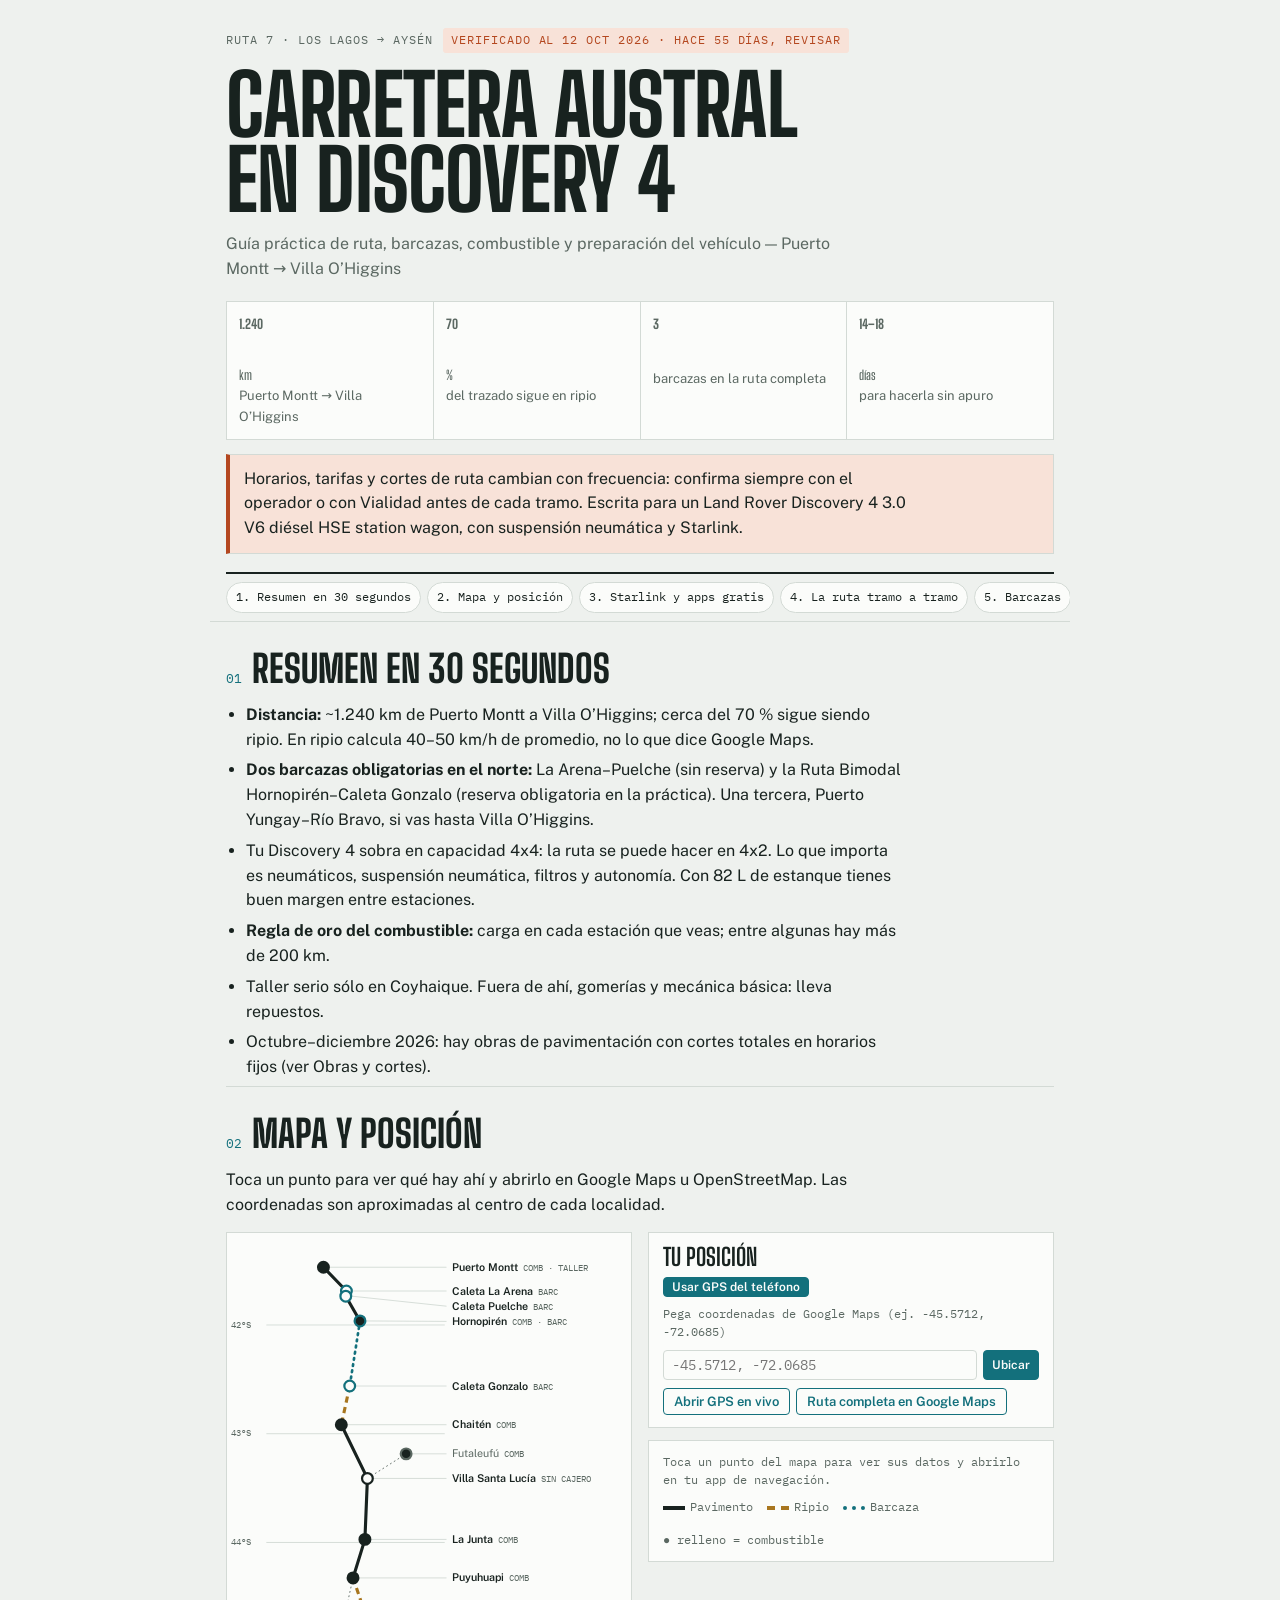
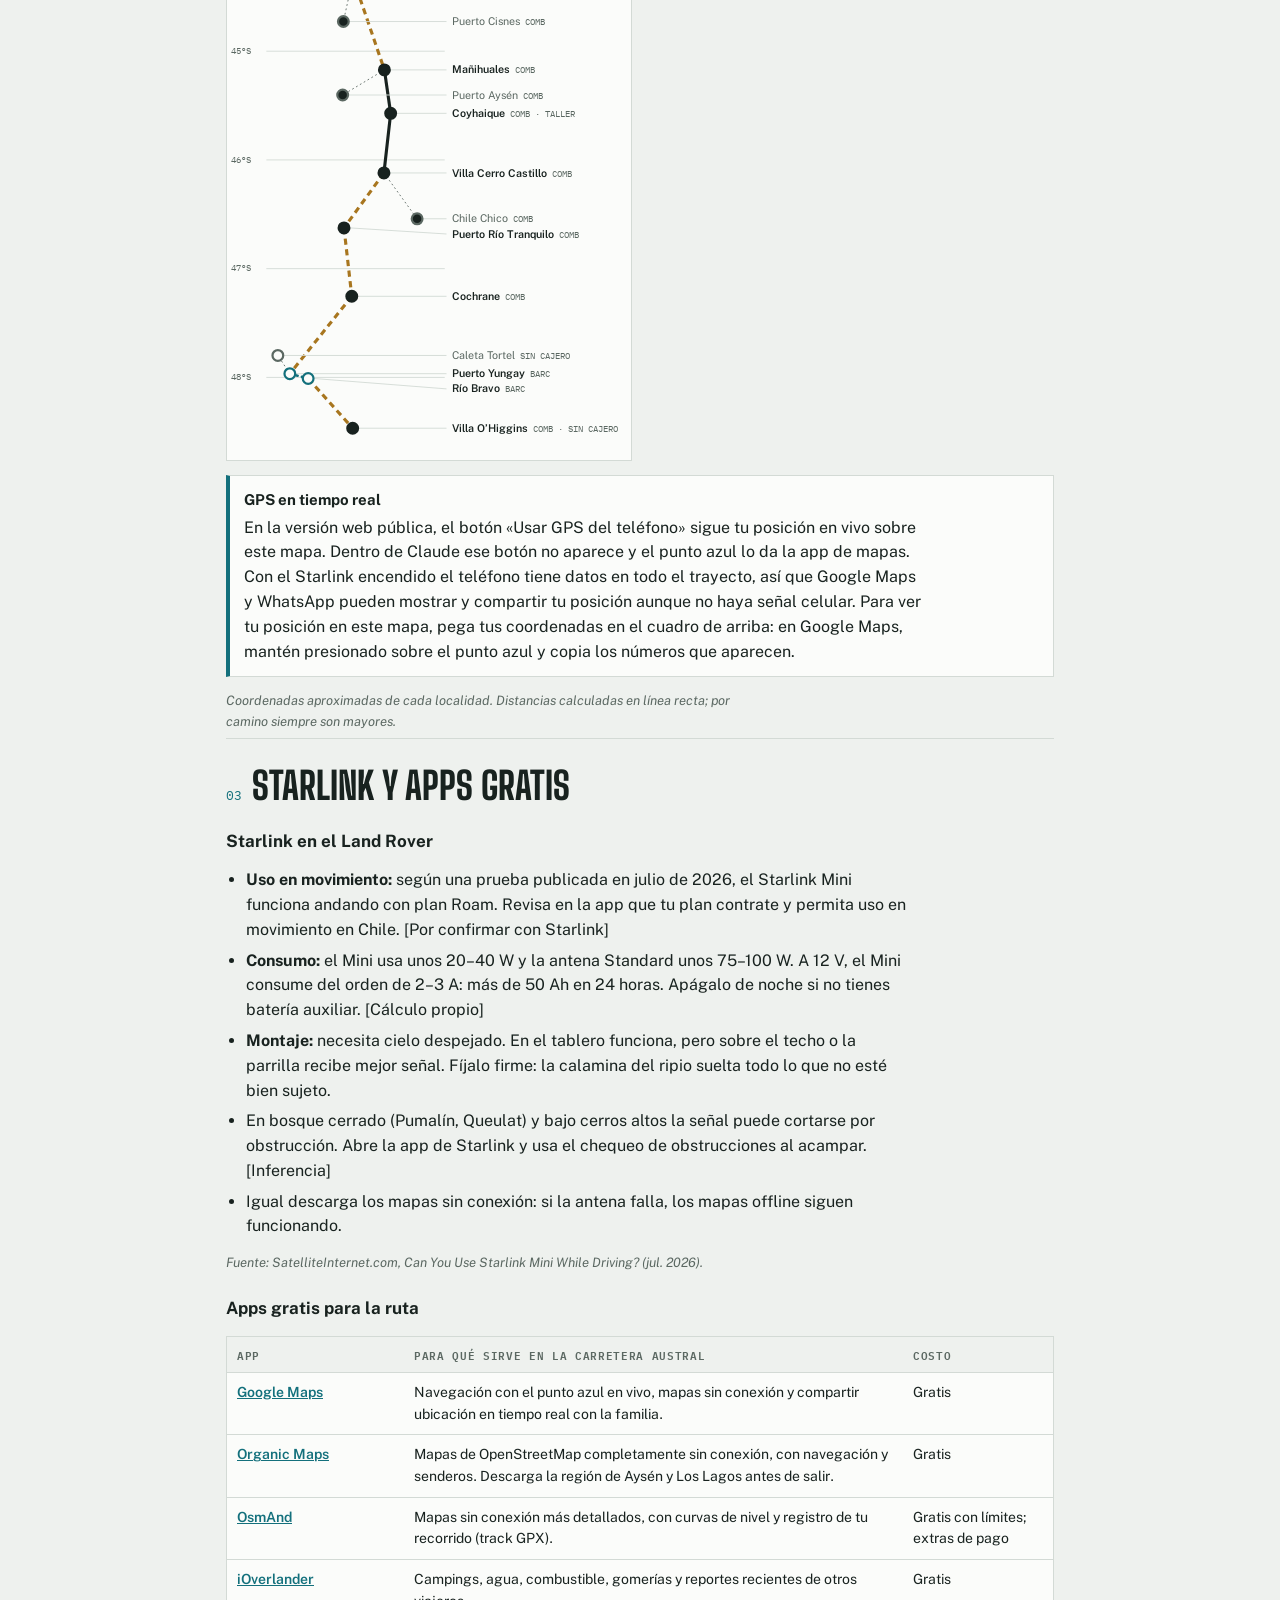
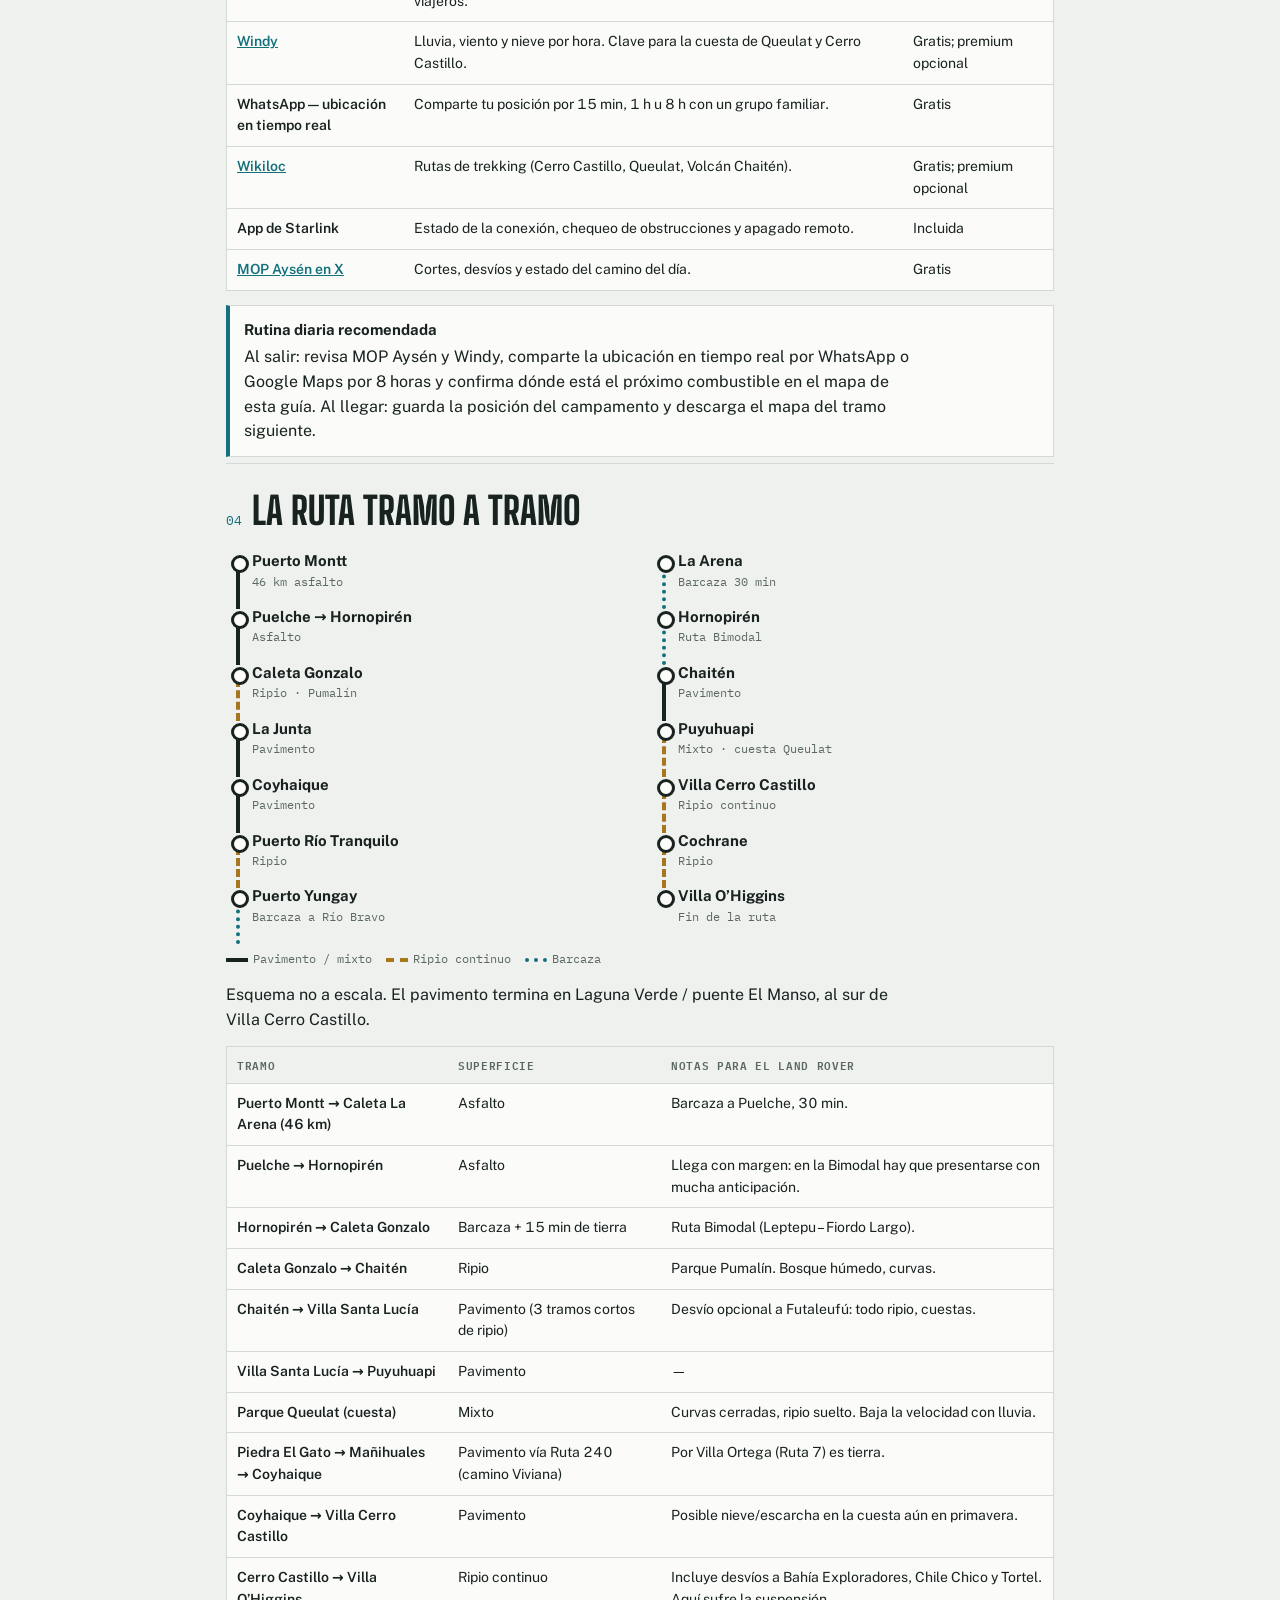
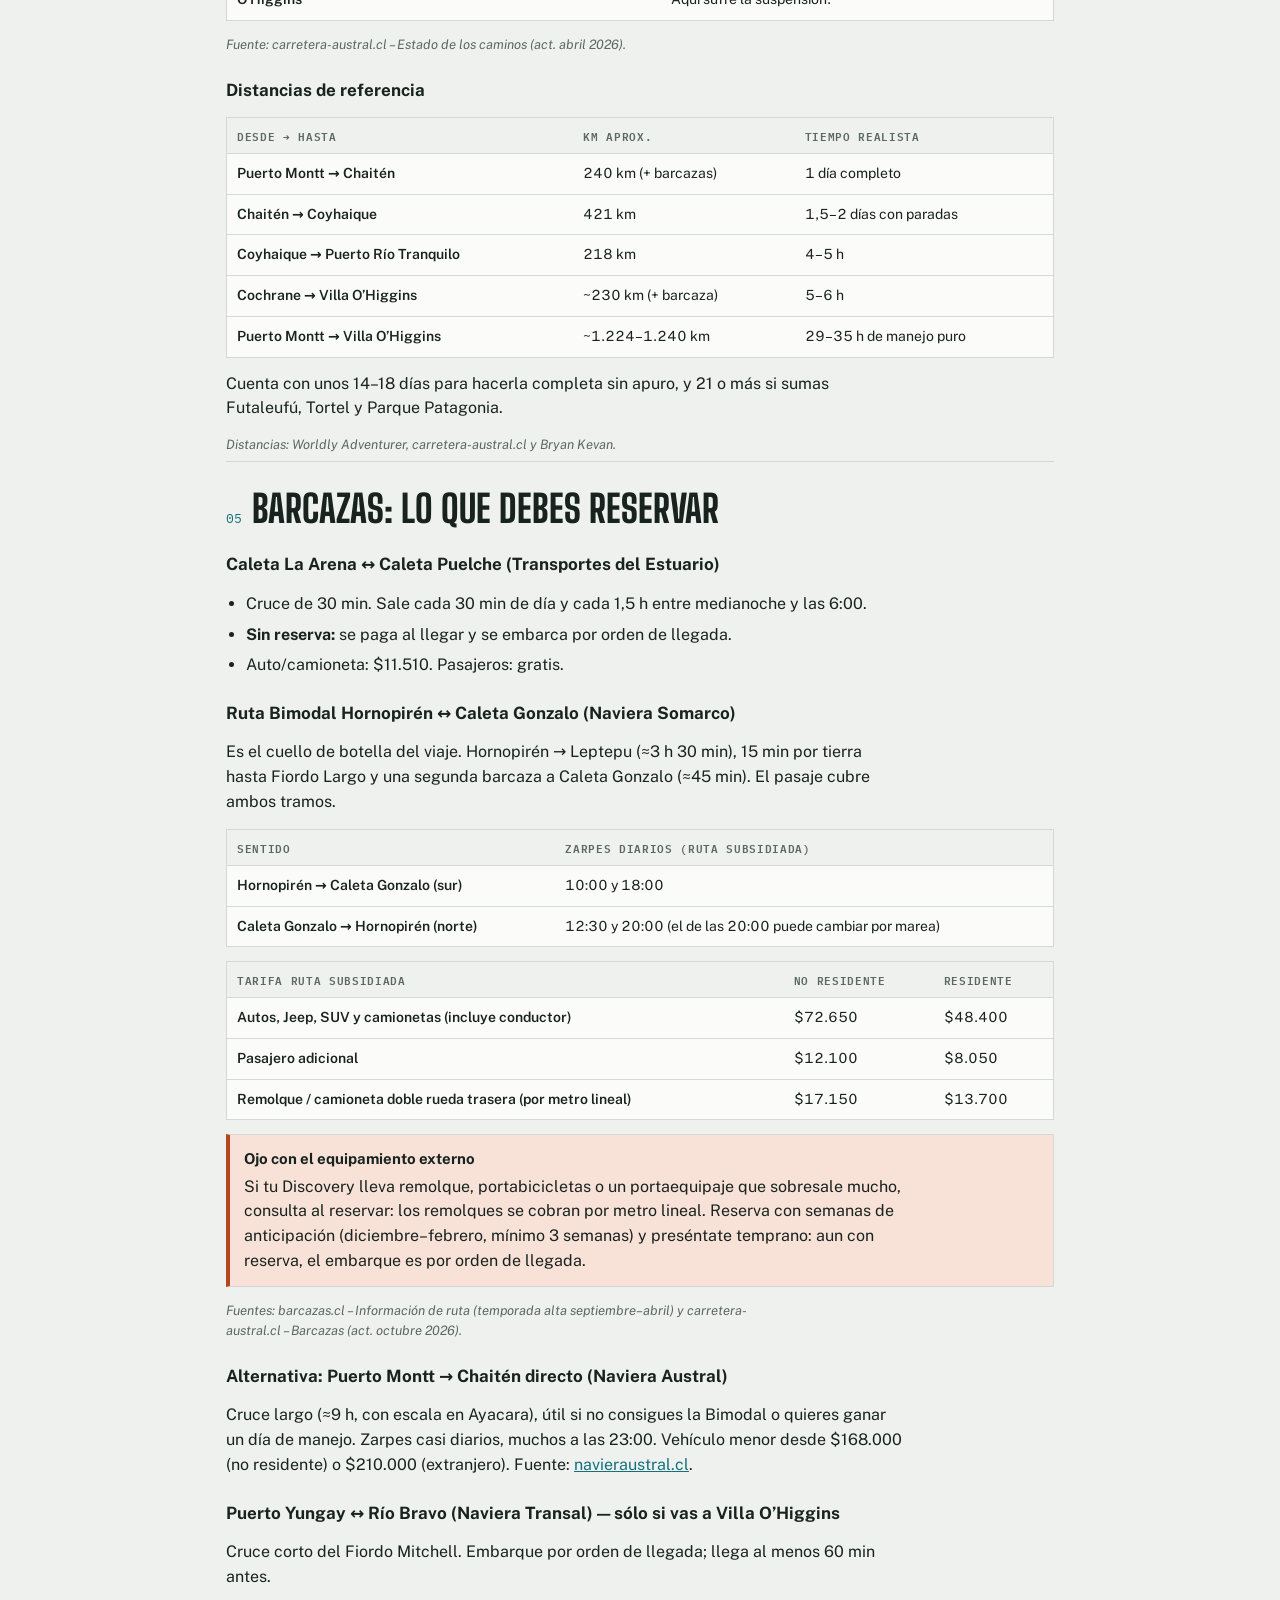
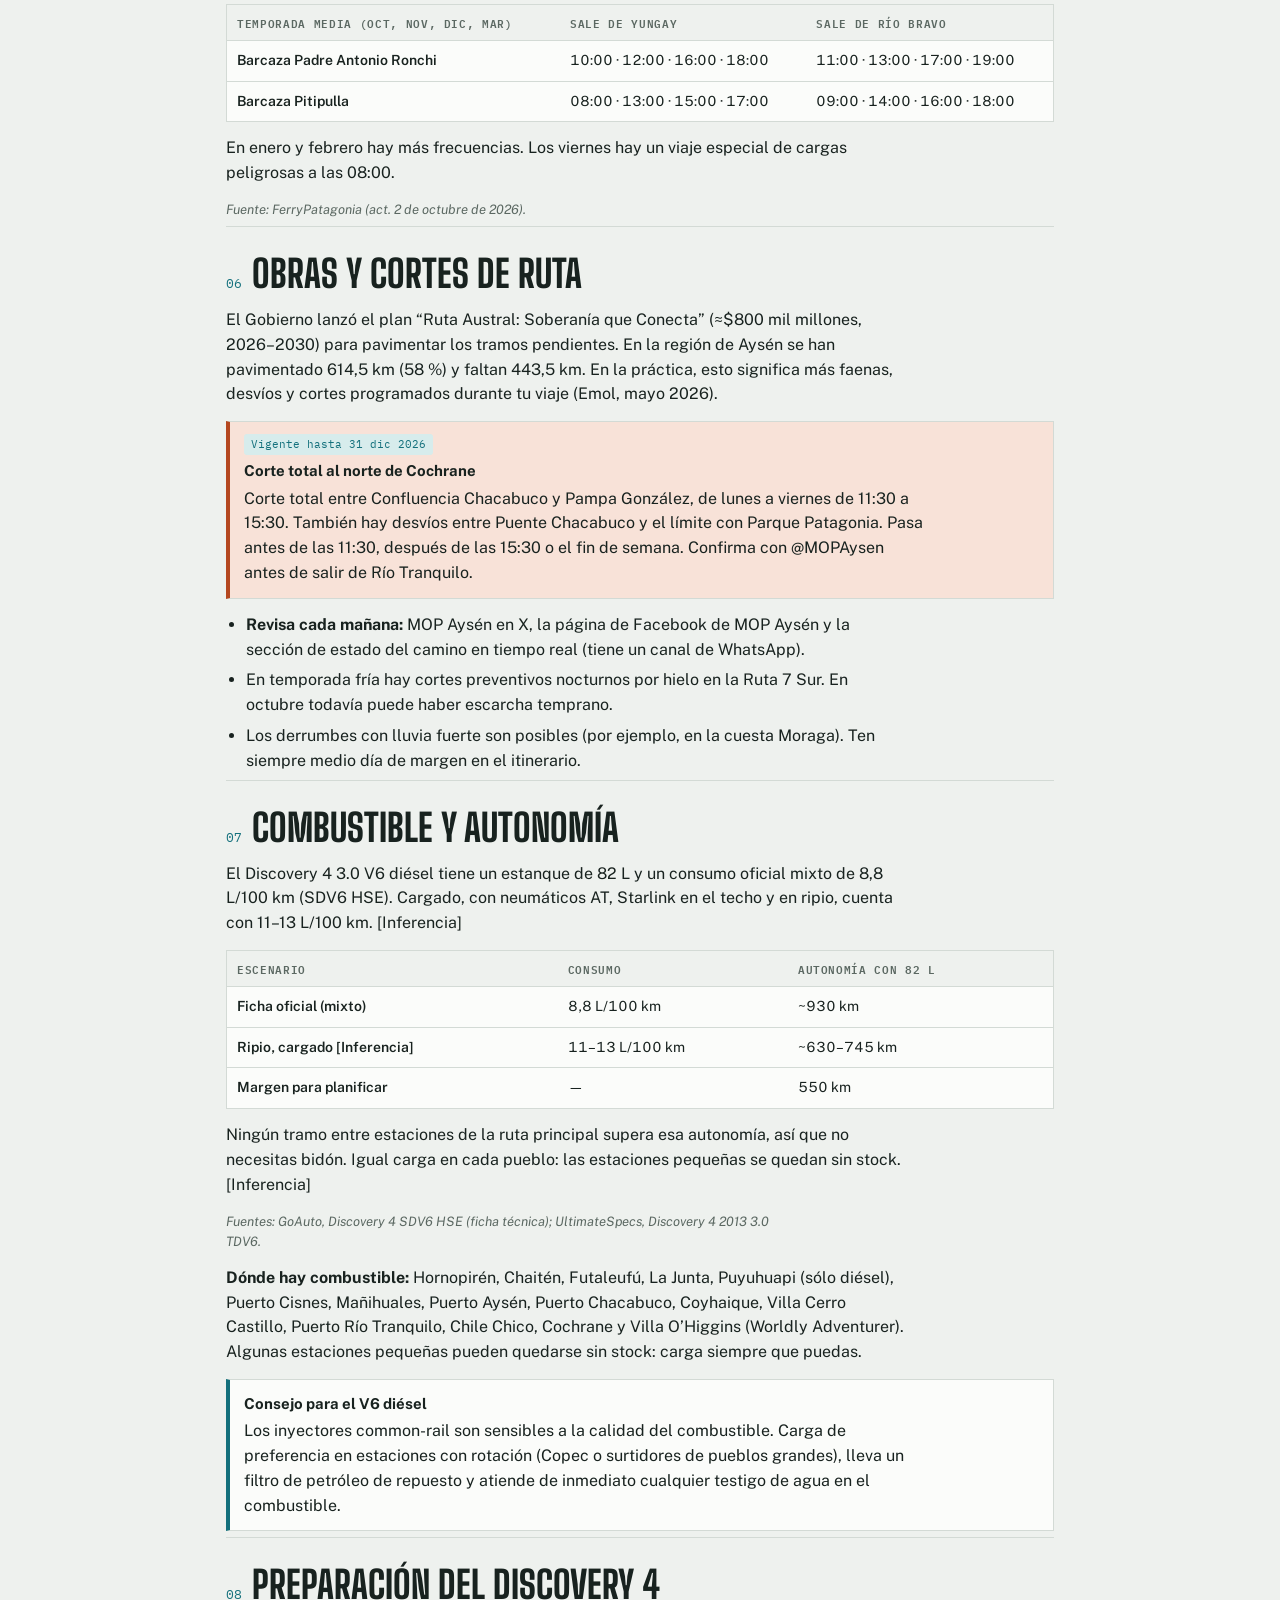
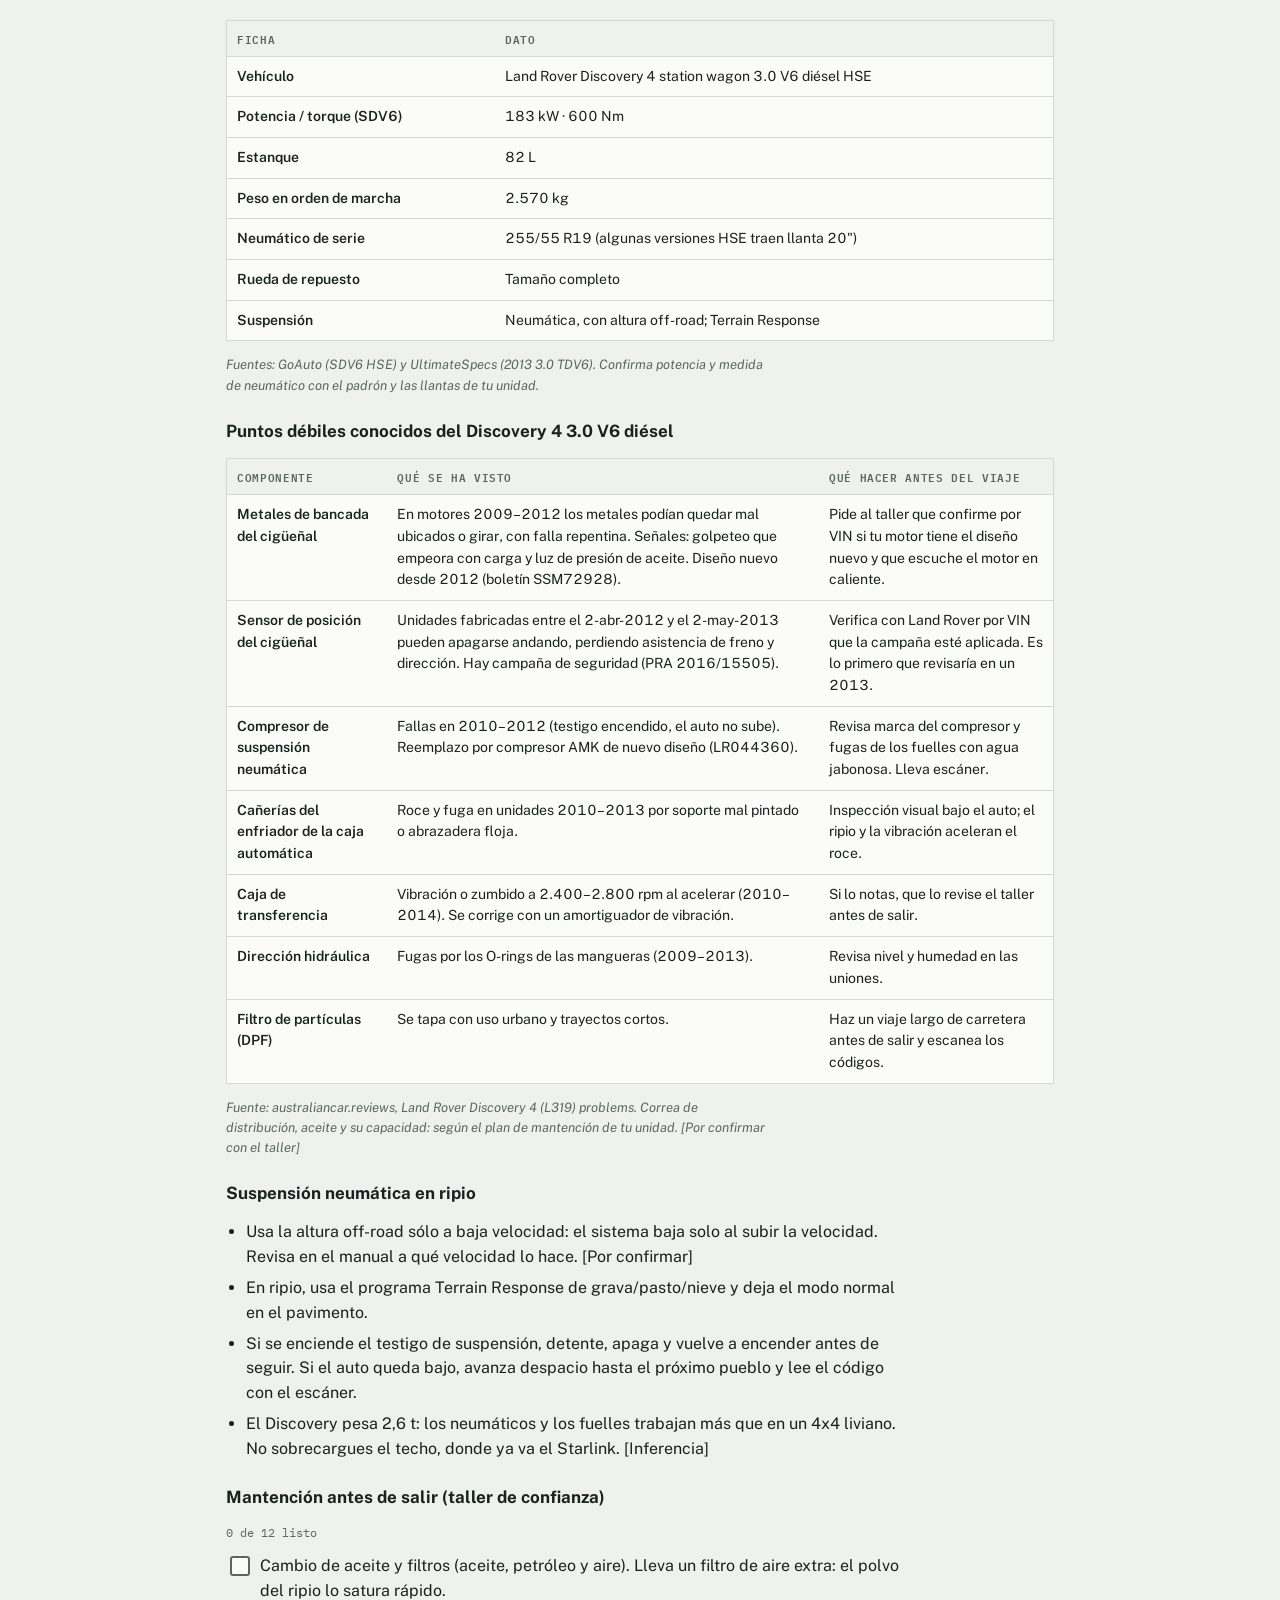
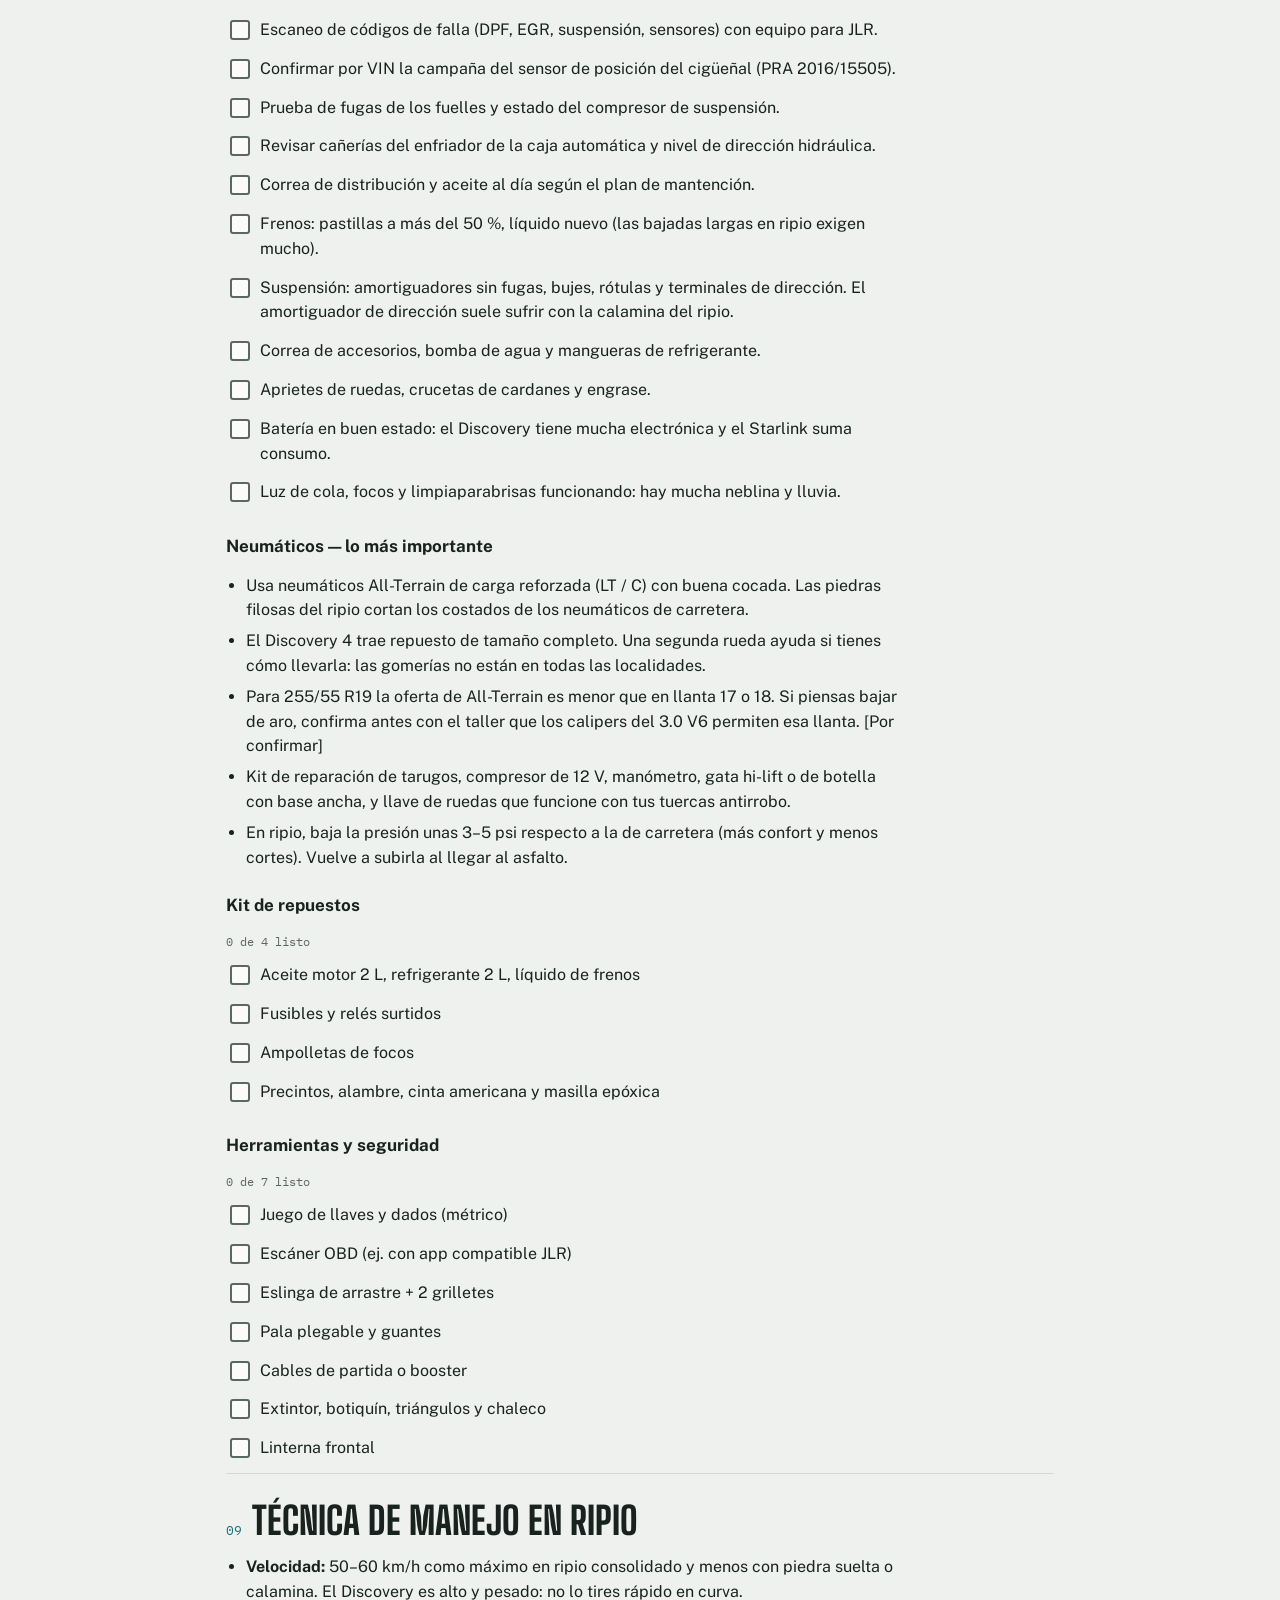
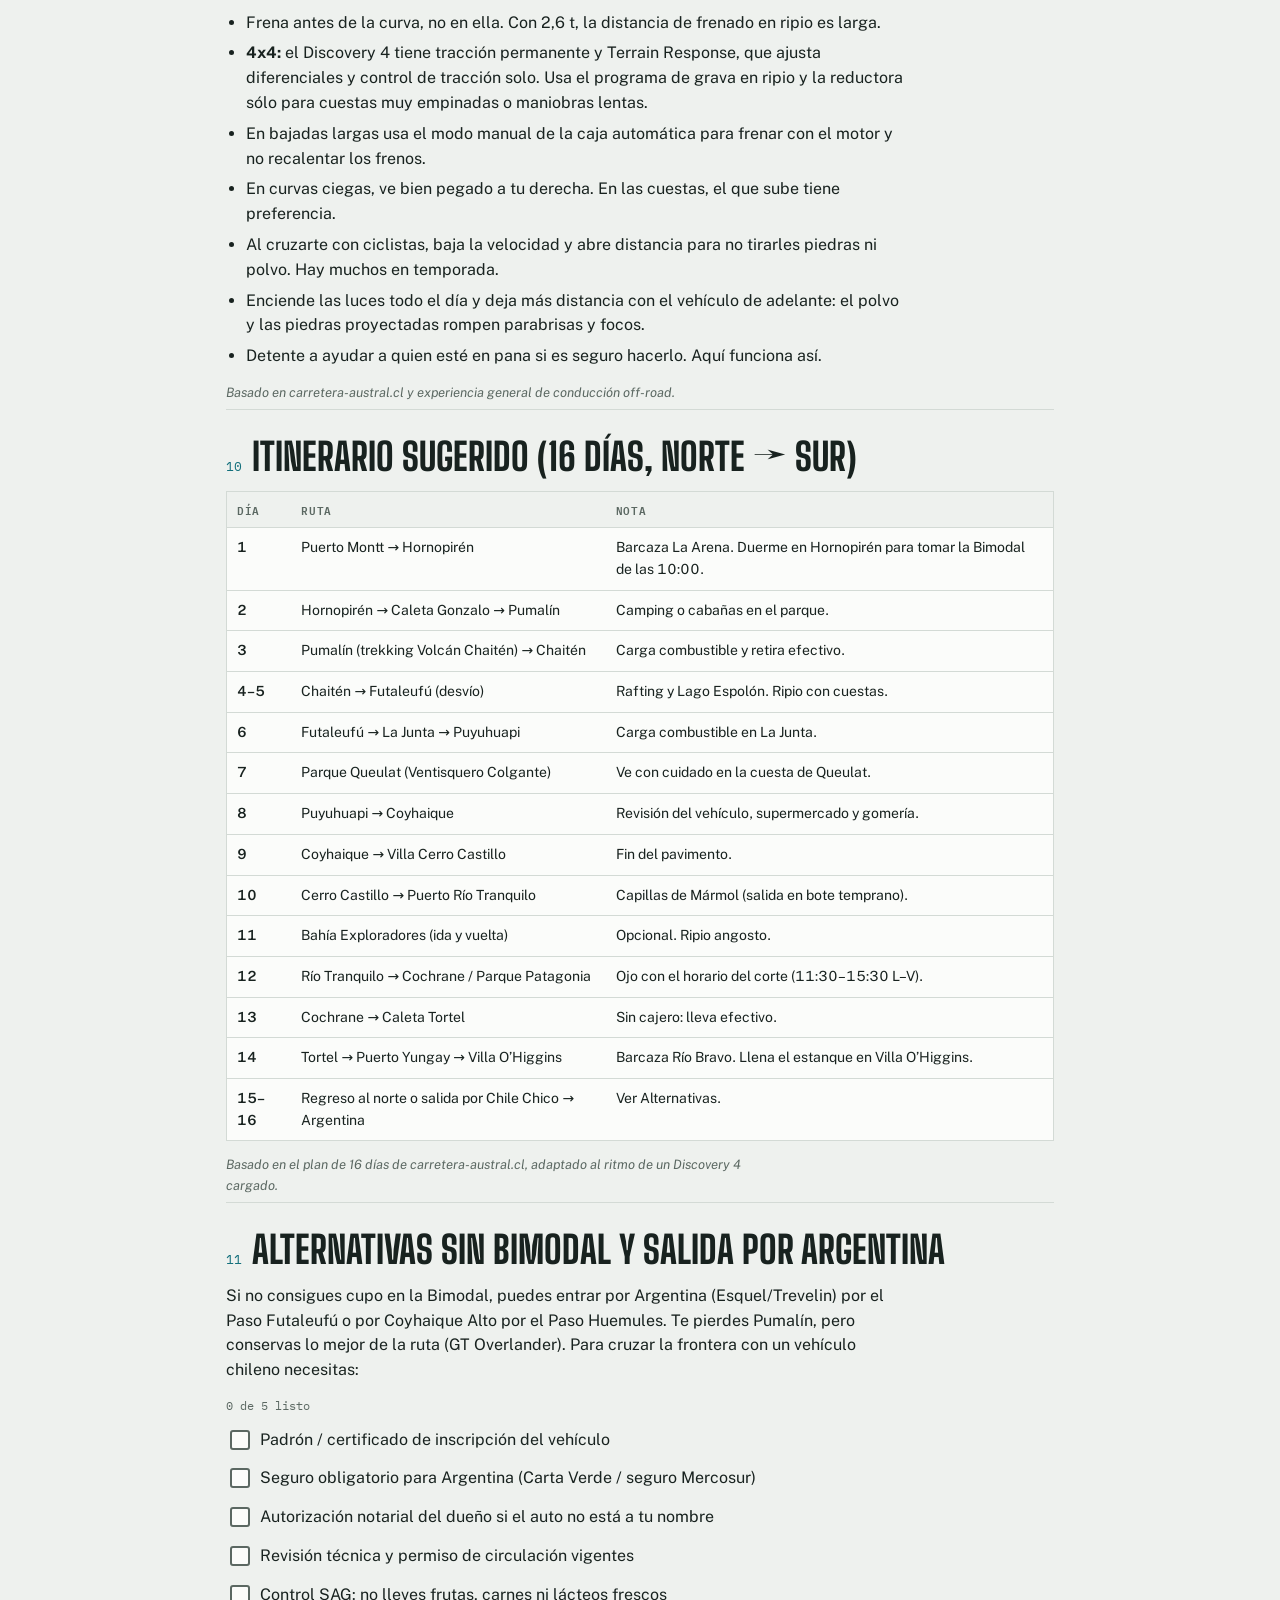
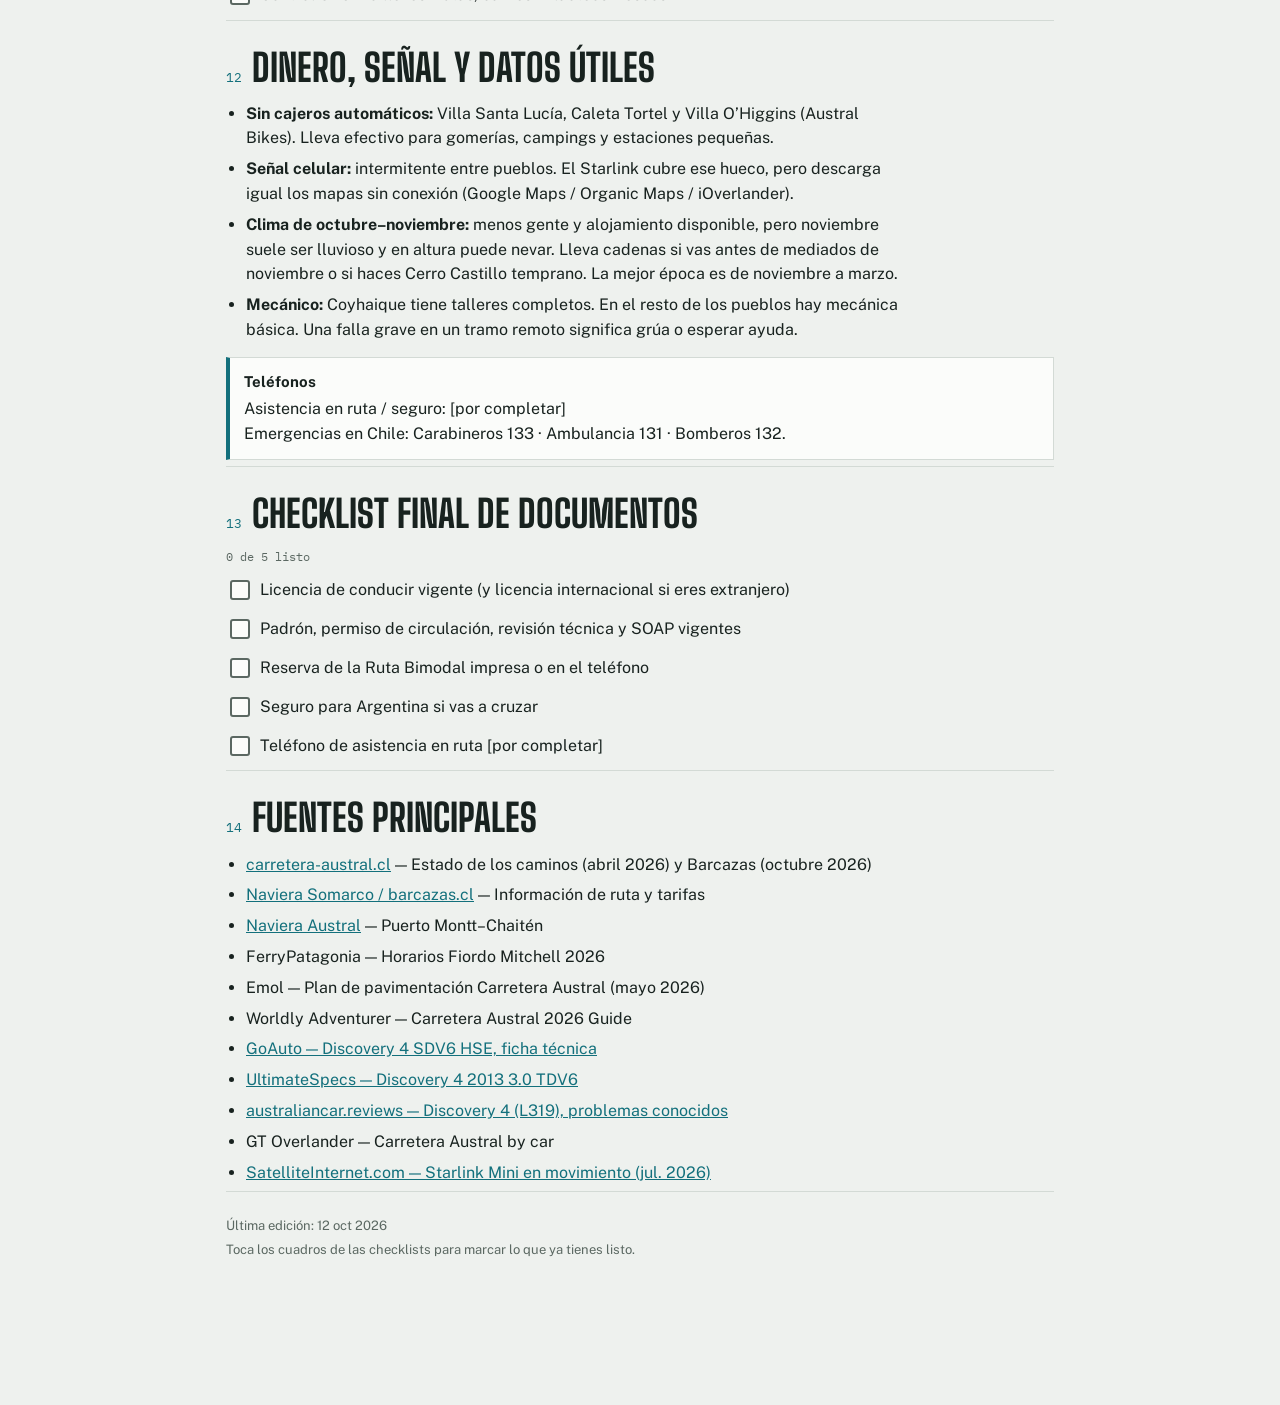
==== carretera-austral/index.html @ f5ff82d7 "Publicar guía Carretera Austral (Discovery 4) con mapa y GPS Co-Authored-By: Claude Opus 5.5 <norepl" ====
<!doctype html>
<html lang="es">
<head>
<meta charset="utf-8">
<meta name="viewport" content="width=device-width,initial-scale=1,viewport-fit=cover">
<meta name="description" content="Guía Carretera Austral en Land Rover Discovery 4: mapa con GPS, barcazas, cortes, combustible, Starlink y checklists.">
<title>Carretera Austral en Land Rover</title>
<link rel="stylesheet" href="https://fonts.googleapis.com/css2?family=Big+Shoulders+Display:wght@600;800&family=Public+Sans:ital,wght@0,400;0,600;0,700;1,400&family=IBM+Plex+Mono:wght@400;600&display=swap">
<style>:root{color-scheme:light;padding-top:env(safe-area-inset-top,0px);padding-bottom:env(safe-area-inset-bottom,0px)}body{margin:0}img{max-width:100%}[hidden]{display:none!important}</style>
</head>
<body>
<style id="app-css">
/* Layout: guía de ruta tipo "hoja de camino" — portada con cifras, índice fijo, secciones apiladas; mapa de tramos vertical */
:root{
  --bg:#eef1ee; --paper:#fbfcfa; --ink:#18221f; --muted:#5b6862; --line:#d3dad5;
  --lagoon:#13707c; --lagoon-soft:#d7ecec; --gravel:#a8761f; --gravel-soft:#f3e7cf;
  --warn:#b4471f; --warn-soft:#f8e2d8; --ok:#2f7a45; --ok-soft:#dcefe1;
  --f-display:"Big Shoulders Display","Arial Narrow",Impact,sans-serif;
  --f-body:"Public Sans",system-ui,-apple-system,"Segoe UI",sans-serif;
  --f-mono:"IBM Plex Mono",ui-monospace,Menlo,Consolas,monospace;
}
@media (prefers-color-scheme: dark){:root:not([data-theme="light"]){
  --bg:#0f1517; --paper:#162024; --ink:#e4ebe7; --muted:#97a69f; --line:#2b383b;
  --lagoon:#4cc0c9; --lagoon-soft:#16363a; --gravel:#d9a54a; --gravel-soft:#3a2f1b;
  --warn:#ef8a63; --warn-soft:#3d231a; --ok:#6cc487; --ok-soft:#1b3423; color-scheme:dark}}
:root[data-theme="dark"]{
  --bg:#0f1517; --paper:#162024; --ink:#e4ebe7; --muted:#97a69f; --line:#2b383b;
  --lagoon:#4cc0c9; --lagoon-soft:#16363a; --gravel:#d9a54a; --gravel-soft:#3a2f1b;
  --warn:#ef8a63; --warn-soft:#3d231a; --ok:#6cc487; --ok-soft:#1b3423; color-scheme:dark}
body{background:var(--bg);color:var(--ink);font-family:var(--f-body);font-size:16px;line-height:1.55}
*{box-sizing:border-box}
a{color:var(--lagoon)}
.wrap{max-width:860px;margin:0 auto;padding-inline:16px;padding-block:20px 120px}
header.hero{display:grid;gap:14px;padding-block:8px 18px;border-bottom:2px solid var(--ink)}
.eyebrow{font-family:var(--f-mono);font-size:12px;letter-spacing:.08em;text-transform:uppercase;color:var(--muted);display:flex;gap:10px;flex-wrap:wrap;align-items:center}
h1{font-family:var(--f-display);font-weight:800;font-size:clamp(44px,11vw,84px);line-height:.9;margin:0;letter-spacing:-.01em;text-transform:uppercase;text-wrap:balance}
.sub{color:var(--muted);margin:0;max-width:62ch}
.stats{display:grid;grid-template-columns:repeat(4,minmax(0,1fr));gap:1px;background:var(--line);border:1px solid var(--line);margin-top:6px}
.stat{background:var(--paper);padding:12px;min-width:0}
.stat b{font-family:var(--f-display);font-size:34px;line-height:1;font-weight:800;display:block;font-variant-numeric:tabular-nums}
.stat b small{font-size:16px;margin-left:3px;color:var(--muted);font-weight:600}
.stat span{font-size:13px;color:var(--muted);display:block;margin-top:4px}
@media (max-width:560px){.stats{grid-template-columns:repeat(2,minmax(0,1fr))}}
.verif{font-family:var(--f-mono);font-size:12px;padding:3px 8px;border-radius:3px;background:var(--ok-soft);color:var(--ok)}
.verif.old{background:var(--warn-soft);color:var(--warn)}
nav.toc{position:sticky;top:env(safe-area-inset-top,0px);z-index:5;background:var(--bg);border-bottom:1px solid var(--line);margin-inline:-16px;padding:8px 16px;display:flex;gap:6px;overflow-x:auto;scrollbar-width:none}
nav.toc a{flex:none;font-family:var(--f-mono);font-size:12px;text-decoration:none;color:var(--ink);border:1px solid var(--line);background:var(--paper);padding:5px 9px;border-radius:999px;white-space:nowrap}
nav.toc a:hover,nav.toc a:focus-visible{border-color:var(--lagoon);color:var(--lagoon);outline:none}
section.sec{padding-block:28px 6px;border-bottom:1px solid var(--line);scroll-margin-top:56px;display:grid;gap:14px}
.sec-head{display:flex;gap:10px;align-items:baseline}
.sec-num{font-family:var(--f-mono);font-size:13px;color:var(--lagoon);flex:none}
h2{font-family:var(--f-display);font-weight:800;font-size:clamp(28px,6vw,38px);line-height:1;margin:0;text-transform:uppercase;text-wrap:balance;flex:1;min-width:0}
h3{font-family:var(--f-body);font-size:17px;font-weight:700;margin:8px 0 0}
p{margin:0;max-width:68ch}
p.src{font-size:13px;color:var(--muted);font-style:italic}
ul.lst{margin:0;padding-left:20px;display:grid;gap:6px;max-width:68ch}
.tbl{overflow-x:auto;border:1px solid var(--line);background:var(--paper)}
table{border-collapse:collapse;width:100%;font-size:14px}
th{font-family:var(--f-mono);font-size:11px;letter-spacing:.06em;text-transform:uppercase;text-align:left;color:var(--muted);font-weight:600;background:var(--bg)}
th,td{padding:9px 10px;border-bottom:1px solid var(--line);vertical-align:top}
tr:last-child td{border-bottom:0}
td:first-child{font-weight:600}
.num{font-variant-numeric:tabular-nums}
.note{border:1px solid var(--line);border-left:4px solid var(--lagoon);background:var(--paper);padding:12px 14px;display:grid;gap:4px}
.note.warn{border-left-color:var(--warn);background:var(--warn-soft)}
.note strong.t{font-size:15px}
.badge{font-family:var(--f-mono);font-size:11px;padding:2px 7px;border-radius:3px;background:var(--lagoon-soft);color:var(--lagoon);justify-self:start}
.badge.exp{background:var(--warn);color:var(--paper)}
.checks{list-style:none;margin:0;padding:0;display:grid;gap:2px;max-width:68ch}
.checks li{display:flex;gap:10px;align-items:flex-start;padding:6px 4px;border-radius:4px}
.checks li:hover{background:var(--paper)}
.box{flex:none;width:20px;height:20px;margin-top:2px;border:2px solid var(--muted);border-radius:3px;background:var(--paper);cursor:pointer;display:grid;place-items:center;padding:0;color:var(--paper)}
.box[aria-checked="true"]{background:var(--ok);border-color:var(--ok)}
.box:focus-visible{outline:2px solid var(--lagoon);outline-offset:2px}
.checks li.done>.txt{color:var(--muted);text-decoration:line-through}
.prog{font-family:var(--f-mono);font-size:12px;color:var(--muted)}
/* mapa de tramos */
.route{list-style:none;margin:0;padding:4px 0;display:grid;grid-template-columns:repeat(2,minmax(0,1fr));column-gap:24px}
@media (max-width:560px){.route{grid-template-columns:1fr}}
.route li{position:relative;padding:0 0 14px 26px;min-width:0}
.route li::before{content:"";position:absolute;left:5px;top:6px;width:12px;height:12px;border-radius:50%;background:var(--paper);border:3px solid var(--ink);z-index:1}
.route li::after{content:"";position:absolute;left:10px;top:18px;bottom:-4px;border-left:4px solid var(--ink)}
.route li.k-gravel::after{border-left-style:dashed;border-left-color:var(--gravel)}
.route li.k-ferry::after{border-left:4px dotted var(--lagoon)}
.route li.k-end::after{display:none}
.route .stop{font-weight:700;font-size:15px}
.route .seg{font-size:12px;color:var(--muted);font-family:var(--f-mono)}
.legend{display:flex;flex-wrap:wrap;gap:14px;font-size:12px;color:var(--muted);font-family:var(--f-mono)}
.legend i{display:inline-block;width:22px;vertical-align:middle;margin-right:5px;border-top:4px solid var(--ink)}
.legend i.g{border-top:4px dashed var(--gravel)} .legend i.f{border-top:4px dotted var(--lagoon)}
footer.foot{padding-block:24px;font-size:13px;color:var(--muted);display:grid;gap:4px}
/* edición */
.tools{display:flex;gap:6px;flex-wrap:wrap}
button.btn{font:600 13px var(--f-body);border:1px solid var(--line);background:var(--paper);color:var(--ink);padding:6px 11px;border-radius:4px;cursor:pointer}
button.btn:hover{border-color:var(--ink)}
button.btn:focus-visible{outline:2px solid var(--lagoon);outline-offset:1px}
button.btn.pri{background:var(--lagoon);border-color:var(--lagoon);color:var(--paper)}
button.btn.danger{color:var(--warn)}
button.btn.sm{padding:2px 8px;font-size:12px}
.edit [data-k]{outline:1px dashed var(--line);outline-offset:2px;border-radius:2px;min-width:2ch;display:inline-block}
.edit [data-k]:focus{outline:2px solid var(--lagoon);background:var(--paper)}
.edit p[data-k],.edit h3[data-k],.edit .note [data-k]{display:block}
.blk{position:relative;display:grid;gap:6px}
.edit .blk{border:1px dashed var(--line);padding:8px;border-radius:4px}
.blk-tools{display:flex;gap:4px;flex-wrap:wrap;align-items:center;font-family:var(--f-mono);font-size:11px;color:var(--muted)}
.blk-tools .lbl{margin-right:auto;text-transform:uppercase;letter-spacing:.06em}
.addrow{display:flex;gap:6px;flex-wrap:wrap;align-items:center}
select.sel,input.inp{font:14px var(--f-body);padding:5px 8px;border:1px solid var(--line);border-radius:4px;background:var(--paper);color:var(--ink)}
.savebar{position:fixed;left:0;right:0;bottom:0;z-index:20;background:var(--ink);color:var(--bg);padding:10px 16px calc(10px + env(safe-area-inset-bottom,0px));display:flex;gap:10px;align-items:center;justify-content:center;flex-wrap:wrap;font-size:14px}
.savebar button.btn{background:var(--bg);color:var(--ink);border-color:var(--bg)}
.savebar button.btn.pri{background:var(--lagoon);color:var(--paper);border-color:var(--lagoon)}
.msg{font-size:13px}
.x{border:0;background:none;color:var(--muted);cursor:pointer;font-size:16px;line-height:1;padding:0 4px}
.x:hover{color:var(--warn)}
/* mapa geográfico */
.mapbox{display:grid;grid-template-columns:minmax(0,1fr) minmax(0,1fr);gap:16px;align-items:start}
@media (max-width:700px){.mapbox{grid-template-columns:1fr}}
.mapsvg{background:var(--paper);border:1px solid var(--line);min-width:0}
.mapsvg svg{display:block;width:100%;height:auto}
.mapsvg .grid{stroke:var(--line);stroke-width:1}
.mapsvg .glbl{fill:var(--muted);font:10px var(--f-mono)}
.mapsvg .seg-pave{stroke:var(--ink);stroke-width:3.5;fill:none;stroke-linecap:round}
.mapsvg .seg-gravel{stroke:var(--gravel);stroke-width:3.5;fill:none;stroke-dasharray:7 5}
.mapsvg .seg-ferry{stroke:var(--lagoon);stroke-width:3;fill:none;stroke-dasharray:2 5;stroke-linecap:round}
.mapsvg .side{stroke:var(--muted);stroke-width:1;fill:none;stroke-dasharray:2 3}
.mapsvg .lead{stroke:var(--line);stroke-width:1;fill:none}
.mapsvg .pt{cursor:pointer}
.mapsvg .pt circle{fill:var(--paper);stroke:var(--ink);stroke-width:2.5}
.mapsvg .pt.fuel circle{fill:var(--ink)}
.mapsvg .pt.ferry circle{stroke:var(--lagoon)}
.mapsvg .pt.off circle{stroke:var(--muted)}
.mapsvg .pt text{fill:var(--ink);font:600 12px var(--f-body)}
.mapsvg .pt.off text{fill:var(--muted);font-weight:400}
.mapsvg .pt text tspan.tg{fill:var(--muted);font:10px var(--f-mono)}
.mapsvg .pt.sel circle{stroke:var(--warn);stroke-width:4}
.mapsvg .pt.sel text{fill:var(--warn)}
.mapsvg .pt:focus-visible{outline:none}.mapsvg .pt:focus-visible circle{stroke:var(--lagoon);stroke-width:5}
.mapsvg .me{fill:var(--warn)} .mapsvg .me-ring{fill:none;stroke:var(--warn);stroke-width:2}
@media (prefers-reduced-motion:no-preference){.mapsvg .me-ring{animation:ping 1.8s ease-out infinite;transform-box:fill-box;transform-origin:center}}
@keyframes ping{0%{transform:scale(.6);opacity:1}100%{transform:scale(2.2);opacity:0}}
.side-panel{display:grid;gap:12px;min-width:0}
.card{background:var(--paper);border:1px solid var(--line);padding:12px 14px;display:grid;gap:8px}
.card h4{margin:0;font-family:var(--f-display);font-size:24px;text-transform:uppercase;line-height:1}
.card .coord{font:12px var(--f-mono);color:var(--muted)}
.links{display:flex;gap:6px;flex-wrap:wrap}
.links a{font:600 13px var(--f-body);text-decoration:none;border:1px solid var(--lagoon);color:var(--lagoon);padding:5px 10px;border-radius:4px}
.links a.pri{background:var(--lagoon);color:var(--paper)}
.posrow{display:flex;gap:6px;flex-wrap:wrap}
.posrow input{flex:1 1 180px;min-width:0;font-family:var(--f-mono)}
.kv{display:grid;grid-template-columns:auto minmax(0,1fr);gap:4px 12px;font-size:14px}
.kv dt{color:var(--muted)} .kv dd{margin:0;font-weight:600;font-variant-numeric:tabular-nums}
.err{color:var(--warn);font-size:13px}
@media (prefers-reduced-motion:no-preference){html{scroll-behavior:smooth}}
</style>
<div id="app"></div>
<script type="application/json" id="guide-data">
{"meta":{"titulo":"Carretera Austral en Discovery 4","subtitulo":"Guía práctica de ruta, barcazas, combustible y preparación del vehículo — Puerto Montt → Villa O’Higgins","verificado":"2026-10-12","editado":"2026-10-12","aviso":"Horarios, tarifas y cortes de ruta cambian con frecuencia: confirma siempre con el operador o con Vialidad antes de cada tramo. Escrita para un Land Rover Discovery 4 3.0 V6 diésel HSE station wagon, con suspensión neumática y Starlink.","stats":[{"v":"1.240","u":"km","l":"Puerto Montt → Villa O’Higgins"},{"v":"70","u":"%","l":"del trazado sigue en ripio"},{"v":"3","u":"","l":"barcazas en la ruta completa"},{"v":"14–18","u":"días","l":"para hacerla sin apuro"}]},
"secciones":[
{"id":"resumen","t":"Resumen en 30 segundos","b":[{"type":"list","items":["**Distancia:** ~1.240 km de Puerto Montt a Villa O’Higgins; cerca del 70 % sigue siendo ripio. En ripio calcula 40–50 km/h de promedio, no lo que dice Google Maps.","**Dos barcazas obligatorias en el norte:** La Arena–Puelche (sin reserva) y la Ruta Bimodal Hornopirén–Caleta Gonzalo (reserva obligatoria en la práctica). Una tercera, Puerto Yungay–Río Bravo, si vas hasta Villa O’Higgins.","Tu Discovery 4 sobra en capacidad 4x4: la ruta se puede hacer en 4x2. Lo que importa es neumáticos, suspensión neumática, filtros y autonomía. Con 82 L de estanque tienes buen margen entre estaciones.","**Regla de oro del combustible:** carga en cada estación que veas; entre algunas hay más de 200 km.","Taller serio sólo en Coyhaique. Fuera de ahí, gomerías y mecánica básica: lleva repuestos.","Octubre–diciembre 2026: hay obras de pavimentación con cortes totales en horarios fijos (ver Obras y cortes)."]}]},
{"id":"mapa","t":"Mapa y posición","b":[{"type":"p","text":"Toca un punto para ver qué hay ahí y abrirlo en Google Maps u OpenStreetMap. Las coordenadas son aproximadas al centro de cada localidad."},{"type":"map","pts":[{"n":"Puerto Montt","lat":"-41.469","lon":"-72.942","k":"pave","ruta":"si","tags":"combustible, taller"},{"n":"Caleta La Arena","lat":"-41.687","lon":"-72.643","k":"ferry","ruta":"si","tags":"barcaza"},{"n":"Caleta Puelche","lat":"-41.735","lon":"-72.651","k":"pave","ruta":"si","tags":"barcaza"},{"n":"Hornopirén","lat":"-41.963","lon":"-72.466","k":"ferry","ruta":"si","tags":"combustible, barcaza"},{"n":"Caleta Gonzalo","lat":"-42.561","lon":"-72.600","k":"gravel","ruta":"si","tags":"barcaza"},{"n":"Chaitén","lat":"-42.917","lon":"-72.709","k":"pave","ruta":"si","tags":"combustible"},{"n":"Villa Santa Lucía","lat":"-43.411","lon":"-72.370","k":"pave","ruta":"si","tags":"sin cajero"},{"n":"La Junta","lat":"-43.972","lon":"-72.403","k":"pave","ruta":"si","tags":"combustible"},{"n":"Puyuhuapi","lat":"-44.326","lon":"-72.557","k":"gravel","ruta":"si","tags":"combustible (sólo diésel)"},{"n":"Mañihuales","lat":"-45.172","lon":"-72.149","k":"pave","ruta":"si","tags":"combustible"},{"n":"Coyhaique","lat":"-45.571","lon":"-72.068","k":"pave","ruta":"si","tags":"combustible, taller"},{"n":"Villa Cerro Castillo","lat":"-46.120","lon":"-72.155","k":"gravel","ruta":"si","tags":"combustible"},{"n":"Puerto Río Tranquilo","lat":"-46.625","lon":"-72.674","k":"gravel","ruta":"si","tags":"combustible"},{"n":"Cochrane","lat":"-47.254","lon":"-72.573","k":"gravel","ruta":"si","tags":"combustible"},{"n":"Puerto Yungay","lat":"-47.966","lon":"-73.379","k":"ferry","ruta":"si","tags":"barcaza"},{"n":"Río Bravo","lat":"-48.010","lon":"-73.140","k":"gravel","ruta":"si","tags":"barcaza"},{"n":"Villa O’Higgins","lat":"-48.467","lon":"-72.562","k":"end","ruta":"si","tags":"combustible, sin cajero"},{"n":"Futaleufú","lat":"-43.185","lon":"-71.867","k":"end","ruta":"no","tags":"combustible"},{"n":"Puerto Cisnes","lat":"-44.727","lon":"-72.683","k":"end","ruta":"no","tags":"combustible"},{"n":"Puerto Aysén","lat":"-45.403","lon":"-72.692","k":"end","ruta":"no","tags":"combustible"},{"n":"Chile Chico","lat":"-46.541","lon":"-71.724","k":"end","ruta":"no","tags":"combustible"},{"n":"Caleta Tortel","lat":"-47.798","lon":"-73.534","k":"end","ruta":"no","tags":"sin cajero"}]},{"type":"note","tone":"info","title":"GPS en tiempo real","text":"En la versión web pública, el botón «Usar GPS del teléfono» sigue tu posición en vivo sobre este mapa. Dentro de Claude ese botón no aparece y el punto azul lo da la app de mapas. Con el Starlink encendido el teléfono tiene datos en todo el trayecto, así que Google Maps y WhatsApp pueden mostrar y compartir tu posición aunque no haya señal celular. Para ver tu posición en este mapa, pega tus coordenadas en el cuadro de arriba: en Google Maps, mantén presionado sobre el punto azul y copia los números que aparecen.","hasta":""},{"type":"src","text":"Coordenadas aproximadas de cada localidad. Distancias calculadas en línea recta; por camino siempre son mayores."}]},
{"id":"conectividad","t":"Starlink y apps gratis","b":[{"type":"h","text":"Starlink en el Land Rover"},{"type":"list","items":["**Uso en movimiento:** según una prueba publicada en julio de 2026, el Starlink Mini funciona andando con plan Roam. Revisa en la app que tu plan contrate y permita uso en movimiento en Chile. [Por confirmar con Starlink]","**Consumo:** el Mini usa unos 20–40 W y la antena Standard unos 75–100 W. A 12 V, el Mini consume del orden de 2–3 A: más de 50 Ah en 24 horas. Apágalo de noche si no tienes batería auxiliar. [Cálculo propio]","**Montaje:** necesita cielo despejado. En el tablero funciona, pero sobre el techo o la parrilla recibe mejor señal. Fíjalo firme: la calamina del ripio suelta todo lo que no esté bien sujeto.","En bosque cerrado (Pumalín, Queulat) y bajo cerros altos la señal puede cortarse por obstrucción. Abre la app de Starlink y usa el chequeo de obstrucciones al acampar. [Inferencia]","Igual descarga los mapas sin conexión: si la antena falla, los mapas offline siguen funcionando."]},{"type":"src","text":"Fuente: SatelliteInternet.com, Can You Use Starlink Mini While Driving? (jul. 2026)."},{"type":"h","text":"Apps gratis para la ruta"},{"type":"table","cols":["App","Para qué sirve en la Carretera Austral","Costo"],"rows":[["[Google Maps](https://maps.google.com)","Navegación con el punto azul en vivo, mapas sin conexión y compartir ubicación en tiempo real con la familia.","Gratis"],["[Organic Maps](https://organicmaps.app)","Mapas de OpenStreetMap completamente sin conexión, con navegación y senderos. Descarga la región de Aysén y Los Lagos antes de salir.","Gratis"],["[OsmAnd](https://osmand.net)","Mapas sin conexión más detallados, con curvas de nivel y registro de tu recorrido (track GPX).","Gratis con límites; extras de pago"],["[iOverlander](https://www.ioverlander.com)","Campings, agua, combustible, gomerías y reportes recientes de otros viajeros.","Gratis"],["[Windy](https://www.windy.com)","Lluvia, viento y nieve por hora. Clave para la cuesta de Queulat y Cerro Castillo.","Gratis; premium opcional"],["WhatsApp — ubicación en tiempo real","Comparte tu posición por 15 min, 1 h u 8 h con un grupo familiar.","Gratis"],["[Wikiloc](https://www.wikiloc.com)","Rutas de trekking (Cerro Castillo, Queulat, Volcán Chaitén).","Gratis; premium opcional"],["App de Starlink","Estado de la conexión, chequeo de obstrucciones y apagado remoto.","Incluida"],["[MOP Aysén en X](https://x.com/MOPAysen)","Cortes, desvíos y estado del camino del día.","Gratis"]]},{"type":"note","tone":"info","title":"Rutina diaria recomendada","text":"Al salir: revisa MOP Aysén y Windy, comparte la ubicación en tiempo real por WhatsApp o Google Maps por 8 horas y confirma dónde está el próximo combustible en el mapa de esta guía. Al llegar: guarda la posición del campamento y descarga el mapa del tramo siguiente.","hasta":""}]},
{"id":"ruta","t":"La ruta tramo a tramo","b":[{"type":"route","stops":[{"n":"Puerto Montt","s":"46 km asfalto","k":"pave"},{"n":"La Arena","s":"Barcaza 30 min","k":"ferry"},{"n":"Puelche → Hornopirén","s":"Asfalto","k":"pave"},{"n":"Hornopirén","s":"Ruta Bimodal","k":"ferry"},{"n":"Caleta Gonzalo","s":"Ripio · Pumalín","k":"gravel"},{"n":"Chaitén","s":"Pavimento","k":"pave"},{"n":"La Junta","s":"Pavimento","k":"pave"},{"n":"Puyuhuapi","s":"Mixto · cuesta Queulat","k":"gravel"},{"n":"Coyhaique","s":"Pavimento","k":"pave"},{"n":"Villa Cerro Castillo","s":"Ripio continuo","k":"gravel"},{"n":"Puerto Río Tranquilo","s":"Ripio","k":"gravel"},{"n":"Cochrane","s":"Ripio","k":"gravel"},{"n":"Puerto Yungay","s":"Barcaza a Río Bravo","k":"ferry"},{"n":"Villa O’Higgins","s":"Fin de la ruta","k":"end"}]},{"type":"p","text":"Esquema no a escala. El pavimento termina en Laguna Verde / puente El Manso, al sur de Villa Cerro Castillo."},{"type":"table","cols":["Tramo","Superficie","Notas para el Land Rover"],"rows":[["Puerto Montt → Caleta La Arena (46 km)","Asfalto","Barcaza a Puelche, 30 min."],["Puelche → Hornopirén","Asfalto","Llega con margen: en la Bimodal hay que presentarse con mucha anticipación."],["Hornopirén → Caleta Gonzalo","Barcaza + 15 min de tierra","Ruta Bimodal (Leptepu – Fiordo Largo)."],["Caleta Gonzalo → Chaitén","Ripio","Parque Pumalín. Bosque húmedo, curvas."],["Chaitén → Villa Santa Lucía","Pavimento (3 tramos cortos de ripio)","Desvío opcional a Futaleufú: todo ripio, cuestas."],["Villa Santa Lucía → Puyuhuapi","Pavimento","—"],["Parque Queulat (cuesta)","Mixto","Curvas cerradas, ripio suelto. Baja la velocidad con lluvia."],["Piedra El Gato → Mañihuales → Coyhaique","Pavimento vía Ruta 240 (camino Viviana)","Por Villa Ortega (Ruta 7) es tierra."],["Coyhaique → Villa Cerro Castillo","Pavimento","Posible nieve/escarcha en la cuesta aún en primavera."],["Cerro Castillo → Villa O’Higgins","Ripio continuo","Incluye desvíos a Bahía Exploradores, Chile Chico y Tortel. Aquí sufre la suspensión."]]},{"type":"src","text":"Fuente: carretera-austral.cl – Estado de los caminos (act. abril 2026)."},{"type":"h","text":"Distancias de referencia"},{"type":"table","cols":["Desde → Hasta","Km aprox.","Tiempo realista"],"rows":[["Puerto Montt → Chaitén","240 km (+ barcazas)","1 día completo"],["Chaitén → Coyhaique","421 km","1,5–2 días con paradas"],["Coyhaique → Puerto Río Tranquilo","218 km","4–5 h"],["Cochrane → Villa O’Higgins","~230 km (+ barcaza)","5–6 h"],["Puerto Montt → Villa O’Higgins","~1.224–1.240 km","29–35 h de manejo puro"]]},{"type":"p","text":"Cuenta con unos 14–18 días para hacerla completa sin apuro, y 21 o más si sumas Futaleufú, Tortel y Parque Patagonia."},{"type":"src","text":"Distancias: Worldly Adventurer, carretera-austral.cl y Bryan Kevan."}]},
{"id":"barcazas","t":"Barcazas: lo que debes reservar","b":[{"type":"h","text":"Caleta La Arena ↔ Caleta Puelche (Transportes del Estuario)"},{"type":"list","items":["Cruce de 30 min. Sale cada 30 min de día y cada 1,5 h entre medianoche y las 6:00.","**Sin reserva:** se paga al llegar y se embarca por orden de llegada.","Auto/camioneta: $11.510. Pasajeros: gratis."]},{"type":"h","text":"Ruta Bimodal Hornopirén ↔ Caleta Gonzalo (Naviera Somarco)"},{"type":"p","text":"Es el cuello de botella del viaje. Hornopirén → Leptepu (≈3 h 30 min), 15 min por tierra hasta Fiordo Largo y una segunda barcaza a Caleta Gonzalo (≈45 min). El pasaje cubre ambos tramos."},{"type":"table","cols":["Sentido","Zarpes diarios (ruta subsidiada)"],"rows":[["Hornopirén → Caleta Gonzalo (sur)","10:00 y 18:00"],["Caleta Gonzalo → Hornopirén (norte)","12:30 y 20:00 (el de las 20:00 puede cambiar por marea)"]]},{"type":"table","cols":["Tarifa ruta subsidiada","No residente","Residente"],"rows":[["Autos, Jeep, SUV y camionetas (incluye conductor)","$72.650","$48.400"],["Pasajero adicional","$12.100","$8.050"],["Remolque / camioneta doble rueda trasera (por metro lineal)","$17.150","$13.700"]]},{"type":"note","tone":"warn","title":"Ojo con el equipamiento externo","text":"Si tu Discovery lleva remolque, portabicicletas o un portaequipaje que sobresale mucho, consulta al reservar: los remolques se cobran por metro lineal. Reserva con semanas de anticipación (diciembre–febrero, mínimo 3 semanas) y preséntate temprano: aun con reserva, el embarque es por orden de llegada.","hasta":""},{"type":"src","text":"Fuentes: barcazas.cl – Información de ruta (temporada alta septiembre–abril) y carretera-austral.cl – Barcazas (act. octubre 2026)."},{"type":"h","text":"Alternativa: Puerto Montt → Chaitén directo (Naviera Austral)"},{"type":"p","text":"Cruce largo (≈9 h, con escala en Ayacara), útil si no consigues la Bimodal o quieres ganar un día de manejo. Zarpes casi diarios, muchos a las 23:00. Vehículo menor desde $168.000 (no residente) o $210.000 (extranjero). Fuente: [navieraustral.cl](https://www.navieraustral.cl)."},{"type":"h","text":"Puerto Yungay ↔ Río Bravo (Naviera Transal) — sólo si vas a Villa O’Higgins"},{"type":"p","text":"Cruce corto del Fiordo Mitchell. Embarque por orden de llegada; llega al menos 60 min antes."},{"type":"table","cols":["Temporada media (oct, nov, dic, mar)","Sale de Yungay","Sale de Río Bravo"],"rows":[["Barcaza Padre Antonio Ronchi","10:00 · 12:00 · 16:00 · 18:00","11:00 · 13:00 · 17:00 · 19:00"],["Barcaza Pitipulla","08:00 · 13:00 · 15:00 · 17:00","09:00 · 14:00 · 16:00 · 18:00"]]},{"type":"p","text":"En enero y febrero hay más frecuencias. Los viernes hay un viaje especial de cargas peligrosas a las 08:00."},{"type":"src","text":"Fuente: FerryPatagonia (act. 2 de octubre de 2026)."}]},
{"id":"cortes","t":"Obras y cortes de ruta","b":[{"type":"p","text":"El Gobierno lanzó el plan “Ruta Austral: Soberanía que Conecta” (≈$800 mil millones, 2026–2030) para pavimentar los tramos pendientes. En la región de Aysén se han pavimentado 614,5 km (58 %) y faltan 443,5 km. En la práctica, esto significa más faenas, desvíos y cortes programados durante tu viaje (Emol, mayo 2026)."},{"type":"note","tone":"warn","title":"Corte total al norte de Cochrane","text":"Corte total entre Confluencia Chacabuco y Pampa González, de lunes a viernes de 11:30 a 15:30. También hay desvíos entre Puente Chacabuco y el límite con Parque Patagonia. Pasa antes de las 11:30, después de las 15:30 o el fin de semana. Confirma con @MOPAysen antes de salir de Río Tranquilo.","hasta":"2026-12-31"},{"type":"list","items":["**Revisa cada mañana:** MOP Aysén en X, la página de Facebook de MOP Aysén y la sección de estado del camino en tiempo real (tiene un canal de WhatsApp).","En temporada fría hay cortes preventivos nocturnos por hielo en la Ruta 7 Sur. En octubre todavía puede haber escarcha temprano.","Los derrumbes con lluvia fuerte son posibles (por ejemplo, en la cuesta Moraga). Ten siempre medio día de margen en el itinerario."]}]},
{"id":"combustible","t":"Combustible y autonomía","b":[{"type":"p","text":"El Discovery 4 3.0 V6 diésel tiene un estanque de 82 L y un consumo oficial mixto de 8,8 L/100 km (SDV6 HSE). Cargado, con neumáticos AT, Starlink en el techo y en ripio, cuenta con 11–13 L/100 km. [Inferencia]"},{"type":"table","cols":["Escenario","Consumo","Autonomía con 82 L"],"rows":[["Ficha oficial (mixto)","8,8 L/100 km","~930 km"],["Ripio, cargado [Inferencia]","11–13 L/100 km","~630–745 km"],["Margen para planificar","—","550 km"]]},{"type":"p","text":"Ningún tramo entre estaciones de la ruta principal supera esa autonomía, así que no necesitas bidón. Igual carga en cada pueblo: las estaciones pequeñas se quedan sin stock. [Inferencia]"},{"type":"src","text":"Fuentes: GoAuto, Discovery 4 SDV6 HSE (ficha técnica); UltimateSpecs, Discovery 4 2013 3.0 TDV6."},{"type":"p","text":"**Dónde hay combustible:** Hornopirén, Chaitén, Futaleufú, La Junta, Puyuhuapi (sólo diésel), Puerto Cisnes, Mañihuales, Puerto Aysén, Puerto Chacabuco, Coyhaique, Villa Cerro Castillo, Puerto Río Tranquilo, Chile Chico, Cochrane y Villa O’Higgins (Worldly Adventurer). Algunas estaciones pequeñas pueden quedarse sin stock: carga siempre que puedas."},{"type":"note","tone":"info","title":"Consejo para el V6 diésel","text":"Los inyectores common-rail son sensibles a la calidad del combustible. Carga de preferencia en estaciones con rotación (Copec o surtidores de pueblos grandes), lleva un filtro de petróleo de repuesto y atiende de inmediato cualquier testigo de agua en el combustible.","hasta":""}]},
{"id":"vehiculo","t":"Preparación del Discovery 4","b":[{"type":"table","cols":["Ficha","Dato"],"rows":[["Vehículo","Land Rover Discovery 4 station wagon 3.0 V6 diésel HSE"],["Potencia / torque (SDV6)","183 kW · 600 Nm"],["Estanque","82 L"],["Peso en orden de marcha","2.570 kg"],["Neumático de serie","255/55 R19 (algunas versiones HSE traen llanta 20\")"],["Rueda de repuesto","Tamaño completo"],["Suspensión","Neumática, con altura off-road; Terrain Response"]]},{"type":"src","text":"Fuentes: GoAuto (SDV6 HSE) y UltimateSpecs (2013 3.0 TDV6). Confirma potencia y medida de neumático con el padrón y las llantas de tu unidad."},{"type":"h","text":"Puntos débiles conocidos del Discovery 4 3.0 V6 diésel"},{"type":"table","cols":["Componente","Qué se ha visto","Qué hacer antes del viaje"],"rows":[["Metales de bancada del cigüeñal","En motores 2009–2012 los metales podían quedar mal ubicados o girar, con falla repentina. Señales: golpeteo que empeora con carga y luz de presión de aceite. Diseño nuevo desde 2012 (boletín SSM72928).","Pide al taller que confirme por VIN si tu motor tiene el diseño nuevo y que escuche el motor en caliente."],["Sensor de posición del cigüeñal","Unidades fabricadas entre el 2-abr-2012 y el 2-may-2013 pueden apagarse andando, perdiendo asistencia de freno y dirección. Hay campaña de seguridad (PRA 2016/15505).","Verifica con Land Rover por VIN que la campaña esté aplicada. Es lo primero que revisaría en un 2013."],["Compresor de suspensión neumática","Fallas en 2010–2012 (testigo encendido, el auto no sube). Reemplazo por compresor AMK de nuevo diseño (LR044360).","Revisa marca del compresor y fugas de los fuelles con agua jabonosa. Lleva escáner."],["Cañerías del enfriador de la caja automática","Roce y fuga en unidades 2010–2013 por soporte mal pintado o abrazadera floja.","Inspección visual bajo el auto; el ripio y la vibración aceleran el roce."],["Caja de transferencia","Vibración o zumbido a 2.400–2.800 rpm al acelerar (2010–2014). Se corrige con un amortiguador de vibración.","Si lo notas, que lo revise el taller antes de salir."],["Dirección hidráulica","Fugas por los O-rings de las mangueras (2009–2013).","Revisa nivel y humedad en las uniones."],["Filtro de partículas (DPF)","Se tapa con uso urbano y trayectos cortos.","Haz un viaje largo de carretera antes de salir y escanea los códigos."]]},{"type":"src","text":"Fuente: australiancar.reviews, Land Rover Discovery 4 (L319) problems. Correa de distribución, aceite y su capacidad: según el plan de mantención de tu unidad. [Por confirmar con el taller]"},{"type":"h","text":"Suspensión neumática en ripio"},{"type":"list","items":["Usa la altura off-road sólo a baja velocidad: el sistema baja solo al subir la velocidad. Revisa en el manual a qué velocidad lo hace. [Por confirmar]","En ripio, usa el programa Terrain Response de grava/pasto/nieve y deja el modo normal en el pavimento.","Si se enciende el testigo de suspensión, detente, apaga y vuelve a encender antes de seguir. Si el auto queda bajo, avanza despacio hasta el próximo pueblo y lee el código con el escáner.","El Discovery pesa 2,6 t: los neumáticos y los fuelles trabajan más que en un 4x4 liviano. No sobrecargues el techo, donde ya va el Starlink. [Inferencia]"]},{"type":"h","text":"Mantención antes de salir (taller de confianza)"},{"type":"check","items":[{"t":"Cambio de aceite y filtros (aceite, petróleo y aire). Lleva un filtro de aire extra: el polvo del ripio lo satura rápido.","d":false},{"t":"Escaneo de códigos de falla (DPF, EGR, suspensión, sensores) con equipo para JLR.","d":false},{"t":"Confirmar por VIN la campaña del sensor de posición del cigüeñal (PRA 2016/15505).","d":false},{"t":"Prueba de fugas de los fuelles y estado del compresor de suspensión.","d":false},{"t":"Revisar cañerías del enfriador de la caja automática y nivel de dirección hidráulica.","d":false},{"t":"Correa de distribución y aceite al día según el plan de mantención.","d":false},{"t":"Frenos: pastillas a más del 50 %, líquido nuevo (las bajadas largas en ripio exigen mucho).","d":false},{"t":"Suspensión: amortiguadores sin fugas, bujes, rótulas y terminales de dirección. El amortiguador de dirección suele sufrir con la calamina del ripio.","d":false},{"t":"Correa de accesorios, bomba de agua y mangueras de refrigerante.","d":false},{"t":"Aprietes de ruedas, crucetas de cardanes y engrase.","d":false},{"t":"Batería en buen estado: el Discovery tiene mucha electrónica y el Starlink suma consumo.","d":false},{"t":"Luz de cola, focos y limpiaparabrisas funcionando: hay mucha neblina y lluvia.","d":false}]},{"type":"h","text":"Neumáticos — lo más importante"},{"type":"list","items":["Usa neumáticos All-Terrain de carga reforzada (LT / C) con buena cocada. Las piedras filosas del ripio cortan los costados de los neumáticos de carretera.","El Discovery 4 trae repuesto de tamaño completo. Una segunda rueda ayuda si tienes cómo llevarla: las gomerías no están en todas las localidades.","Para 255/55 R19 la oferta de All-Terrain es menor que en llanta 17 o 18. Si piensas bajar de aro, confirma antes con el taller que los calipers del 3.0 V6 permiten esa llanta. [Por confirmar]","Kit de reparación de tarugos, compresor de 12 V, manómetro, gata hi-lift o de botella con base ancha, y llave de ruedas que funcione con tus tuercas antirrobo.","En ripio, baja la presión unas 3–5 psi respecto a la de carretera (más confort y menos cortes). Vuelve a subirla al llegar al asfalto."]},{"type":"h","text":"Kit de repuestos"},{"type":"check","items":[{"t":"Aceite motor 2 L, refrigerante 2 L, líquido de frenos","d":false},{"t":"Fusibles y relés surtidos","d":false},{"t":"Ampolletas de focos","d":false},{"t":"Precintos, alambre, cinta americana y masilla epóxica","d":false}]},{"type":"h","text":"Herramientas y seguridad"},{"type":"check","items":[{"t":"Juego de llaves y dados (métrico)","d":false},{"t":"Escáner OBD (ej. con app compatible JLR)","d":false},{"t":"Eslinga de arrastre + 2 grilletes","d":false},{"t":"Pala plegable y guantes","d":false},{"t":"Cables de partida o booster","d":false},{"t":"Extintor, botiquín, triángulos y chaleco","d":false},{"t":"Linterna frontal","d":false}]}]},
{"id":"manejo","t":"Técnica de manejo en ripio","b":[{"type":"list","items":["**Velocidad:** 50–60 km/h como máximo en ripio consolidado y menos con piedra suelta o calamina. El Discovery es alto y pesado: no lo tires rápido en curva.","Frena antes de la curva, no en ella. Con 2,6 t, la distancia de frenado en ripio es larga.","**4x4:** el Discovery 4 tiene tracción permanente y Terrain Response, que ajusta diferenciales y control de tracción solo. Usa el programa de grava en ripio y la reductora sólo para cuestas muy empinadas o maniobras lentas.","En bajadas largas usa el modo manual de la caja automática para frenar con el motor y no recalentar los frenos.","En curvas ciegas, ve bien pegado a tu derecha. En las cuestas, el que sube tiene preferencia.","Al cruzarte con ciclistas, baja la velocidad y abre distancia para no tirarles piedras ni polvo. Hay muchos en temporada.","Enciende las luces todo el día y deja más distancia con el vehículo de adelante: el polvo y las piedras proyectadas rompen parabrisas y focos.","Detente a ayudar a quien esté en pana si es seguro hacerlo. Aquí funciona así."]},{"type":"src","text":"Basado en carretera-austral.cl y experiencia general de conducción off-road."}]},
{"id":"itinerario","t":"Itinerario sugerido (16 días, norte → sur)","b":[{"type":"table","cols":["Día","Ruta","Nota"],"rows":[["1","Puerto Montt → Hornopirén","Barcaza La Arena. Duerme en Hornopirén para tomar la Bimodal de las 10:00."],["2","Hornopirén → Caleta Gonzalo → Pumalín","Camping o cabañas en el parque."],["3","Pumalín (trekking Volcán Chaitén) → Chaitén","Carga combustible y retira efectivo."],["4–5","Chaitén → Futaleufú (desvío)","Rafting y Lago Espolón. Ripio con cuestas."],["6","Futaleufú → La Junta → Puyuhuapi","Carga combustible en La Junta."],["7","Parque Queulat (Ventisquero Colgante)","Ve con cuidado en la cuesta de Queulat."],["8","Puyuhuapi → Coyhaique","Revisión del vehículo, supermercado y gomería."],["9","Coyhaique → Villa Cerro Castillo","Fin del pavimento."],["10","Cerro Castillo → Puerto Río Tranquilo","Capillas de Mármol (salida en bote temprano)."],["11","Bahía Exploradores (ida y vuelta)","Opcional. Ripio angosto."],["12","Río Tranquilo → Cochrane / Parque Patagonia","Ojo con el horario del corte (11:30–15:30 L–V)."],["13","Cochrane → Caleta Tortel","Sin cajero: lleva efectivo."],["14","Tortel → Puerto Yungay → Villa O’Higgins","Barcaza Río Bravo. Llena el estanque en Villa O’Higgins."],["15–16","Regreso al norte o salida por Chile Chico → Argentina","Ver Alternativas."]]},{"type":"src","text":"Basado en el plan de 16 días de carretera-austral.cl, adaptado al ritmo de un Discovery 4 cargado."}]},
{"id":"argentina","t":"Alternativas sin Bimodal y salida por Argentina","b":[{"type":"p","text":"Si no consigues cupo en la Bimodal, puedes entrar por Argentina (Esquel/Trevelin) por el Paso Futaleufú o por Coyhaique Alto por el Paso Huemules. Te pierdes Pumalín, pero conservas lo mejor de la ruta (GT Overlander). Para cruzar la frontera con un vehículo chileno necesitas:"},{"type":"check","items":[{"t":"Padrón / certificado de inscripción del vehículo","d":false},{"t":"Seguro obligatorio para Argentina (Carta Verde / seguro Mercosur)","d":false},{"t":"Autorización notarial del dueño si el auto no está a tu nombre","d":false},{"t":"Revisión técnica y permiso de circulación vigentes","d":false},{"t":"Control SAG: no lleves frutas, carnes ni lácteos frescos","d":false}]}]},
{"id":"util","t":"Dinero, señal y datos útiles","b":[{"type":"list","items":["**Sin cajeros automáticos:** Villa Santa Lucía, Caleta Tortel y Villa O’Higgins (Austral Bikes). Lleva efectivo para gomerías, campings y estaciones pequeñas.","**Señal celular:** intermitente entre pueblos. El Starlink cubre ese hueco, pero descarga igual los mapas sin conexión (Google Maps / Organic Maps / iOverlander).","**Clima de octubre–noviembre:** menos gente y alojamiento disponible, pero noviembre suele ser lluvioso y en altura puede nevar. Lleva cadenas si vas antes de mediados de noviembre o si haces Cerro Castillo temprano. La mejor época es de noviembre a marzo.","**Mecánico:** Coyhaique tiene talleres completos. En el resto de los pueblos hay mecánica básica. Una falla grave en un tramo remoto significa grúa o esperar ayuda."]},{"type":"note","tone":"info","title":"Teléfonos","text":"Asistencia en ruta / seguro: [por completar]\nEmergencias en Chile: Carabineros 133 · Ambulancia 131 · Bomberos 132.","hasta":""}]},
{"id":"documentos","t":"Checklist final de documentos","b":[{"type":"check","items":[{"t":"Licencia de conducir vigente (y licencia internacional si eres extranjero)","d":false},{"t":"Padrón, permiso de circulación, revisión técnica y SOAP vigentes","d":false},{"t":"Reserva de la Ruta Bimodal impresa o en el teléfono","d":false},{"t":"Seguro para Argentina si vas a cruzar","d":false},{"t":"Teléfono de asistencia en ruta [por completar]","d":false}]}]},
{"id":"fuentes","t":"Fuentes principales","b":[{"type":"list","items":["[carretera-austral.cl](https://www.carretera-austral.cl) — Estado de los caminos (abril 2026) y Barcazas (octubre 2026)","[Naviera Somarco / barcazas.cl](https://www.barcazas.cl) — Información de ruta y tarifas","[Naviera Austral](https://www.navieraustral.cl) — Puerto Montt–Chaitén","FerryPatagonia — Horarios Fiordo Mitchell 2026","Emol — Plan de pavimentación Carretera Austral (mayo 2026)","Worldly Adventurer — Carretera Austral 2026 Guide","[GoAuto — Discovery 4 SDV6 HSE, ficha técnica](https://www.goauto.com.au/car-reviews/land-rover/discovery/4-sdv6-hse/2015-12-14/50359.html)","[UltimateSpecs — Discovery 4 2013 3.0 TDV6](https://www.ultimatespecs.com/car-specs/Land-Rover/66949/Land-Rover-Discovery-4-2013-30-TDV6-211HP-SE.html)","[australiancar.reviews — Discovery 4 (L319), problemas conocidos](https://www.australiancar.reviews/?p=47182)","GT Overlander — Carretera Austral by car","[SatelliteInternet.com — Starlink Mini en movimiento (jul. 2026)](https://www.satelliteinternet.com/resources/starlink-mini-while-driving/)"]}]}
]}
</script>
<script id="app-js">
(function(){
"use strict";
var app=document.getElementById("app");
var S=JSON.parse(document.getElementById("guide-data").textContent);
var ORIG=JSON.stringify(S);
var editing=false, dirty=false, canWrite=false, readOnlyNote="", artifactNs=null, pendingDel=null, busy=false;
var LKEY="ca-checks-v1", local={};
try{local=JSON.parse(localStorage.getItem(LKEY)||"{}")||{}}catch(e){local={}}
var TYPES={p:"Párrafo",h:"Subtítulo",list:"Lista",check:"Checklist",table:"Tabla",note:"Aviso",src:"Fuente",route:"Esquema de tramos",map:"Mapa con puntos"};
var PKEY="ca-pos-v1", pos=null, posErr="", sel=null;
try{pos=JSON.parse(localStorage.getItem(PKEY)||"null")}catch(e){pos=null}
function num(v){return parseFloat(String(v).replace(",","."))}
function hav(a,b,c,d){var r=Math.PI/180,dl=(c-a)*r,dn=(d-b)*r,x=Math.pow(Math.sin(dl/2),2)+Math.cos(a*r)*Math.cos(c*r)*Math.pow(Math.sin(dn/2),2);return 12742*Math.asin(Math.sqrt(x))}
function km(x){return Math.round(x).toLocaleString("es-CL")+" km"}
function gq(la,lo){return "https://www.google.com/maps/search/?api=1&query="+la+","+lo}
function gdir(la,lo){return "https://www.google.com/maps/dir/?api=1&destination="+la+","+lo+"&travelmode=driving"}
function osm(la,lo){return "https://www.openstreetmap.org/?mlat="+la+"&mlon="+lo+"#map=13/"+la+"/"+lo}
function has(p,w){return (p.tags||"").toLowerCase().indexOf(w)>=0}
function shortTags(p){var t=[];if(has(p,"combustible"))t.push("COMB");if(has(p,"barcaza"))t.push("BARC");if(has(p,"taller"))t.push("TALLER");if(has(p,"sin cajero"))t.push("SIN CAJERO");return t.join(" · ")}
function nearest(P,f){var best=null;P.forEach(function(p){if(f&&!f(p))return;var d=hav(pos.lat,pos.lon,p.lat,p.lon);if(!best||d<best.d)best={p:p,d:d}});return best}

function renderMap(b,k){
  var P=b.pts.map(function(p,i){return{i:i,n:p.n,lat:num(p.lat),lon:num(p.lon),k:p.k,on:p.ruta!=="no",tags:p.tags||""}}).filter(function(p){return isFinite(p.lat)&&isFinite(p.lon)});
  var h="";
  if(P.length){
    var la=P.map(function(p){return p.lat}),lo=P.map(function(p){return p.lon});
    var latMax=Math.max.apply(0,la)+.2,latMin=Math.min.apply(0,la)-.2,lonMin=Math.min.apply(0,lo)-.15,lonMax=Math.max.apply(0,lo)+.15;
    var cs=Math.cos((latMax+latMin)/2*Math.PI/180),S=900/(latMax-latMin),L=44,top=14;
    var X=function(v){return L+(v-lonMin)*cs*S},Y=function(v){return top+(latMax-v)*S};
    var mapW=(lonMax-lonMin)*cs*S,labX=L+mapW+26,W=labX+200;
    var on=P.filter(function(p){return p.on}),g="",segs="",side="",leads="",pts="",prev=-99;
    for(var d=Math.ceil(latMin);d<=Math.floor(latMax);d++){g+='<line class="grid" x1="'+L+'" x2="'+(labX-8)+'" y1="'+Y(d)+'" y2="'+Y(d)+'"/><text class="glbl" x="4" y="'+(Y(d)+3)+'">'+(-d)+'°S</text>'}
    for(var i=0;i<on.length-1;i++){var a=on[i],c=on[i+1],kk=["pave","gravel","ferry"].indexOf(a.k)>=0?a.k:"pave";segs+='<path class="seg-'+kk+'" d="M'+X(a.lon).toFixed(1)+" "+Y(a.lat).toFixed(1)+"L"+X(c.lon).toFixed(1)+" "+Y(c.lat).toFixed(1)+'"/>'}
    P.filter(function(p){return !p.on}).forEach(function(p){var n=null,nd=1e9;on.forEach(function(o){var dd=hav(p.lat,p.lon,o.lat,o.lon);if(dd<nd){nd=dd;n=o}});if(n)side+='<path class="side" d="M'+X(n.lon).toFixed(1)+" "+Y(n.lat).toFixed(1)+"L"+X(p.lon).toFixed(1)+" "+Y(p.lat).toFixed(1)+'"/>'});
    P.slice().sort(function(a,c){return c.lat-a.lat}).forEach(function(p){
      var x=X(p.lon),y=Y(p.lat),ly=Math.max(y,prev+17);prev=ly;
      var cls="pt"+(has(p,"combustible")?" fuel":"")+(has(p,"barcaza")?" ferry":"")+(p.on?"":" off")+(sel===p.i?" sel":"");
      leads+='<path class="lead" d="M'+(x+7).toFixed(1)+" "+y.toFixed(1)+"L"+(labX-6)+" "+ly.toFixed(1)+'"/>';
      var st=shortTags(p);
      pts+='<g class="'+cls+'" tabindex="0" role="button" aria-label="'+esc(p.n)+'" data-act="pt" data-k="'+p.i+'"><circle cx="'+x.toFixed(1)+'" cy="'+y.toFixed(1)+'" r="6"/><rect x="'+(labX-4)+'" y="'+(ly-10)+'" width="196" height="16" fill="transparent"/><text x="'+labX+'" y="'+(ly+4).toFixed(1)+'">'+esc(p.n)+(st?'<tspan class="tg" dx="6">'+st+"</tspan>":"")+"</text></g>";
    });
    var H=Math.max(prev+16,top+900+12),me="";
    if(pos&&pos.lat<=latMax+1&&pos.lat>=latMin-1&&pos.lon>=lonMin-1&&pos.lon<=lonMax+1){var px=X(pos.lon),py=Y(pos.lat);me='<circle class="me-ring" cx="'+px+'" cy="'+py+'" r="9"/><circle class="me" cx="'+px+'" cy="'+py+'" r="6"/><text class="glbl" x="'+(px-6)+'" y="'+(py-12)+'" text-anchor="end">Tú</text>'}
    h+='<div class="mapsvg"><svg viewBox="0 0 '+W.toFixed(0)+" "+H.toFixed(0)+'" role="img" aria-label="Mapa de la Carretera Austral con localidades">'+g+side+segs+leads+pts+me+"</svg></div>";
  } else h+='<div class="card">Agrega puntos con latitud y longitud para dibujar el mapa.</div>';
  // panel lateral
  var p0=on&&on[0],pN=on&&on[on.length-1];
  var sp='<div class="side-panel"><div class="card"><h4>Tu posición</h4>'+
    (gpsOK?'<div class="links">'+(gpsId!=null?btn("gps-off","","Detener GPS"):btn("gps-on","","Usar GPS del teléfono","pri"))+"</div>"+(gpsInfo?'<div class="prog">'+esc(gpsInfo)+"</div>":""):"")+
    '<label class="prog" for="pos-in">Pega coordenadas de Google Maps (ej. -45.5712, -72.0685)</label>'+
    '<div class="posrow"><input class="inp" id="pos-in" inputmode="decimal" autocomplete="off" value="'+(pos?pos.lat+", "+pos.lon:"")+'" placeholder="-45.5712, -72.0685">'+btn("pos-set","","Ubicar","pri")+(pos?btn("pos-clr","","Quitar"):"")+"</div>"+
    (posErr?'<div class="err">'+esc(posErr)+"</div>":"");
  if(pos&&P.length){
    var nn=nearest(P),nf=nearest(P,function(p){return has(p,"combustible")}),nb=nearest(P,function(p){return has(p,"barcaza")}),nt=nearest(P,function(p){return has(p,"taller")});
    sp+='<dl class="kv"><dt>Más cerca de</dt><dd>'+esc(nn.p.n)+" · "+km(nn.d)+"</dd>"+(nf?"<dt>Combustible</dt><dd>"+esc(nf.p.n)+" · "+km(nf.d)+"</dd>":"")+(nb?"<dt>Barcaza</dt><dd>"+esc(nb.p.n)+" · "+km(nb.d)+"</dd>":"")+(nt?"<dt>Taller completo</dt><dd>"+esc(nt.p.n)+" · "+km(nt.d)+"</dd>":"")+"</dl>"+
      '<p class="prog">Distancias en línea recta. Por camino son mayores.</p>'+
      '<div class="links"><a class="pri" href="'+gdir(nf?nf.p.lat:nn.p.lat,nf?nf.p.lon:nn.p.lon)+'" target="_blank" rel="noopener">Ir al combustible más cercano</a><a href="'+gq(pos.lat,pos.lon)+'" target="_blank" rel="noopener">Mi punto en Google Maps</a></div>';
  }
  sp+='<div class="links"><a href="https://www.google.com/maps/@?api=1&amp;map_action=map" target="_blank" rel="noopener">Abrir GPS en vivo</a>'+(p0&&pN?'<a href="https://www.google.com/maps/dir/?api=1&amp;origin='+p0.lat+","+p0.lon+"&amp;destination="+pN.lat+","+pN.lon+"&amp;travelmode=driving&amp;waypoints="+on.filter(function(p){return /Chaitén|Coyhaique|Cochrane/.test(p.n)}).map(function(p){return p.lat+","+p.lon}).join("%7C")+'" target="_blank" rel="noopener">Ruta completa en Google Maps</a>':"")+"</div></div>";
  var sp2=sel!=null&&b.pts[sel]?b.pts[sel]:null;
  if(sp2){var sl=num(sp2.lat),so=num(sp2.lon);
    sp+='<div class="card"><h4>'+esc(sp2.n)+'</h4><div class="coord">'+sl+", "+so+(sp2.ruta==="no"?" · desvío fuera de la ruta principal":"")+"</div>"+(sp2.tags?"<div>"+esc(sp2.tags)+"</div>":"")+(pos?'<div class="prog">A '+km(hav(pos.lat,pos.lon,sl,so))+" de ti en línea recta</div>":"")+
      '<div class="links"><a class="pri" href="'+gdir(sl,so)+'" target="_blank" rel="noopener">Cómo llegar</a><a href="'+gq(sl,so)+'" target="_blank" rel="noopener">Google Maps</a><a href="'+osm(sl,so)+'" target="_blank" rel="noopener">OpenStreetMap</a></div></div>';
  } else sp+='<div class="card"><span class="prog">Toca un punto del mapa para ver sus datos y abrirlo en tu app de navegación.</span><div class="legend"><span><i></i>Pavimento</span><span><i class="g"></i>Ripio</span><span><i class="f"></i>Barcaza</span><span>● relleno = combustible</span></div></div>';
  sp+="</div>";
  h='<div class="mapbox">'+h+sp+"</div>";
  if(editing){
    h+='<div class="tbl"><table><thead><tr><th>Nombre</th><th>Lat</th><th>Lon</th><th>Etiquetas</th><th>Tramo siguiente</th><th>En ruta</th><th></th></tr></thead><tbody>'+
      b.pts.map(function(p,i){var pk=k+".pts."+i;return "<tr><td>"+T(pk+".n",p.n)+"</td><td>"+T(pk+".lat",p.lat)+"</td><td>"+T(pk+".lon",p.lon)+"</td><td>"+T(pk+".tags",p.tags)+"</td><td>"+
        '<select class="sel" id="mk-'+pk+'" data-sel="'+pk+'.k" aria-label="Tramo siguiente">'+[["pave","Pavimento"],["gravel","Ripio"],["ferry","Barcaza"],["end","Sin tramo"]].map(function(o){return '<option value="'+o[0]+'"'+(o[0]===p.k?" selected":"")+">"+o[1]+"</option>"}).join("")+"</select></td><td>"+
        '<select class="sel" id="mr-'+pk+'" data-sel="'+pk+'.ruta" aria-label="En ruta principal"><option value="si"'+(p.ruta!=="no"?" selected":"")+'>Sí</option><option value="no"'+(p.ruta==="no"?" selected":"")+">Desvío</option></select></td>"+
        '<td><button type="button" class="x" data-act="item-del" data-k="'+pk+'" aria-label="Quitar punto">×</button></td></tr>'}).join("")+"</tbody></table></div>"+
      '<div class="addrow">'+btn("pt-add",k+".pts","+ Punto")+'<span class="prog">Etiquetas reconocidas: combustible, barcaza, taller, sin cajero. El orden de la tabla es el orden de la ruta.</span></div>';
  }
  return h;
}

function esc(s){return String(s==null?"":s).replace(/[&<>"]/g,function(c){return{"&":"&amp;","<":"&lt;",">":"&gt;",'"':"&quot;"}[c]})}
function fmt(s){ // **negrita** y [texto](url)
  var h=esc(s);
  h=h.replace(/\*\*(.+?)\*\*/g,"<strong>$1</strong>");
  h=h.replace(/\[([^\]]+)\]\((https?:\/\/[^\s)]+)\)/g,'<a href="$2" target="_blank" rel="noopener">$1</a>');
  return h.replace(/\n/g,"<br>");
}
function T(k,text,tag,cls){tag=tag||"span";
  if(editing) return "<"+tag+(cls?' class="'+cls+'"':"")+' data-k="'+k+'" contenteditable="plaintext-only" spellcheck="true">'+esc(text)+"</"+tag+">";
  return "<"+tag+(cls?' class="'+cls+'"':"")+">"+fmt(text)+"</"+tag+">";}
function getP(path){var o=S;path.split(".").forEach(function(p){o=o[p]});return o}
function setP(path,v){var a=path.split("."),last=a.pop(),o=S;a.forEach(function(p){o=o[p]});o[last]=v}
function fecha(iso){if(!iso)return"";var m=["ene","feb","mar","abr","may","jun","jul","ago","sep","oct","nov","dic"],d=new Date(iso+"T12:00:00");return isNaN(d)?iso:d.getDate()+" "+m[d.getMonth()]+" "+d.getFullYear()}
function hoyISO(){var d=new Date();return d.getFullYear()+"-"+String(d.getMonth()+1).padStart(2,"0")+"-"+String(d.getDate()).padStart(2,"0")}
function diasDesde(iso){return Math.floor((new Date(hoyISO()+"T12:00:00")-new Date(iso+"T12:00:00"))/864e5)}
function btn(act,k,label,cls,title){return '<button type="button" class="btn sm'+(cls?" "+cls:"")+'" data-act="'+act+'" data-k="'+k+'"'+(title?' aria-label="'+esc(title)+'"':"")+">"+label+"</button>"}
function delBtn(act,k,label){var p=pendingDel===act+"|"+k;return btn(act,k,p?"¿Borrar? Sí":(label||"Borrar"),"danger")}
function isDone(k,item){return canWrite?!!item.d:(k in local?!!local[k]:!!item.d)}

function renderBlock(b,k){
  var h="";
  switch(b.type){
  case "p": h=T(k+".text",b.text,"p");break;
  case "src": h=T(k+".text",b.text,"p","src");break;
  case "h": h=T(k+".text",b.text,"h3");break;
  case "list":
    h='<ul class="lst">'+b.items.map(function(it,i){return "<li>"+T(k+".items."+i,it)+(editing?' <button type="button" class="x" data-act="item-del" data-k="'+k+".items."+i+'" aria-label="Quitar ítem">×</button>':"")+"</li>"}).join("")+"</ul>";
    if(editing)h+='<div class="addrow">'+btn("item-add",k+".items","+ Ítem")+"</div>";
    break;
  case "check":
    var n=0;b.items.forEach(function(it,i){if(isDone(k+".items."+i,it))n++});
    h='<div class="prog">'+n+" de "+b.items.length+" listo"+(b.items.length?"":"")+"</div>";
    h+='<ul class="checks">'+b.items.map(function(it,i){var ik=k+".items."+i,d=isDone(ik,it);
      return '<li class="'+(d?"done":"")+'"><button type="button" class="box" role="checkbox" aria-checked="'+d+'" data-act="tick" data-k="'+ik+'" aria-label="Marcar">'+(d?'<svg width="12" height="12" viewBox="0 0 12 12" aria-hidden="true"><path d="M2 6.5l2.5 2.5L10 3.5" fill="none" stroke="currentColor" stroke-width="2.2"/></svg>':"")+"</button>"+T(ik+".t",it.t,"span","txt")+(editing?'<button type="button" class="x" data-act="item-del" data-k="'+ik+'" aria-label="Quitar ítem">×</button>':"")+"</li>"}).join("")+"</ul>";
    if(editing)h+='<div class="addrow">'+btn("check-add",k+".items","+ Ítem")+(n?btn("check-reset",k+".items","Desmarcar todo"):"")+"</div>";
    break;
  case "table":
    h='<div class="tbl"><table><thead><tr>'+b.cols.map(function(c,i){return "<th>"+T(k+".cols."+i,c)+"</th>"}).join("")+(editing?"<th></th>":"")+"</tr></thead><tbody>"+
      b.rows.map(function(r,ri){return "<tr>"+r.map(function(c,ci){return '<td class="num">'+T(k+".rows."+ri+"."+ci,c)+"</td>"}).join("")+(editing?'<td><button type="button" class="x" data-act="row-del" data-k="'+k+".rows."+ri+'" aria-label="Quitar fila">×</button></td>':"")+"</tr>"}).join("")+"</tbody></table></div>";
    if(editing)h+='<div class="addrow">'+btn("row-add",k,"+ Fila")+btn("col-add",k,"+ Columna")+(b.cols.length>1?btn("col-del",k,"− Última columna","danger"):"")+"</div>";
    break;
  case "note":
    var exp=b.hasta&&diasDesde(b.hasta)>0;
    h='<div class="note'+(b.tone==="warn"?" warn":"")+'">';
    if(b.hasta||editing)h+=editing?'<label class="prog">Vigente hasta <input class="inp" type="date" id="d-'+k+'" data-date="'+k+'.hasta" value="'+esc(b.hasta)+'"></label>':'<span class="badge'+(exp?" exp":"")+'">'+(exp?"Vencido el ":"Vigente hasta ")+fecha(b.hasta)+(exp?" · revisar":"")+"</span>";
    h+=T(k+".title",b.title,"strong","t")+T(k+".text",b.text,"p")+"</div>";
    if(editing)h+='<div class="addrow">'+btn("tone",k,b.tone==="warn"?"Cambiar a informativo":"Cambiar a advertencia")+"</div>";
    break;
  case "map": h=renderMap(b,k);break;
  case "route":
    h='<ol class="route">'+b.stops.map(function(s,i){return '<li class="k-'+esc(s.k)+'">'+T(k+".stops."+i+".n",s.n,"div","stop")+T(k+".stops."+i+".s",s.s,"div","seg")+
      (editing?'<div class="addrow"><select class="sel" id="sel-'+k+"-"+i+'" data-sel="'+k+".stops."+i+'.k" aria-label="Tipo de tramo">'+[["pave","Pavimento"],["gravel","Ripio"],["ferry","Barcaza"],["end","Final"]].map(function(o){return '<option value="'+o[0]+'"'+(o[0]===s.k?" selected":"")+">"+o[1]+"</option>"}).join("")+"</select>"+btn("stop-add",k+".stops."+i,"+ Parada abajo")+'<button type="button" class="x" data-act="item-del" data-k="'+k+".stops."+i+'" aria-label="Quitar parada">×</button></div>':"")+"</li>"}).join("")+"</ol>"+
      '<div class="legend"><span><i></i>Pavimento / mixto</span><span><i class="g"></i>Ripio continuo</span><span><i class="f"></i>Barcaza</span></div>';
    break;
  }
  if(!editing)return '<div class="blk">'+h+"</div>";
  return '<div class="blk"><div class="blk-tools"><span class="lbl">'+(TYPES[b.type]||b.type)+"</span>"+btn("blk-up",k,"↑",null,"Subir bloque")+btn("blk-down",k,"↓",null,"Bajar bloque")+delBtn("blk-del",k,"Borrar bloque")+"</div>"+h+"</div>";
}

function render(){
  var m=S.meta,dd=diasDesde(m.verificado),old=dd>30;
  var h='<div class="wrap'+(editing?" edit":"")+'">';
  h+='<header class="hero"><div class="eyebrow"><span>Ruta 7 · Los Lagos → Aysén</span>'+
    (editing?'<label>Verificado al <input class="inp" type="date" id="verif" data-date="meta.verificado" value="'+esc(m.verificado)+'"></label>':'<span class="verif'+(old?" old":"")+'">Verificado al '+fecha(m.verificado)+(old?" · hace "+dd+" días, revisar":"")+"</span>")+"</div>"+
    T("meta.titulo",m.titulo,"h1")+T("meta.subtitulo",m.subtitulo,"p","sub")+
    '<div class="stats">'+m.stats.map(function(s,i){return '<div class="stat"><b>'+T("meta.stats."+i+".v",s.v)+"<small>"+T("meta.stats."+i+".u",s.u)+"</small></b>"+T("meta.stats."+i+".l",s.l)+"</div>"}).join("")+"</div>"+
    '<div class="note warn">'+T("meta.aviso",m.aviso,"p")+"</div>";
  if(canWrite)h+='<div class="tools">'+(editing?btn("edit-off","","Terminar edición","pri"):btn("edit-on","","Editar guía","pri"))+"</div>";
  else if(readOnlyNote)h+='<p class="prog">'+esc(readOnlyNote)+"</p>";
  h+="</header>";
  h+='<nav class="toc" aria-label="Secciones">'+S.secciones.map(function(s,i){return '<a href="#'+esc(s.id)+'">'+(i+1)+". "+esc(s.t.split(/[:(]/)[0].trim())+"</a>"}).join("")+"</nav>";
  S.secciones.forEach(function(s,i){var k="secciones."+i;
    h+='<section class="sec" id="'+esc(s.id)+'"><div class="sec-head"><span class="sec-num">'+String(i+1).padStart(2,"0")+"</span>"+T(k+".t",s.t,"h2")+"</div>";
    if(editing)h+='<div class="blk-tools"><span class="lbl">Sección</span>'+btn("sec-up",k,"↑",null,"Subir sección")+btn("sec-down",k,"↓",null,"Bajar sección")+delBtn("sec-del",k,"Borrar sección")+"</div>";
    s.b.forEach(function(b,j){h+=renderBlock(b,k+".b."+j)});
    if(editing)h+='<div class="addrow"><select class="sel" id="add-'+i+'" aria-label="Tipo de bloque">'+Object.keys(TYPES).map(function(t){return '<option value="'+t+'">'+TYPES[t]+"</option>"}).join("")+"</select>"+btn("blk-add",k,"+ Agregar bloque")+"</div>";
    h+="</section>";});
  if(editing)h+='<div class="addrow" style="padding-block:20px">'+btn("sec-add","","+ Nueva sección","pri")+"</div>";
  h+='<footer class="foot"><span>Última edición: '+fecha(m.editado)+"</span><span>Toca los cuadros de las checklists para marcar lo que ya tienes listo.</span></footer></div>";
  if(dirty)h+='<div class="savebar" role="region" aria-label="Cambios sin guardar"><span>Cambios sin guardar</span><button type="button" class="btn" data-act="discard" data-k="">Descartar</button><button type="button" class="btn pri" data-act="save" data-k=""'+(busy?" disabled":"")+">"+(busy?"Guardando…":"Guardar y publicar")+'</button><span class="msg" id="msg"></span></div>';
  app.innerHTML=h;
}
function markDirty(){if(!dirty){dirty=true;render()}}
function arrMove(path,dir){var a=path.split("."),i=+a.pop(),arr=getP(a.join(".")),j=i+dir;if(j<0||j>=arr.length)return;var t=arr[i];arr[i]=arr[j];arr[j]=t}
function arrDel(path){var a=path.split("."),i=+a.pop();getP(a.join(".")).splice(i,1)}
function newBlock(t){return{p:{type:"p",text:"Texto nuevo"},src:{type:"src",text:"Fuente: "},h:{type:"h",text:"Subtítulo"},list:{type:"list",items:["Ítem nuevo"]},check:{type:"check",items:[{t:"Ítem nuevo",d:false}]},table:{type:"table",cols:["Columna 1","Columna 2"],rows:[["",""]]},note:{type:"note",tone:"info",title:"Aviso",text:"Detalle",hasta:""},route:{type:"route",stops:[{n:"Inicio",s:"",k:"pave"},{n:"Fin",s:"",k:"end"}]},map:{type:"map",pts:[{n:"Coyhaique",lat:"-45.571",lon:"-72.068",k:"end",ruta:"si",tags:"combustible, taller"}]}}[t]}
function setPos(){
  var v=(document.getElementById("pos-in")||{}).value||"",m=v.match(/-?\d+(?:[.,]\d+)?/g);
  posErr="";
  if(!m||m.length<2){posErr="Escribe latitud y longitud, por ejemplo: -45.5712, -72.0685";render();return}
  var la=-Math.abs(num(m[0])),lo=-Math.abs(num(m[1]));
  if(la<-56||la>-17||lo<-76||lo>-66){posErr="Esas coordenadas no caen en Chile. Revisa que la latitud vaya primero.";render();return}
  pos={lat:+la.toFixed(5),lon:+lo.toFixed(5)};try{localStorage.setItem(PKEY,JSON.stringify(pos))}catch(e){}
  render();
}
var gpsId=null, gpsInfo="", gpsLast=0;
var gpsOK=!window.claude&&!!navigator.geolocation;
function gpsStart(){
  if(!gpsOK)return;gpsInfo="Buscando señal GPS…";render();
  gpsId=navigator.geolocation.watchPosition(function(p){
    var now=Date.now();
    pos={lat:+p.coords.latitude.toFixed(5),lon:+p.coords.longitude.toFixed(5)};
    gpsInfo="GPS activo · precisión ± "+Math.round(p.coords.accuracy)+" m";
    try{localStorage.setItem(PKEY,JSON.stringify(pos))}catch(e){}
    if(now-gpsLast>8000||!gpsLast){gpsLast=now;posErr="";render()}
  },function(err){
    gpsStop();posErr=err.code===1?"Permiso de ubicación denegado. Actívalo para este sitio en los ajustes del navegador.":"No se pudo obtener la ubicación. Intenta al aire libre o pega las coordenadas.";render();
  },{enableHighAccuracy:true,maximumAge:15000,timeout:30000});
}
function gpsStop(){if(gpsId!=null)navigator.geolocation.clearWatch(gpsId);gpsId=null;gpsInfo="";gpsLast=0}
app.addEventListener("keydown",function(e){
  if(e.target.id==="pos-in"&&e.key==="Enter"){e.preventDefault();setPos();return}
  var t=e.target;if((e.key==="Enter"||e.key===" ")&&t.getAttribute&&t.getAttribute("role")==="button"&&t.tagName!=="BUTTON"){e.preventDefault();t.dispatchEvent(new MouseEvent("click",{bubbles:true}))}
});

app.addEventListener("input",function(e){var t=e.target;
  if(t.dataset&&t.dataset.k&&t.isContentEditable){setP(t.dataset.k,t.innerText.replace(/\n$/,""));markDirtyQuiet()}});
function markDirtyQuiet(){if(!dirty){dirty=true;var bar=document.createElement("div");app.insertAdjacentHTML("beforeend",'<div class="savebar" role="region" aria-label="Cambios sin guardar"><span>Cambios sin guardar</span><button type="button" class="btn" data-act="discard" data-k="">Descartar</button><button type="button" class="btn pri" data-act="save" data-k="">Guardar y publicar</button><span class="msg" id="msg"></span></div>')}}
app.addEventListener("change",function(e){var t=e.target;
  if(t.dataset.date){setP(t.dataset.date,t.value);dirty=true;render()}
  else if(t.dataset.sel){setP(t.dataset.sel,t.value);dirty=true;render()}});
app.addEventListener("click",function(e){
  var b=e.target.closest("[data-act]");if(!b)return;
  var a=b.dataset.act,k=b.dataset.k;
  if(a==="tick"){var it=getP(k);
    if(canWrite){it.d=!it.d;dirty=true}else{local[k]=!isDone(k,it);try{localStorage.setItem(LKEY,JSON.stringify(local))}catch(x){}}
    render();var nb=app.querySelector('[data-act="tick"][data-k="'+k+'"]');if(nb)nb.focus();return}
  if(a==="pt"){sel=sel===+k?null:+k;render();var g=app.querySelector('g[data-act="pt"][data-k="'+k+'"]');if(g&&g.focus)g.focus({preventScroll:true});return}
  if(a==="pos-set"){setPos();return}
  if(a==="gps-on"){gpsStart();return}
  if(a==="gps-off"){gpsStop();render();return}
  if(a==="pos-clr"){pos=null;posErr="";try{localStorage.removeItem(PKEY)}catch(x){}render();return}
  if(a==="save"){save();return}
  if(a==="discard"){S=JSON.parse(ORIG);dirty=false;pendingDel=null;render();return}
  if(a==="edit-on"){editing=true;render();return}
  if(a==="edit-off"){editing=false;pendingDel=null;render();return}
  if(a==="sec-del"||a==="blk-del"){var key=a+"|"+k;if(pendingDel!==key){pendingDel=key;render();return}pendingDel=null;arrDel(k)}
  else if(a==="sec-up")arrMove(k,-1);else if(a==="sec-down")arrMove(k,1);
  else if(a==="blk-up")arrMove(k,-1);else if(a==="blk-down")arrMove(k,1);
  else if(a==="item-del")arrDel(k);
  else if(a==="item-add")getP(k).push("Ítem nuevo");
  else if(a==="pt-add")getP(k).push({n:"Nuevo punto",lat:"",lon:"",k:"end",ruta:"no",tags:""});
  else if(a==="check-add")getP(k).push({t:"Ítem nuevo",d:false});
  else if(a==="check-reset")getP(k).forEach(function(i){i.d=false});
  else if(a==="row-add"){var tb=getP(k);tb.rows.push(tb.cols.map(function(){return""}))}
  else if(a==="col-add"){var tc=getP(k);tc.cols.push("Nueva");tc.rows.forEach(function(r){r.push("")})}
  else if(a==="col-del"){var td=getP(k);td.cols.pop();td.rows.forEach(function(r){r.pop()})}
  else if(a==="tone"){var nt=getP(k);nt.tone=nt.tone==="warn"?"info":"warn"}
  else if(a==="stop-add"){var p=k.split("."),i=+p.pop();getP(p.join(".")).splice(i+1,0,{n:"Nueva parada",s:"",k:"gravel"})}
  else if(a==="blk-add"){var si=k.split(".")[1],sel=document.getElementById("add-"+si);getP(k).b.push(newBlock(sel.value))}
  else if(a==="sec-add"){S.secciones.push({id:"s"+Date.now().toString(36),t:"Nueva sección",b:[newBlock("p")]})}
  else return;
  if(a.indexOf("del")<0)pendingDel=null;
  dirty=true;render();
});

function buildDoc(){
  var reset=(document.head.querySelector("style")||{}).textContent||"";
  var link=document.querySelector('link[href*="fonts.googleapis.com"]');
  var json=JSON.stringify(S).replace(/</g,"\\u003c");
  return '<!doctype html><html><head><meta charset=utf8><meta name=viewport content="width=device-width,initial-scale=1,viewport-fit=cover"><style>'+reset+"</style></head><body>"+
    "<title>"+esc(document.title||"Carretera Austral en Land Rover")+"</title>\n"+(link?link.outerHTML+"\n":"")+
    document.getElementById("app-css").outerHTML+'\n<div id="app"></div>\n<script type="application/json" id="guide-data">'+json+"<\/script>\n"+
    document.getElementById("app-js").outerHTML+"</body></html>";
}
function save(){
  if(busy||!artifactNs)return;busy=true;var prevEd=S.meta.editado;S.meta.editado=hoyISO();render();
  artifactNs.publish(buildDoc()).then(function(){ /* la vista se recarga a la nueva versión */ },function(err){
    busy=false;S.meta.editado=prevEd;var c=err&&err.code;render();var m=document.getElementById("msg");
    if(c==="conflict"){if(m)m.textContent="Otra persona guardó antes; la página se recargará con su versión."}
    else if(c==="not_writer"||c==="not_granted"){canWrite=false;editing=false;dirty=false;readOnlyNote="Vista de solo lectura: tus marcas en las checklists quedan guardadas sólo en este navegador.";render()}
    else if(c==="rate_limited"){if(m)m.textContent="Demasiados guardados seguidos. Espera un minuto y vuelve a intentar."}
    else if(m)m.textContent="No se pudo guardar ("+(c||"error")+"). Intenta de nuevo.";
  });
}
window.addEventListener("beforeunload",function(e){if(dirty&&!busy){e.preventDefault();e.returnValue=""}});

render();
if(window.claude&&window.claude.use){
  Promise.all([window.claude.use("artifact"),window.claude.use("user")]).then(function(r){
    artifactNs=r[0];var u=r[1];
    if(!artifactNs)return;
    return (u?u.canEdit():Promise.resolve(true)).then(function(ok){canWrite=!!ok;render()});
  }).catch(function(){});
}
})();
</script>

</body>
</html>
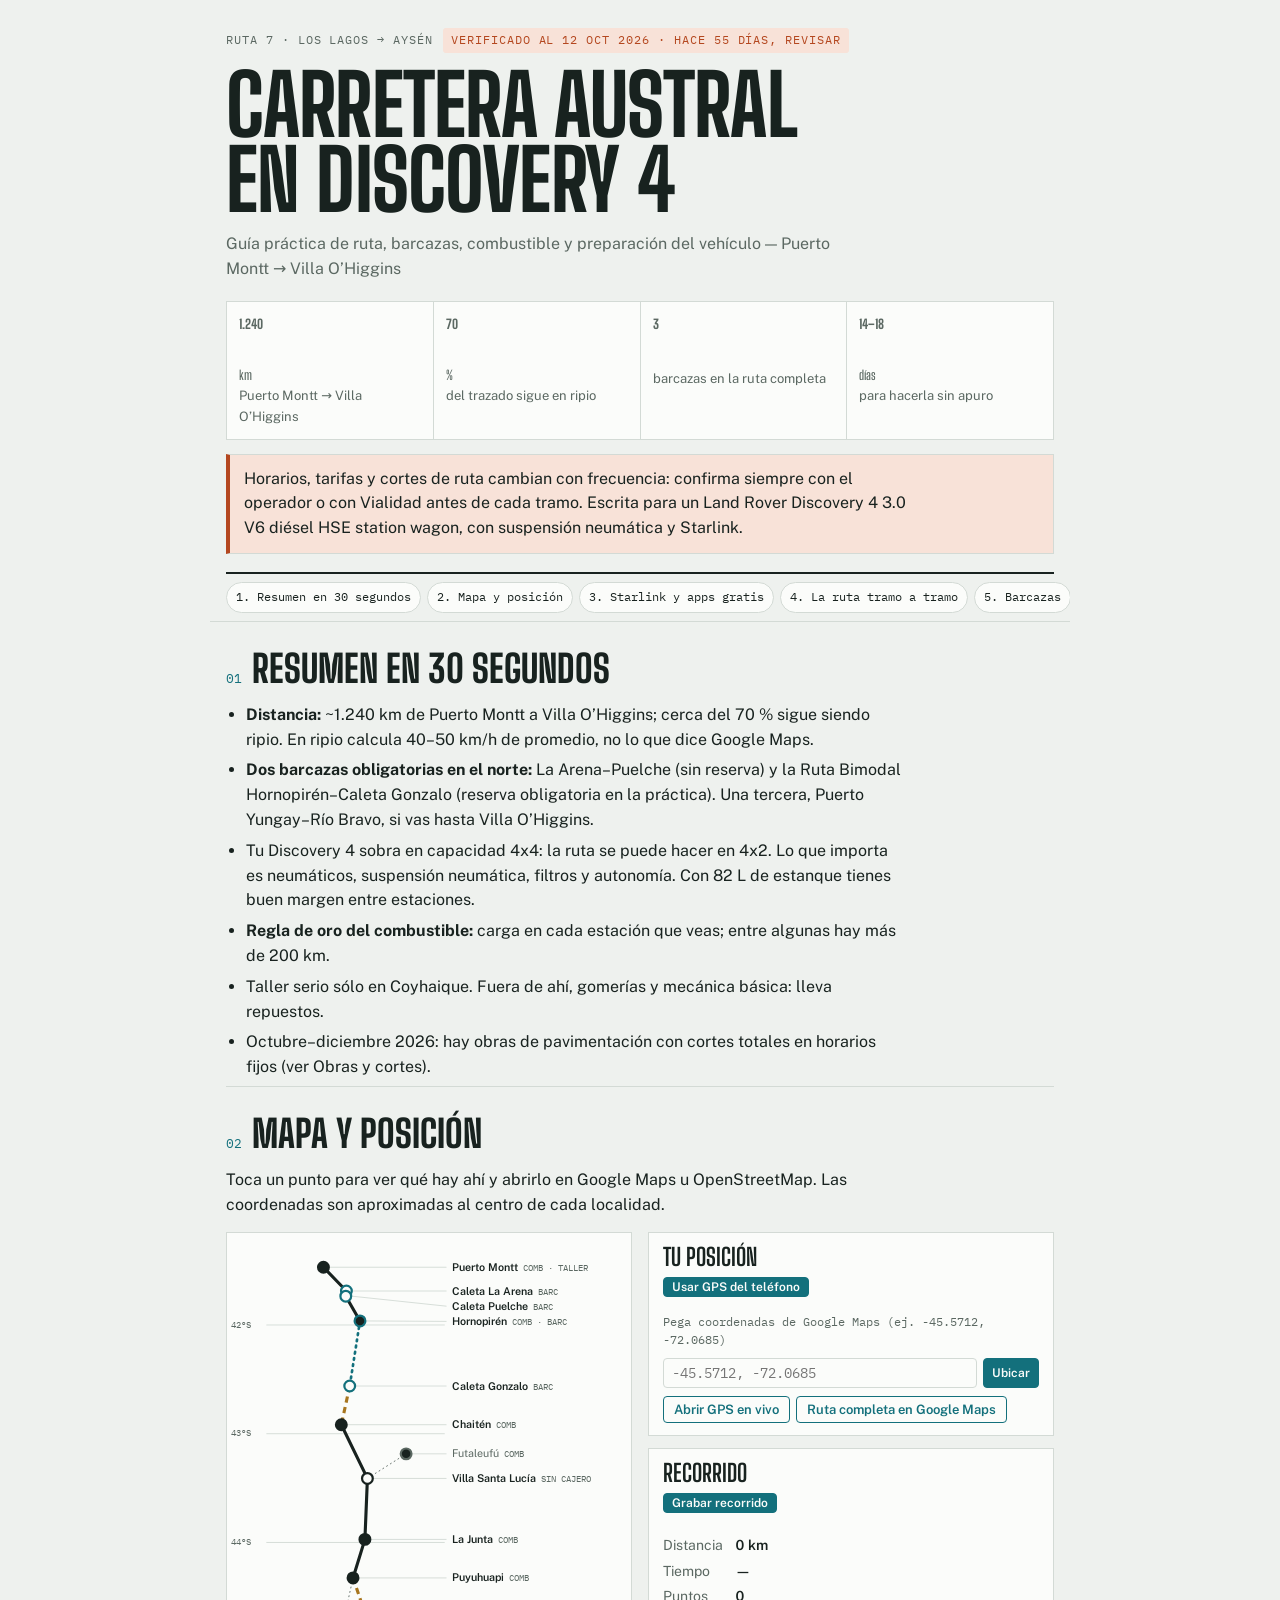
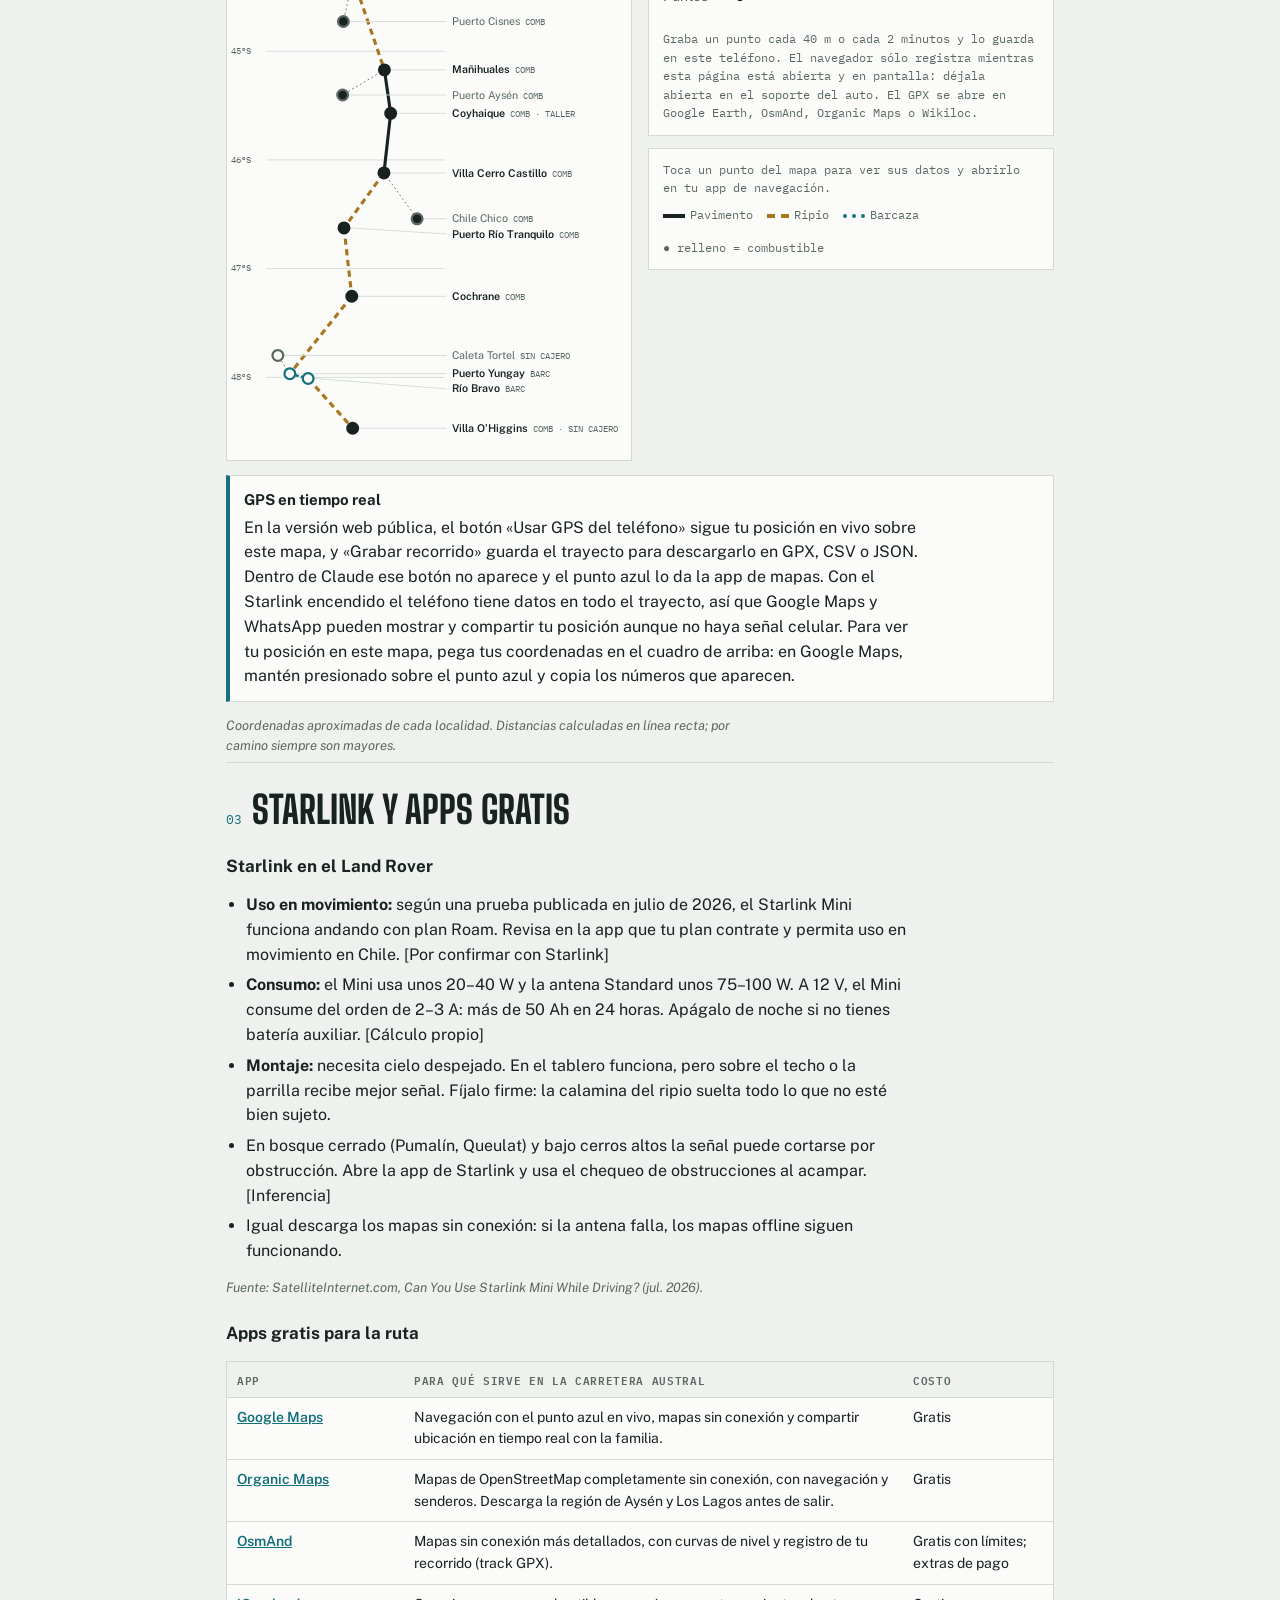
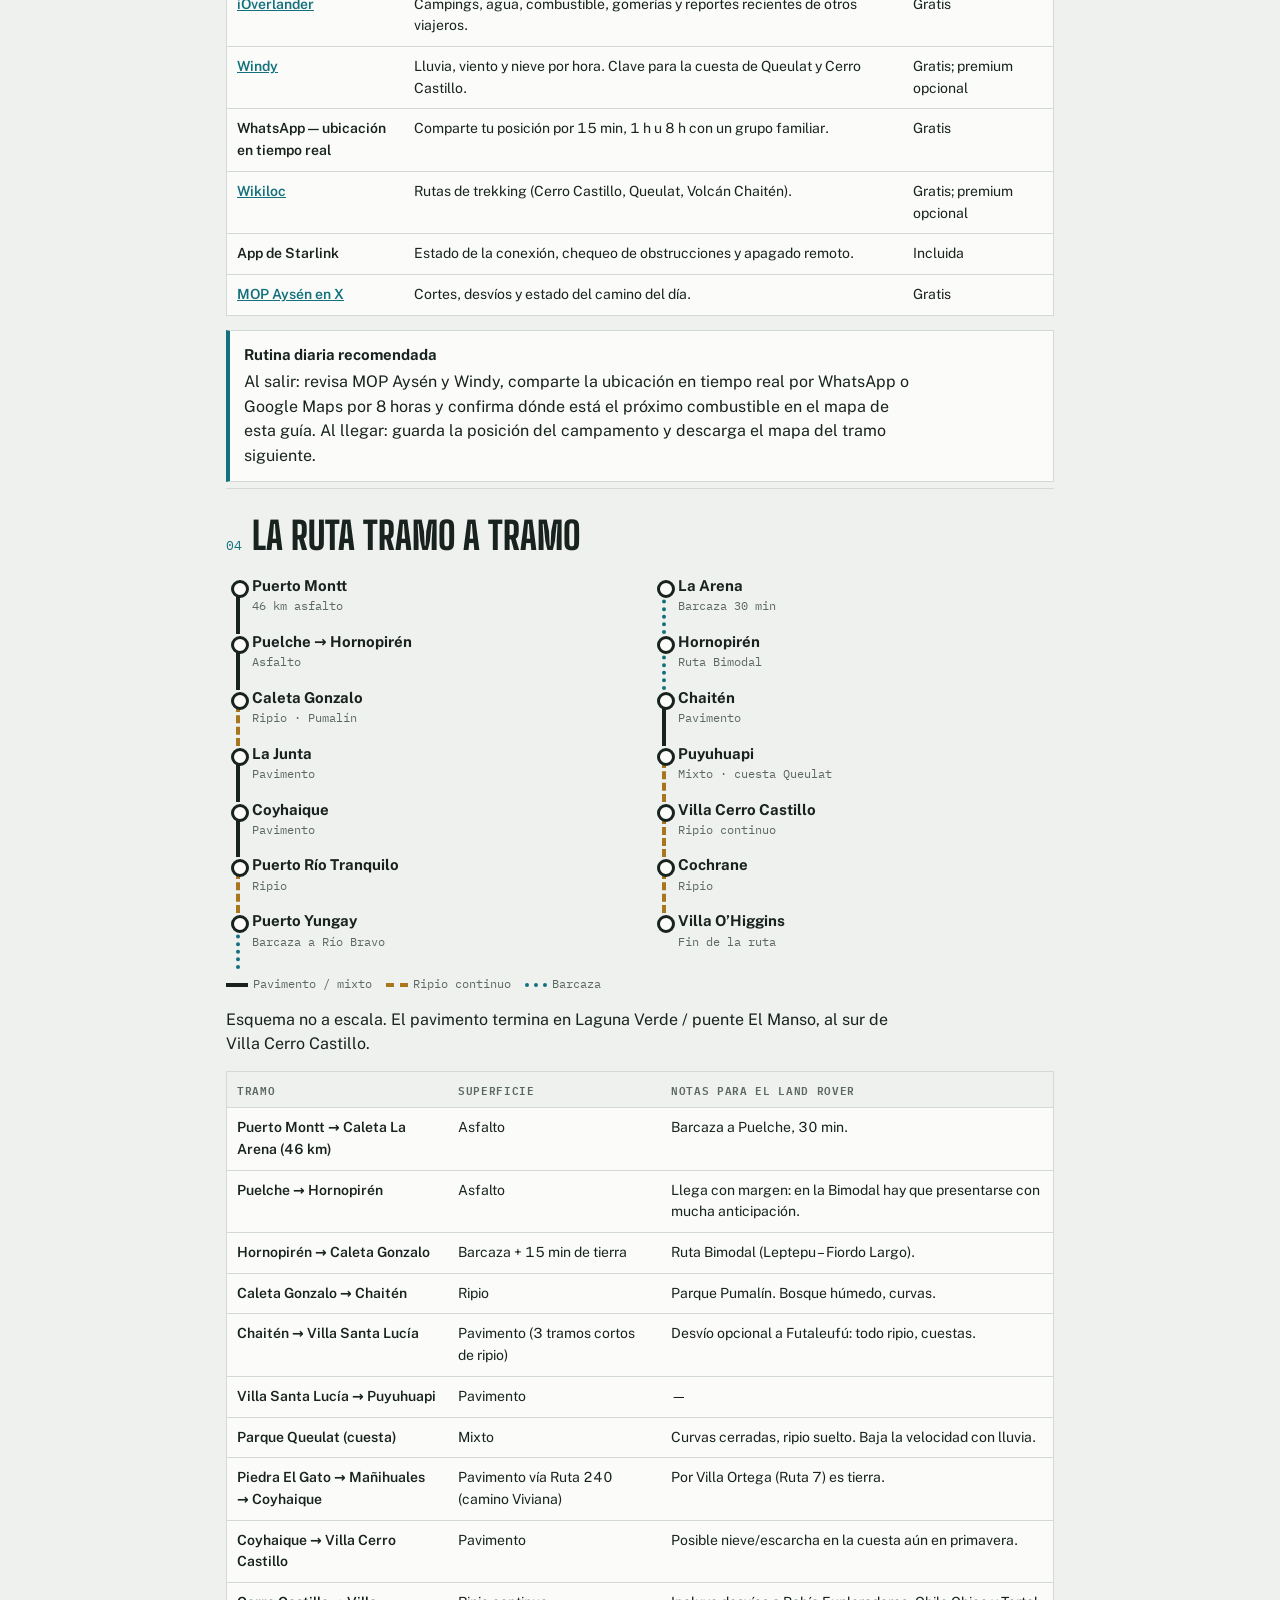
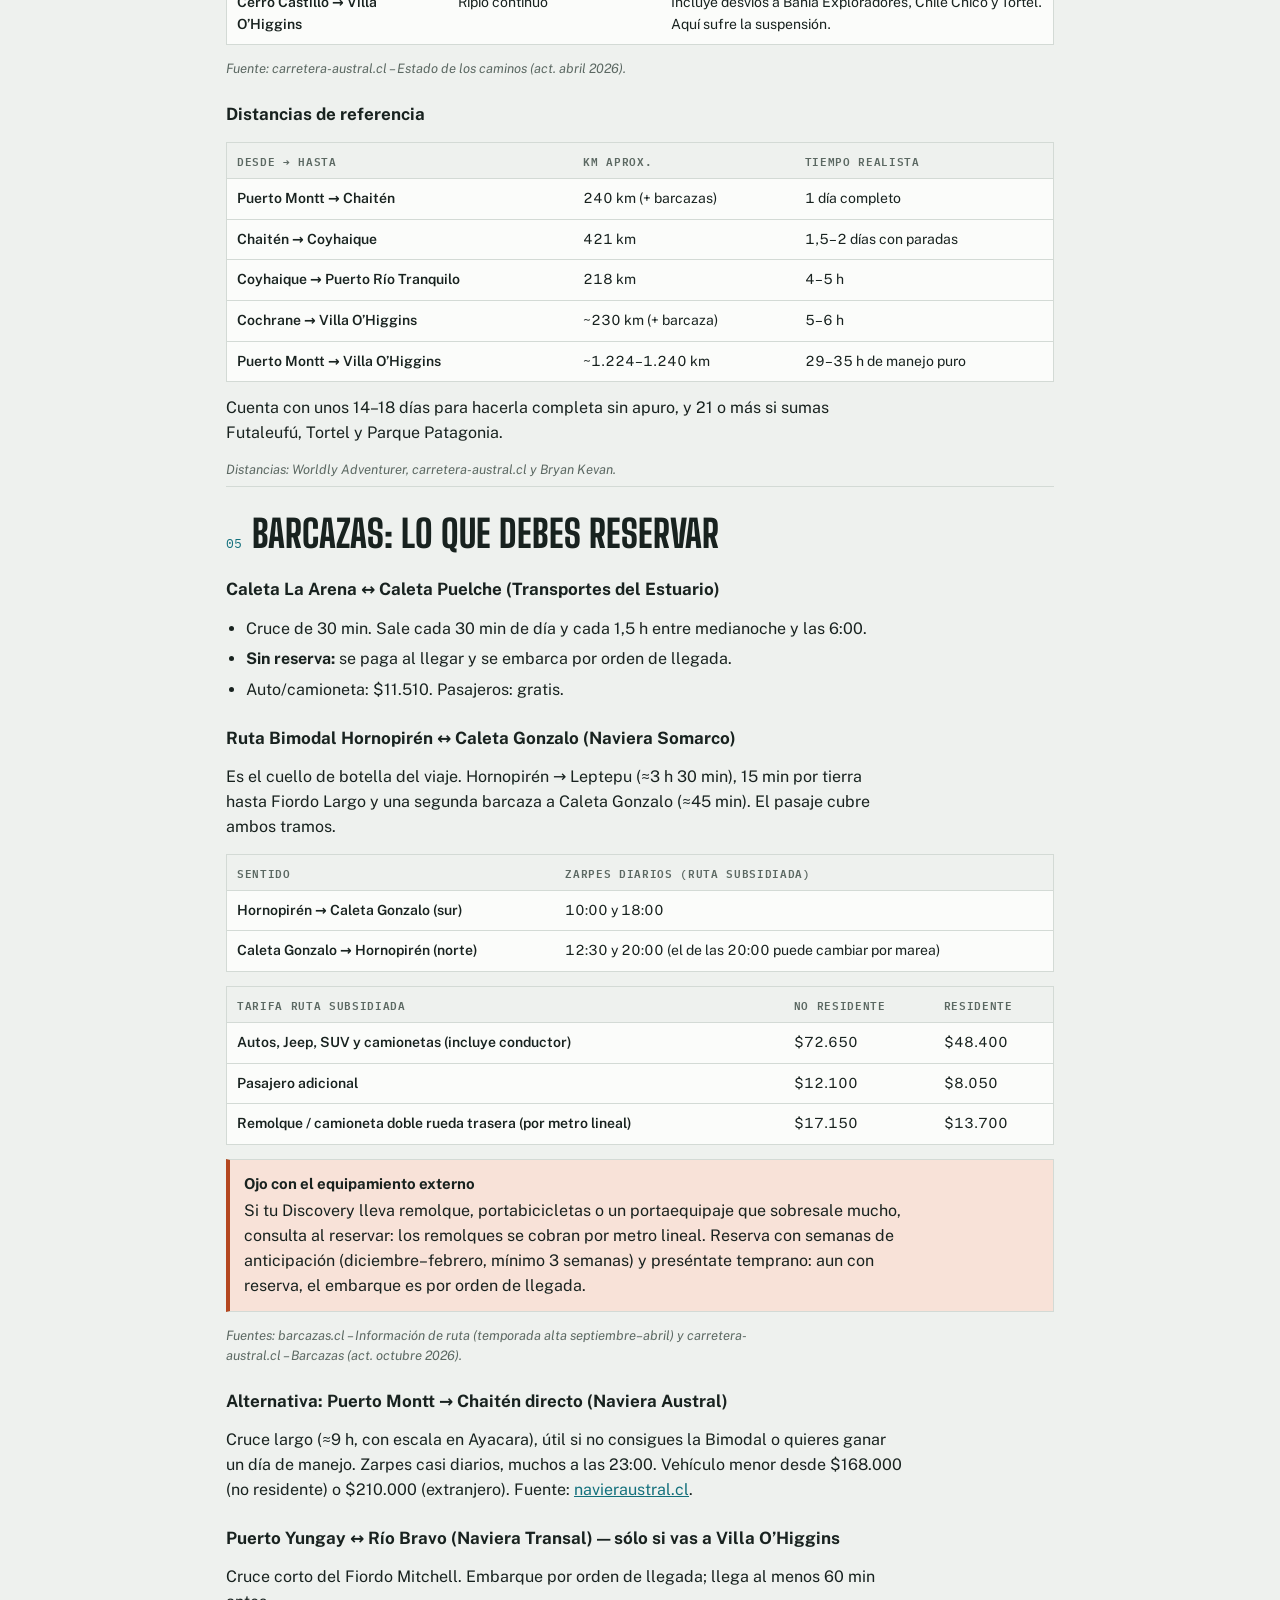
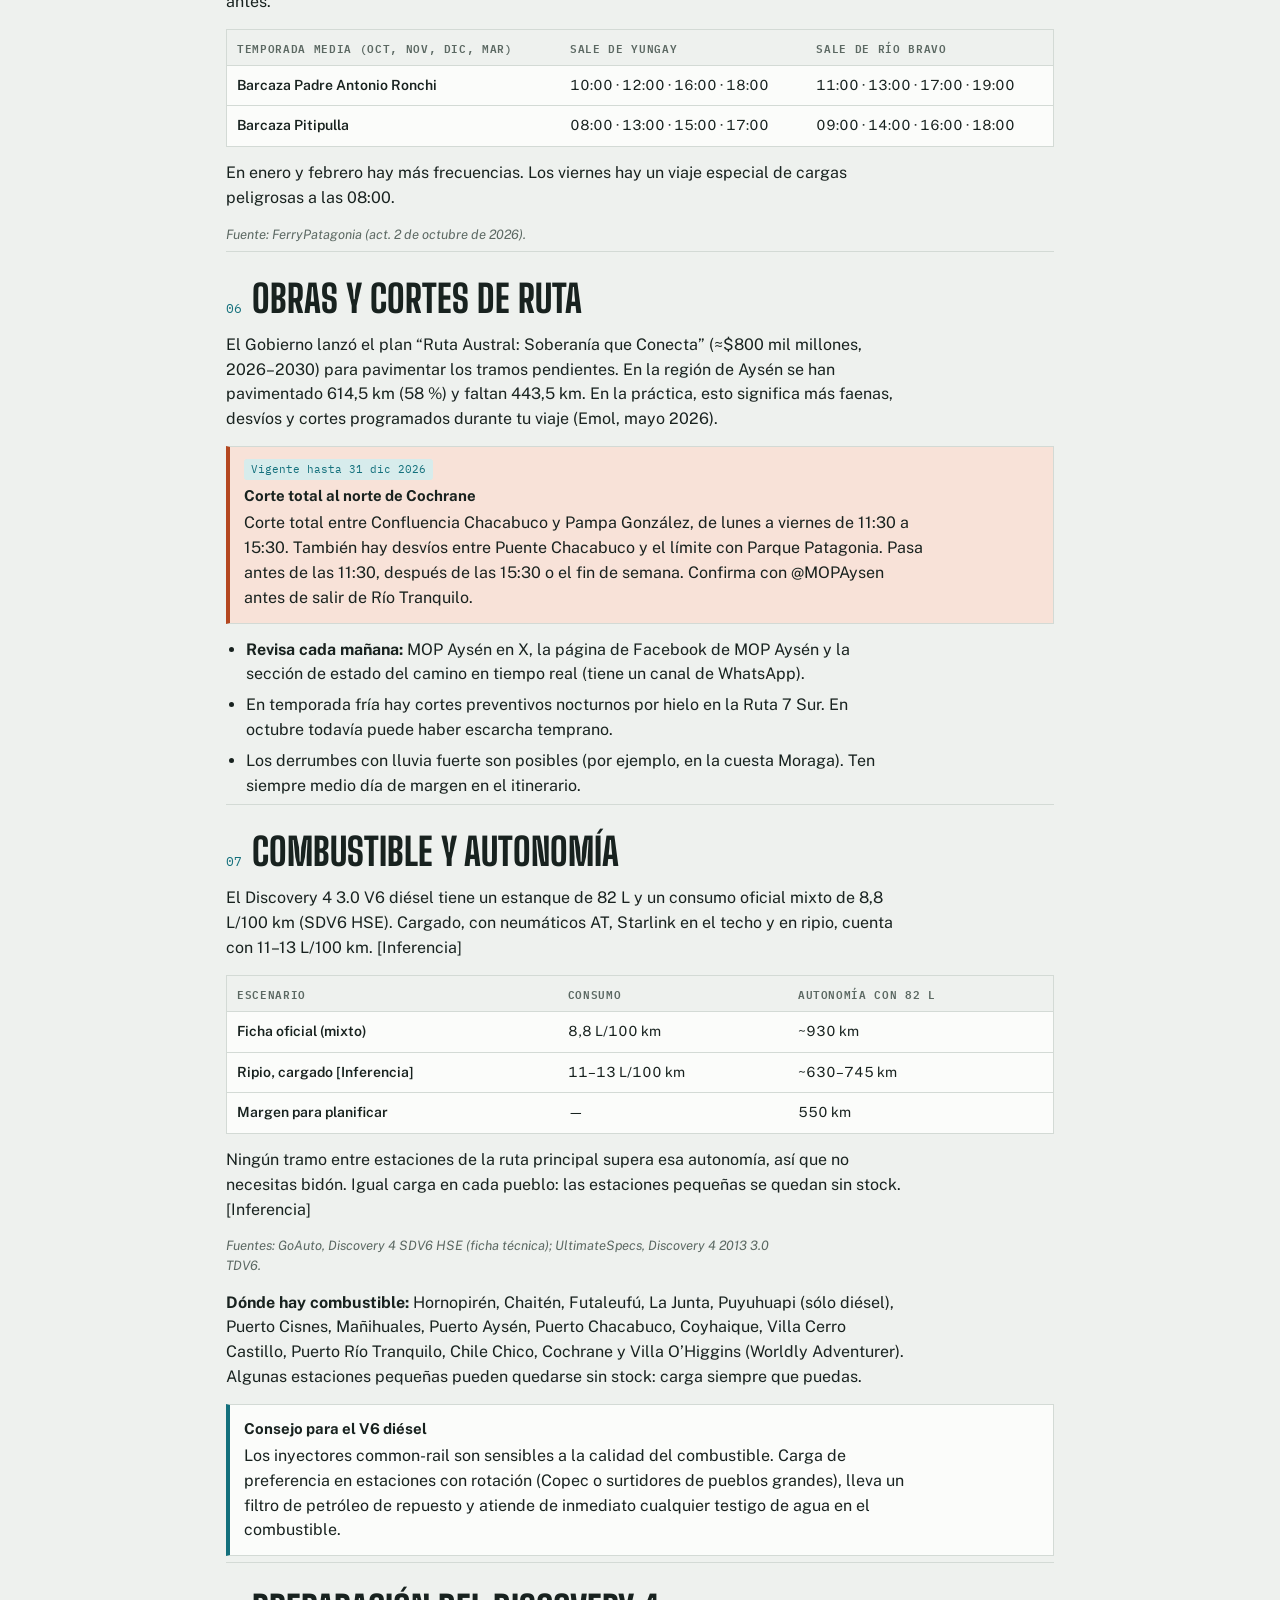
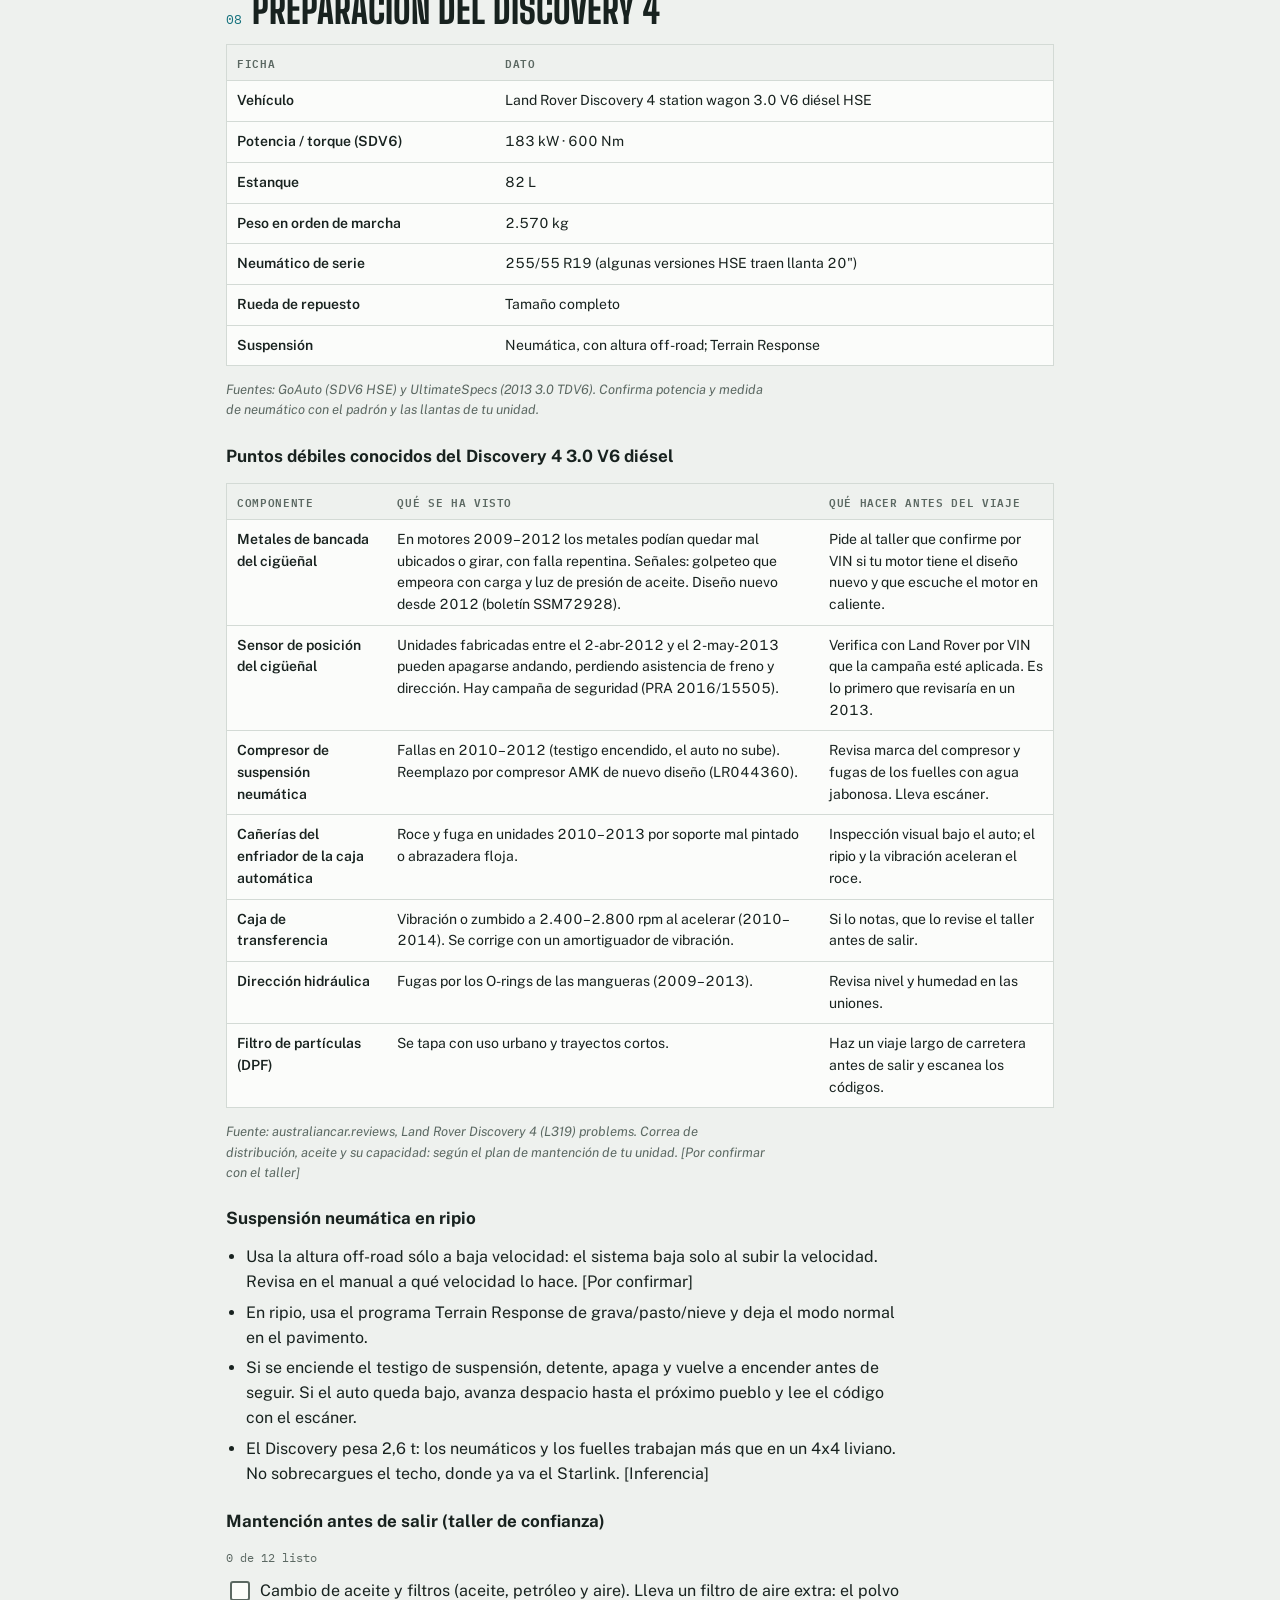
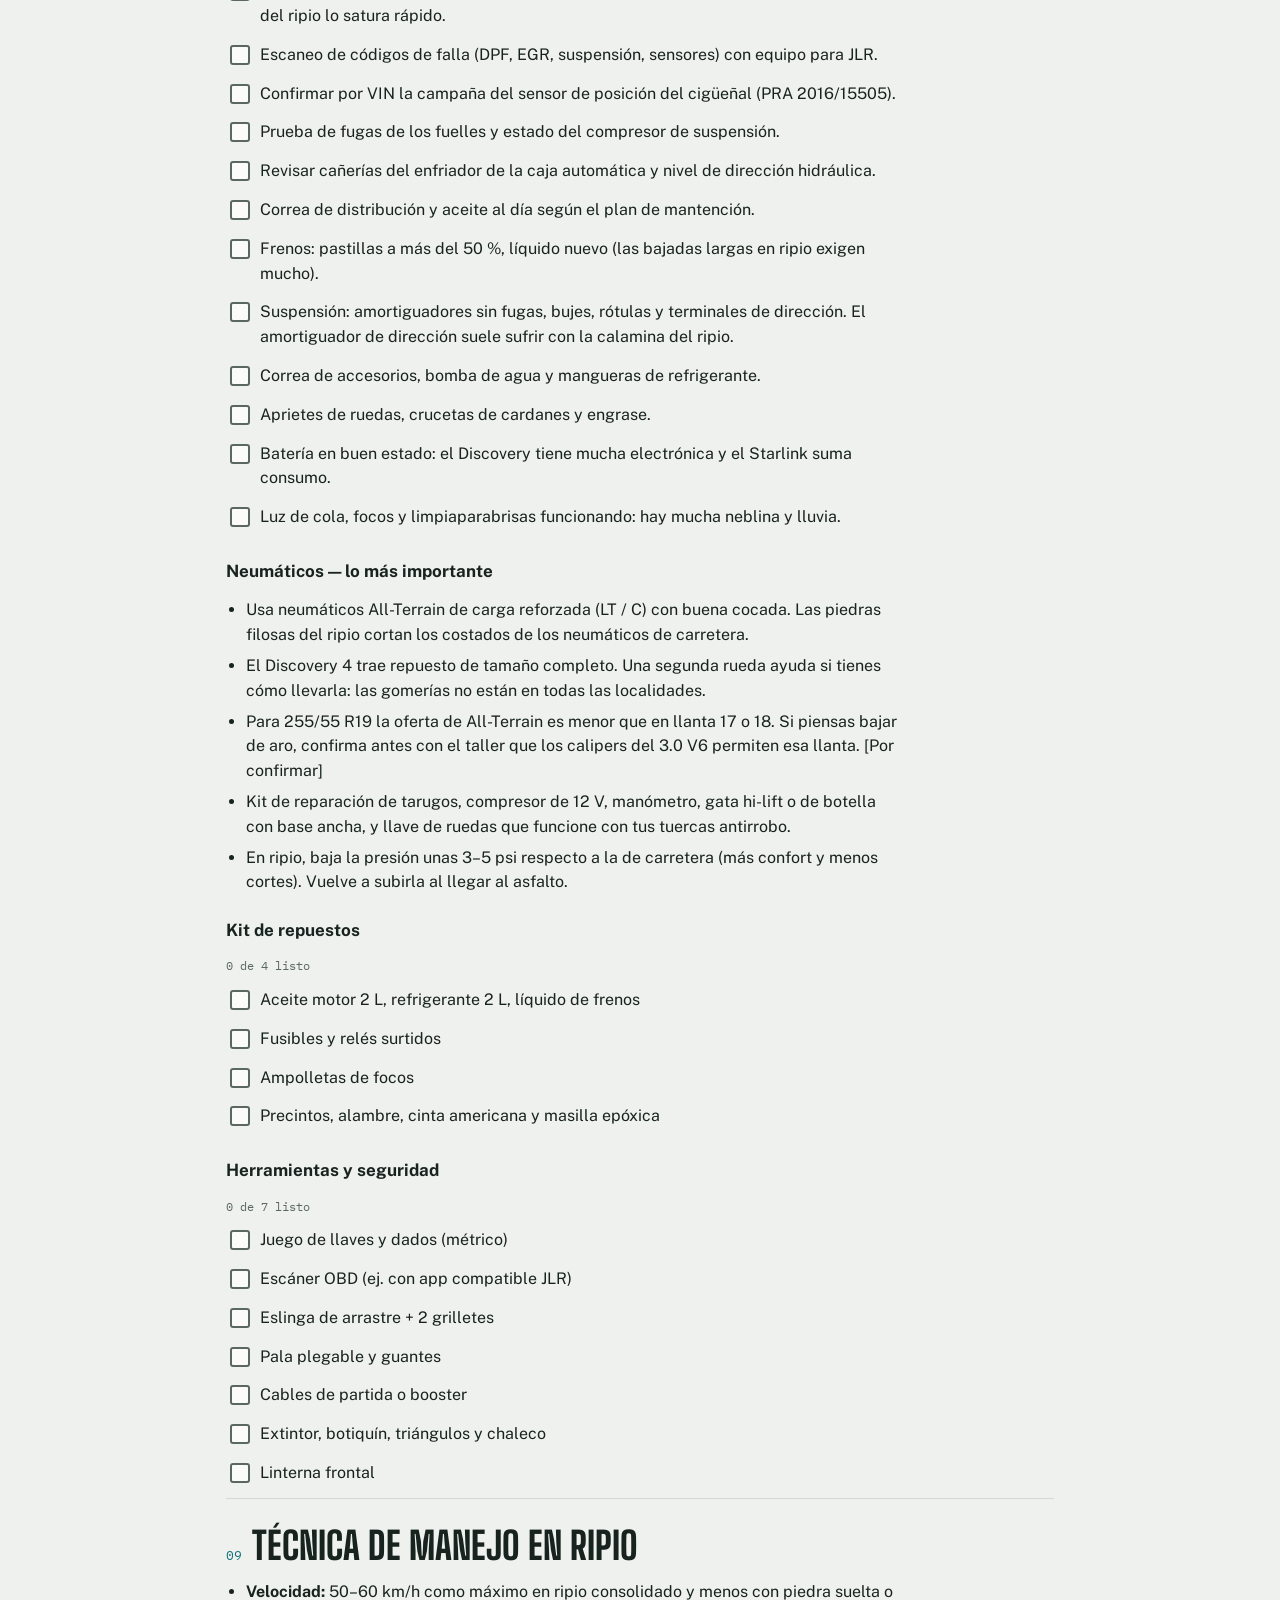
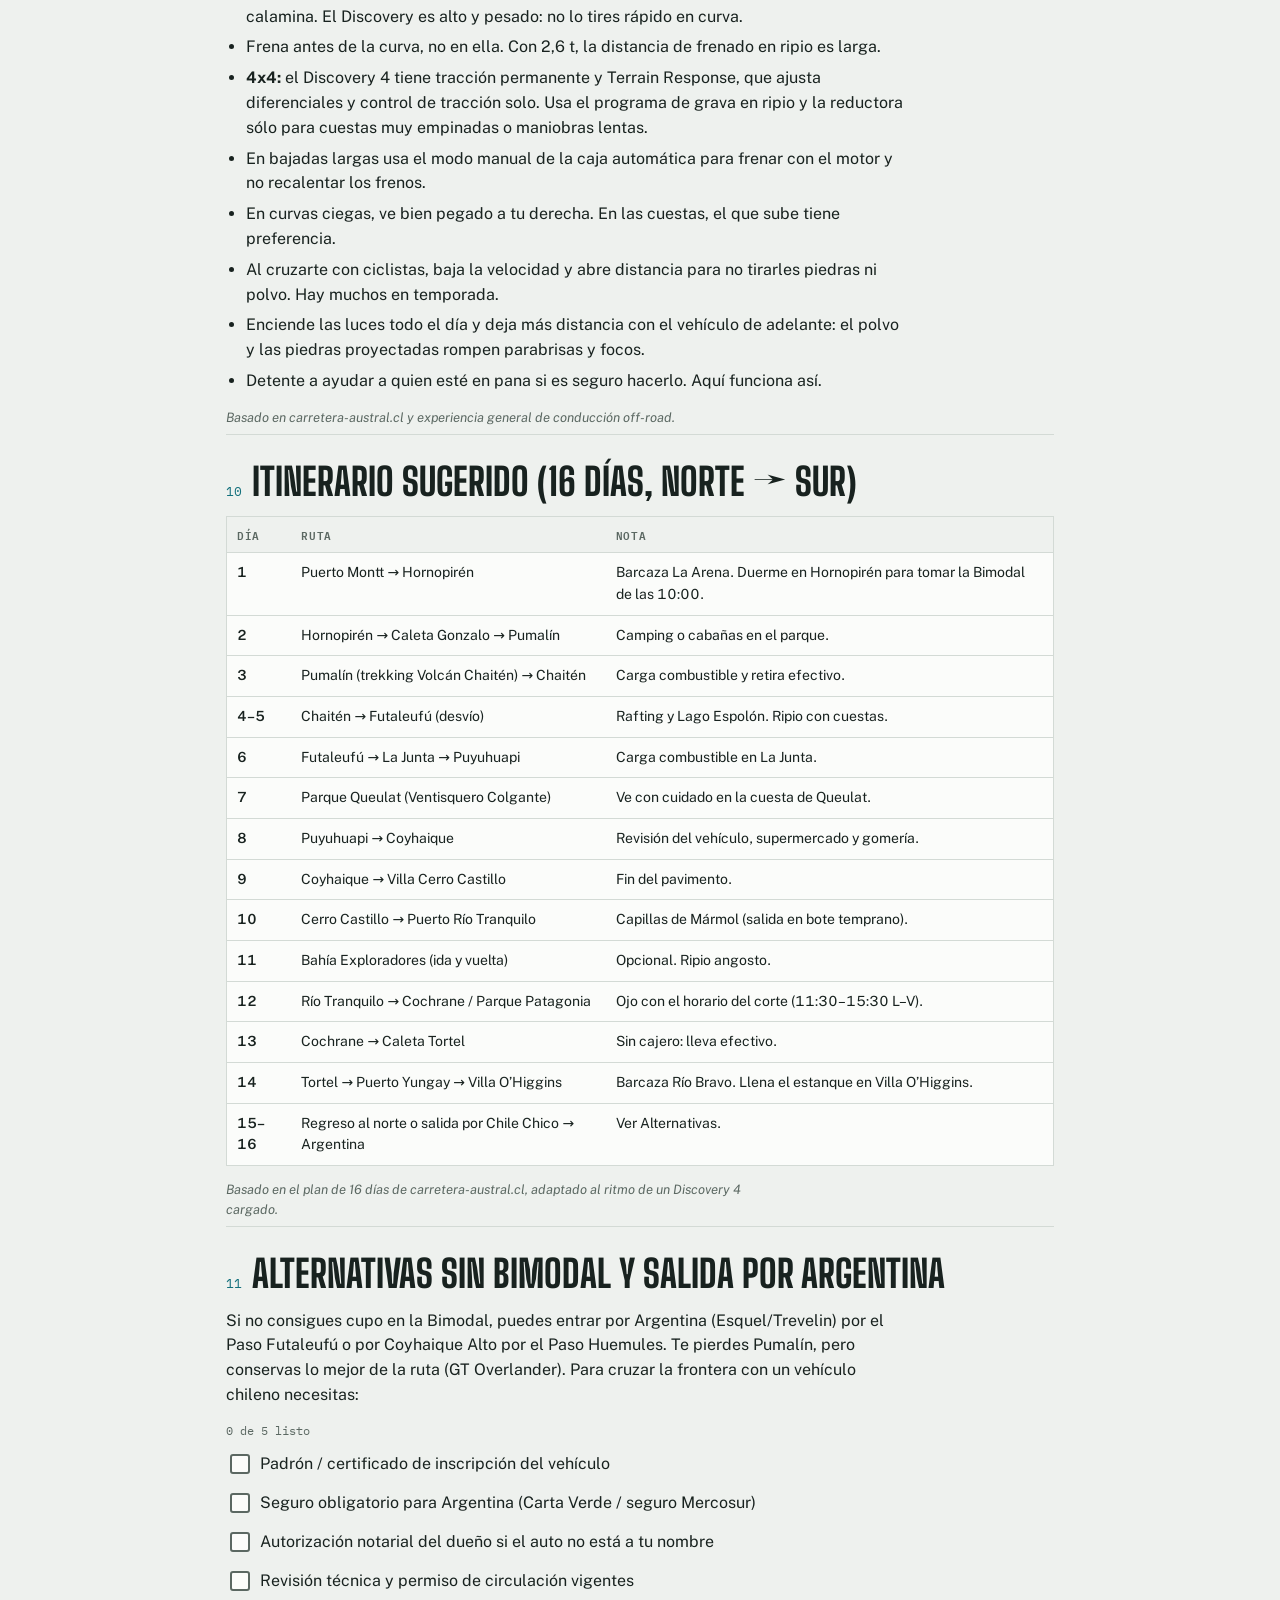
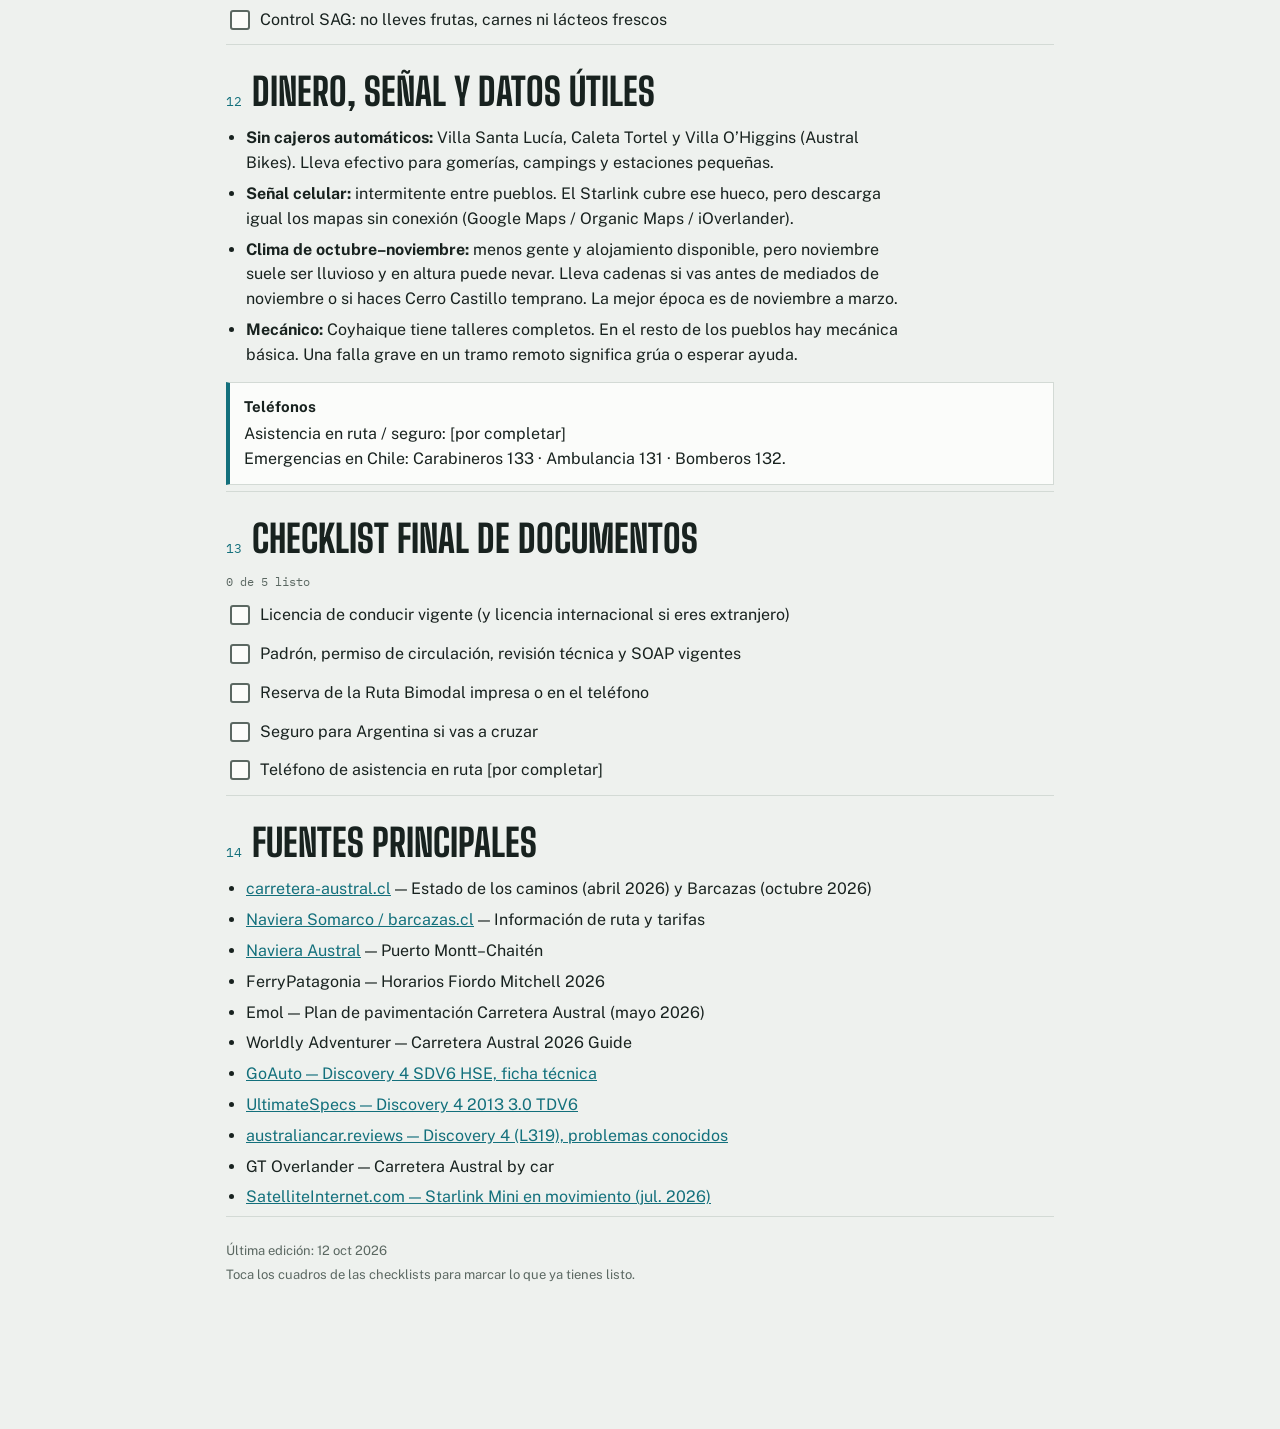
==== commit 85e29655: "Guía Carretera Austral: grabación de recorrido GPS y exportación GPX/CSV/JSON Integra la grabación d" ====
--- a/carretera-austral/index.html
+++ b/carretera-austral/index.html
@@ -3,7 +3,7 @@
 <head>
 <meta charset="utf-8">
 <meta name="viewport" content="width=device-width,initial-scale=1,viewport-fit=cover">
-<meta name="description" content="Guía Carretera Austral en Land Rover Discovery 4: mapa con GPS, barcazas, cortes, combustible, Starlink y checklists.">
+<meta name="description" content="Guía Carretera Austral en Land Rover Discovery 4: mapa con GPS, grabación de recorrido, barcazas, cortes, combustible, Starlink y checklists.">
 <title>Carretera Austral en Land Rover</title>
 <link rel="stylesheet" href="https://fonts.googleapis.com/css2?family=Big+Shoulders+Display:wght@600;800&family=Public+Sans:ital,wght@0,400;0,600;0,700;1,400&family=IBM+Plex+Mono:wght@400;600&display=swap">
 <style>:root{color-scheme:light;padding-top:env(safe-area-inset-top,0px);padding-bottom:env(safe-area-inset-bottom,0px)}body{margin:0}img{max-width:100%}[hidden]{display:none!important}</style>
@@ -135,6 +135,7 @@
 .mapsvg .pt.sel circle{stroke:var(--warn);stroke-width:4}
 .mapsvg .pt.sel text{fill:var(--warn)}
 .mapsvg .pt:focus-visible{outline:none}.mapsvg .pt:focus-visible circle{stroke:var(--lagoon);stroke-width:5}
+.mapsvg .trk{stroke:var(--warn);stroke-width:2.5;fill:none;stroke-linejoin:round;stroke-linecap:round;opacity:.85}
 .mapsvg .me{fill:var(--warn)} .mapsvg .me-ring{fill:none;stroke:var(--warn);stroke-width:2}
 @media (prefers-reduced-motion:no-preference){.mapsvg .me-ring{animation:ping 1.8s ease-out infinite;transform-box:fill-box;transform-origin:center}}
 @keyframes ping{0%{transform:scale(.6);opacity:1}100%{transform:scale(2.2);opacity:0}}
@@ -157,7 +158,7 @@
 {"meta":{"titulo":"Carretera Austral en Discovery 4","subtitulo":"Guía práctica de ruta, barcazas, combustible y preparación del vehículo — Puerto Montt → Villa O’Higgins","verificado":"2026-10-12","editado":"2026-10-12","aviso":"Horarios, tarifas y cortes de ruta cambian con frecuencia: confirma siempre con el operador o con Vialidad antes de cada tramo. Escrita para un Land Rover Discovery 4 3.0 V6 diésel HSE station wagon, con suspensión neumática y Starlink.","stats":[{"v":"1.240","u":"km","l":"Puerto Montt → Villa O’Higgins"},{"v":"70","u":"%","l":"del trazado sigue en ripio"},{"v":"3","u":"","l":"barcazas en la ruta completa"},{"v":"14–18","u":"días","l":"para hacerla sin apuro"}]},
 "secciones":[
 {"id":"resumen","t":"Resumen en 30 segundos","b":[{"type":"list","items":["**Distancia:** ~1.240 km de Puerto Montt a Villa O’Higgins; cerca del 70 % sigue siendo ripio. En ripio calcula 40–50 km/h de promedio, no lo que dice Google Maps.","**Dos barcazas obligatorias en el norte:** La Arena–Puelche (sin reserva) y la Ruta Bimodal Hornopirén–Caleta Gonzalo (reserva obligatoria en la práctica). Una tercera, Puerto Yungay–Río Bravo, si vas hasta Villa O’Higgins.","Tu Discovery 4 sobra en capacidad 4x4: la ruta se puede hacer en 4x2. Lo que importa es neumáticos, suspensión neumática, filtros y autonomía. Con 82 L de estanque tienes buen margen entre estaciones.","**Regla de oro del combustible:** carga en cada estación que veas; entre algunas hay más de 200 km.","Taller serio sólo en Coyhaique. Fuera de ahí, gomerías y mecánica básica: lleva repuestos.","Octubre–diciembre 2026: hay obras de pavimentación con cortes totales en horarios fijos (ver Obras y cortes)."]}]},
-{"id":"mapa","t":"Mapa y posición","b":[{"type":"p","text":"Toca un punto para ver qué hay ahí y abrirlo en Google Maps u OpenStreetMap. Las coordenadas son aproximadas al centro de cada localidad."},{"type":"map","pts":[{"n":"Puerto Montt","lat":"-41.469","lon":"-72.942","k":"pave","ruta":"si","tags":"combustible, taller"},{"n":"Caleta La Arena","lat":"-41.687","lon":"-72.643","k":"ferry","ruta":"si","tags":"barcaza"},{"n":"Caleta Puelche","lat":"-41.735","lon":"-72.651","k":"pave","ruta":"si","tags":"barcaza"},{"n":"Hornopirén","lat":"-41.963","lon":"-72.466","k":"ferry","ruta":"si","tags":"combustible, barcaza"},{"n":"Caleta Gonzalo","lat":"-42.561","lon":"-72.600","k":"gravel","ruta":"si","tags":"barcaza"},{"n":"Chaitén","lat":"-42.917","lon":"-72.709","k":"pave","ruta":"si","tags":"combustible"},{"n":"Villa Santa Lucía","lat":"-43.411","lon":"-72.370","k":"pave","ruta":"si","tags":"sin cajero"},{"n":"La Junta","lat":"-43.972","lon":"-72.403","k":"pave","ruta":"si","tags":"combustible"},{"n":"Puyuhuapi","lat":"-44.326","lon":"-72.557","k":"gravel","ruta":"si","tags":"combustible (sólo diésel)"},{"n":"Mañihuales","lat":"-45.172","lon":"-72.149","k":"pave","ruta":"si","tags":"combustible"},{"n":"Coyhaique","lat":"-45.571","lon":"-72.068","k":"pave","ruta":"si","tags":"combustible, taller"},{"n":"Villa Cerro Castillo","lat":"-46.120","lon":"-72.155","k":"gravel","ruta":"si","tags":"combustible"},{"n":"Puerto Río Tranquilo","lat":"-46.625","lon":"-72.674","k":"gravel","ruta":"si","tags":"combustible"},{"n":"Cochrane","lat":"-47.254","lon":"-72.573","k":"gravel","ruta":"si","tags":"combustible"},{"n":"Puerto Yungay","lat":"-47.966","lon":"-73.379","k":"ferry","ruta":"si","tags":"barcaza"},{"n":"Río Bravo","lat":"-48.010","lon":"-73.140","k":"gravel","ruta":"si","tags":"barcaza"},{"n":"Villa O’Higgins","lat":"-48.467","lon":"-72.562","k":"end","ruta":"si","tags":"combustible, sin cajero"},{"n":"Futaleufú","lat":"-43.185","lon":"-71.867","k":"end","ruta":"no","tags":"combustible"},{"n":"Puerto Cisnes","lat":"-44.727","lon":"-72.683","k":"end","ruta":"no","tags":"combustible"},{"n":"Puerto Aysén","lat":"-45.403","lon":"-72.692","k":"end","ruta":"no","tags":"combustible"},{"n":"Chile Chico","lat":"-46.541","lon":"-71.724","k":"end","ruta":"no","tags":"combustible"},{"n":"Caleta Tortel","lat":"-47.798","lon":"-73.534","k":"end","ruta":"no","tags":"sin cajero"}]},{"type":"note","tone":"info","title":"GPS en tiempo real","text":"En la versión web pública, el botón «Usar GPS del teléfono» sigue tu posición en vivo sobre este mapa. Dentro de Claude ese botón no aparece y el punto azul lo da la app de mapas. Con el Starlink encendido el teléfono tiene datos en todo el trayecto, así que Google Maps y WhatsApp pueden mostrar y compartir tu posición aunque no haya señal celular. Para ver tu posición en este mapa, pega tus coordenadas en el cuadro de arriba: en Google Maps, mantén presionado sobre el punto azul y copia los números que aparecen.","hasta":""},{"type":"src","text":"Coordenadas aproximadas de cada localidad. Distancias calculadas en línea recta; por camino siempre son mayores."}]},
+{"id":"mapa","t":"Mapa y posición","b":[{"type":"p","text":"Toca un punto para ver qué hay ahí y abrirlo en Google Maps u OpenStreetMap. Las coordenadas son aproximadas al centro de cada localidad."},{"type":"map","pts":[{"n":"Puerto Montt","lat":"-41.469","lon":"-72.942","k":"pave","ruta":"si","tags":"combustible, taller"},{"n":"Caleta La Arena","lat":"-41.687","lon":"-72.643","k":"ferry","ruta":"si","tags":"barcaza"},{"n":"Caleta Puelche","lat":"-41.735","lon":"-72.651","k":"pave","ruta":"si","tags":"barcaza"},{"n":"Hornopirén","lat":"-41.963","lon":"-72.466","k":"ferry","ruta":"si","tags":"combustible, barcaza"},{"n":"Caleta Gonzalo","lat":"-42.561","lon":"-72.600","k":"gravel","ruta":"si","tags":"barcaza"},{"n":"Chaitén","lat":"-42.917","lon":"-72.709","k":"pave","ruta":"si","tags":"combustible"},{"n":"Villa Santa Lucía","lat":"-43.411","lon":"-72.370","k":"pave","ruta":"si","tags":"sin cajero"},{"n":"La Junta","lat":"-43.972","lon":"-72.403","k":"pave","ruta":"si","tags":"combustible"},{"n":"Puyuhuapi","lat":"-44.326","lon":"-72.557","k":"gravel","ruta":"si","tags":"combustible (sólo diésel)"},{"n":"Mañihuales","lat":"-45.172","lon":"-72.149","k":"pave","ruta":"si","tags":"combustible"},{"n":"Coyhaique","lat":"-45.571","lon":"-72.068","k":"pave","ruta":"si","tags":"combustible, taller"},{"n":"Villa Cerro Castillo","lat":"-46.120","lon":"-72.155","k":"gravel","ruta":"si","tags":"combustible"},{"n":"Puerto Río Tranquilo","lat":"-46.625","lon":"-72.674","k":"gravel","ruta":"si","tags":"combustible"},{"n":"Cochrane","lat":"-47.254","lon":"-72.573","k":"gravel","ruta":"si","tags":"combustible"},{"n":"Puerto Yungay","lat":"-47.966","lon":"-73.379","k":"ferry","ruta":"si","tags":"barcaza"},{"n":"Río Bravo","lat":"-48.010","lon":"-73.140","k":"gravel","ruta":"si","tags":"barcaza"},{"n":"Villa O’Higgins","lat":"-48.467","lon":"-72.562","k":"end","ruta":"si","tags":"combustible, sin cajero"},{"n":"Futaleufú","lat":"-43.185","lon":"-71.867","k":"end","ruta":"no","tags":"combustible"},{"n":"Puerto Cisnes","lat":"-44.727","lon":"-72.683","k":"end","ruta":"no","tags":"combustible"},{"n":"Puerto Aysén","lat":"-45.403","lon":"-72.692","k":"end","ruta":"no","tags":"combustible"},{"n":"Chile Chico","lat":"-46.541","lon":"-71.724","k":"end","ruta":"no","tags":"combustible"},{"n":"Caleta Tortel","lat":"-47.798","lon":"-73.534","k":"end","ruta":"no","tags":"sin cajero"}]},{"type":"note","tone":"info","title":"GPS en tiempo real","text":"En la versión web pública, el botón «Usar GPS del teléfono» sigue tu posición en vivo sobre este mapa, y «Grabar recorrido» guarda el trayecto para descargarlo en GPX, CSV o JSON. Dentro de Claude ese botón no aparece y el punto azul lo da la app de mapas. Con el Starlink encendido el teléfono tiene datos en todo el trayecto, así que Google Maps y WhatsApp pueden mostrar y compartir tu posición aunque no haya señal celular. Para ver tu posición en este mapa, pega tus coordenadas en el cuadro de arriba: en Google Maps, mantén presionado sobre el punto azul y copia los números que aparecen.","hasta":""},{"type":"src","text":"Coordenadas aproximadas de cada localidad. Distancias calculadas en línea recta; por camino siempre son mayores."}]},
 {"id":"conectividad","t":"Starlink y apps gratis","b":[{"type":"h","text":"Starlink en el Land Rover"},{"type":"list","items":["**Uso en movimiento:** según una prueba publicada en julio de 2026, el Starlink Mini funciona andando con plan Roam. Revisa en la app que tu plan contrate y permita uso en movimiento en Chile. [Por confirmar con Starlink]","**Consumo:** el Mini usa unos 20–40 W y la antena Standard unos 75–100 W. A 12 V, el Mini consume del orden de 2–3 A: más de 50 Ah en 24 horas. Apágalo de noche si no tienes batería auxiliar. [Cálculo propio]","**Montaje:** necesita cielo despejado. En el tablero funciona, pero sobre el techo o la parrilla recibe mejor señal. Fíjalo firme: la calamina del ripio suelta todo lo que no esté bien sujeto.","En bosque cerrado (Pumalín, Queulat) y bajo cerros altos la señal puede cortarse por obstrucción. Abre la app de Starlink y usa el chequeo de obstrucciones al acampar. [Inferencia]","Igual descarga los mapas sin conexión: si la antena falla, los mapas offline siguen funcionando."]},{"type":"src","text":"Fuente: SatelliteInternet.com, Can You Use Starlink Mini While Driving? (jul. 2026)."},{"type":"h","text":"Apps gratis para la ruta"},{"type":"table","cols":["App","Para qué sirve en la Carretera Austral","Costo"],"rows":[["[Google Maps](https://maps.google.com)","Navegación con el punto azul en vivo, mapas sin conexión y compartir ubicación en tiempo real con la familia.","Gratis"],["[Organic Maps](https://organicmaps.app)","Mapas de OpenStreetMap completamente sin conexión, con navegación y senderos. Descarga la región de Aysén y Los Lagos antes de salir.","Gratis"],["[OsmAnd](https://osmand.net)","Mapas sin conexión más detallados, con curvas de nivel y registro de tu recorrido (track GPX).","Gratis con límites; extras de pago"],["[iOverlander](https://www.ioverlander.com)","Campings, agua, combustible, gomerías y reportes recientes de otros viajeros.","Gratis"],["[Windy](https://www.windy.com)","Lluvia, viento y nieve por hora. Clave para la cuesta de Queulat y Cerro Castillo.","Gratis; premium opcional"],["WhatsApp — ubicación en tiempo real","Comparte tu posición por 15 min, 1 h u 8 h con un grupo familiar.","Gratis"],["[Wikiloc](https://www.wikiloc.com)","Rutas de trekking (Cerro Castillo, Queulat, Volcán Chaitén).","Gratis; premium opcional"],["App de Starlink","Estado de la conexión, chequeo de obstrucciones y apagado remoto.","Incluida"],["[MOP Aysén en X](https://x.com/MOPAysen)","Cortes, desvíos y estado del camino del día.","Gratis"]]},{"type":"note","tone":"info","title":"Rutina diaria recomendada","text":"Al salir: revisa MOP Aysén y Windy, comparte la ubicación en tiempo real por WhatsApp o Google Maps por 8 horas y confirma dónde está el próximo combustible en el mapa de esta guía. Al llegar: guarda la posición del campamento y descarga el mapa del tramo siguiente.","hasta":""}]},
 {"id":"ruta","t":"La ruta tramo a tramo","b":[{"type":"route","stops":[{"n":"Puerto Montt","s":"46 km asfalto","k":"pave"},{"n":"La Arena","s":"Barcaza 30 min","k":"ferry"},{"n":"Puelche → Hornopirén","s":"Asfalto","k":"pave"},{"n":"Hornopirén","s":"Ruta Bimodal","k":"ferry"},{"n":"Caleta Gonzalo","s":"Ripio · Pumalín","k":"gravel"},{"n":"Chaitén","s":"Pavimento","k":"pave"},{"n":"La Junta","s":"Pavimento","k":"pave"},{"n":"Puyuhuapi","s":"Mixto · cuesta Queulat","k":"gravel"},{"n":"Coyhaique","s":"Pavimento","k":"pave"},{"n":"Villa Cerro Castillo","s":"Ripio continuo","k":"gravel"},{"n":"Puerto Río Tranquilo","s":"Ripio","k":"gravel"},{"n":"Cochrane","s":"Ripio","k":"gravel"},{"n":"Puerto Yungay","s":"Barcaza a Río Bravo","k":"ferry"},{"n":"Villa O’Higgins","s":"Fin de la ruta","k":"end"}]},{"type":"p","text":"Esquema no a escala. El pavimento termina en Laguna Verde / puente El Manso, al sur de Villa Cerro Castillo."},{"type":"table","cols":["Tramo","Superficie","Notas para el Land Rover"],"rows":[["Puerto Montt → Caleta La Arena (46 km)","Asfalto","Barcaza a Puelche, 30 min."],["Puelche → Hornopirén","Asfalto","Llega con margen: en la Bimodal hay que presentarse con mucha anticipación."],["Hornopirén → Caleta Gonzalo","Barcaza + 15 min de tierra","Ruta Bimodal (Leptepu – Fiordo Largo)."],["Caleta Gonzalo → Chaitén","Ripio","Parque Pumalín. Bosque húmedo, curvas."],["Chaitén → Villa Santa Lucía","Pavimento (3 tramos cortos de ripio)","Desvío opcional a Futaleufú: todo ripio, cuestas."],["Villa Santa Lucía → Puyuhuapi","Pavimento","—"],["Parque Queulat (cuesta)","Mixto","Curvas cerradas, ripio suelto. Baja la velocidad con lluvia."],["Piedra El Gato → Mañihuales → Coyhaique","Pavimento vía Ruta 240 (camino Viviana)","Por Villa Ortega (Ruta 7) es tierra."],["Coyhaique → Villa Cerro Castillo","Pavimento","Posible nieve/escarcha en la cuesta aún en primavera."],["Cerro Castillo → Villa O’Higgins","Ripio continuo","Incluye desvíos a Bahía Exploradores, Chile Chico y Tortel. Aquí sufre la suspensión."]]},{"type":"src","text":"Fuente: carretera-austral.cl – Estado de los caminos (act. abril 2026)."},{"type":"h","text":"Distancias de referencia"},{"type":"table","cols":["Desde → Hasta","Km aprox.","Tiempo realista"],"rows":[["Puerto Montt → Chaitén","240 km (+ barcazas)","1 día completo"],["Chaitén → Coyhaique","421 km","1,5–2 días con paradas"],["Coyhaique → Puerto Río Tranquilo","218 km","4–5 h"],["Cochrane → Villa O’Higgins","~230 km (+ barcaza)","5–6 h"],["Puerto Montt → Villa O’Higgins","~1.224–1.240 km","29–35 h de manejo puro"]]},{"type":"p","text":"Cuenta con unos 14–18 días para hacerla completa sin apuro, y 21 o más si sumas Futaleufú, Tortel y Parque Patagonia."},{"type":"src","text":"Distancias: Worldly Adventurer, carretera-austral.cl y Bryan Kevan."}]},
 {"id":"barcazas","t":"Barcazas: lo que debes reservar","b":[{"type":"h","text":"Caleta La Arena ↔ Caleta Puelche (Transportes del Estuario)"},{"type":"list","items":["Cruce de 30 min. Sale cada 30 min de día y cada 1,5 h entre medianoche y las 6:00.","**Sin reserva:** se paga al llegar y se embarca por orden de llegada.","Auto/camioneta: $11.510. Pasajeros: gratis."]},{"type":"h","text":"Ruta Bimodal Hornopirén ↔ Caleta Gonzalo (Naviera Somarco)"},{"type":"p","text":"Es el cuello de botella del viaje. Hornopirén → Leptepu (≈3 h 30 min), 15 min por tierra hasta Fiordo Largo y una segunda barcaza a Caleta Gonzalo (≈45 min). El pasaje cubre ambos tramos."},{"type":"table","cols":["Sentido","Zarpes diarios (ruta subsidiada)"],"rows":[["Hornopirén → Caleta Gonzalo (sur)","10:00 y 18:00"],["Caleta Gonzalo → Hornopirén (norte)","12:30 y 20:00 (el de las 20:00 puede cambiar por marea)"]]},{"type":"table","cols":["Tarifa ruta subsidiada","No residente","Residente"],"rows":[["Autos, Jeep, SUV y camionetas (incluye conductor)","$72.650","$48.400"],["Pasajero adicional","$12.100","$8.050"],["Remolque / camioneta doble rueda trasera (por metro lineal)","$17.150","$13.700"]]},{"type":"note","tone":"warn","title":"Ojo con el equipamiento externo","text":"Si tu Discovery lleva remolque, portabicicletas o un portaequipaje que sobresale mucho, consulta al reservar: los remolques se cobran por metro lineal. Reserva con semanas de anticipación (diciembre–febrero, mínimo 3 semanas) y preséntate temprano: aun con reserva, el embarque es por orden de llegada.","hasta":""},{"type":"src","text":"Fuentes: barcazas.cl – Información de ruta (temporada alta septiembre–abril) y carretera-austral.cl – Barcazas (act. octubre 2026)."},{"type":"h","text":"Alternativa: Puerto Montt → Chaitén directo (Naviera Austral)"},{"type":"p","text":"Cruce largo (≈9 h, con escala en Ayacara), útil si no consigues la Bimodal o quieres ganar un día de manejo. Zarpes casi diarios, muchos a las 23:00. Vehículo menor desde $168.000 (no residente) o $210.000 (extranjero). Fuente: [navieraustral.cl](https://www.navieraustral.cl)."},{"type":"h","text":"Puerto Yungay ↔ Río Bravo (Naviera Transal) — sólo si vas a Villa O’Higgins"},{"type":"p","text":"Cruce corto del Fiordo Mitchell. Embarque por orden de llegada; llega al menos 60 min antes."},{"type":"table","cols":["Temporada media (oct, nov, dic, mar)","Sale de Yungay","Sale de Río Bravo"],"rows":[["Barcaza Padre Antonio Ronchi","10:00 · 12:00 · 16:00 · 18:00","11:00 · 13:00 · 17:00 · 19:00"],["Barcaza Pitipulla","08:00 · 13:00 · 15:00 · 17:00","09:00 · 14:00 · 16:00 · 18:00"]]},{"type":"p","text":"En enero y febrero hay más frecuencias. Los viernes hay un viaje especial de cargas peligrosas a las 08:00."},{"type":"src","text":"Fuente: FerryPatagonia (act. 2 de octubre de 2026)."}]},
@@ -214,14 +215,15 @@
       var st=shortTags(p);
       pts+='<g class="'+cls+'" tabindex="0" role="button" aria-label="'+esc(p.n)+'" data-act="pt" data-k="'+p.i+'"><circle cx="'+x.toFixed(1)+'" cy="'+y.toFixed(1)+'" r="6"/><rect x="'+(labX-4)+'" y="'+(ly-10)+'" width="196" height="16" fill="transparent"/><text x="'+labX+'" y="'+(ly+4).toFixed(1)+'">'+esc(p.n)+(st?'<tspan class="tg" dx="6">'+st+"</tspan>":"")+"</text></g>";
     });
-    var H=Math.max(prev+16,top+900+12),me="";
+    var H=Math.max(prev+16,top+900+12),me="",trk="";
+    if(track.length>1){var stp=Math.max(1,Math.ceil(track.length/1500));trk='<path class="trk" d="'+track.filter(function(p,i){return i%stp===0||i===track.length-1}).map(function(p,i){return (i?"L":"M")+X(p[1]).toFixed(1)+" "+Y(p[0]).toFixed(1)}).join("")+'"/>'}
     if(pos&&pos.lat<=latMax+1&&pos.lat>=latMin-1&&pos.lon>=lonMin-1&&pos.lon<=lonMax+1){var px=X(pos.lon),py=Y(pos.lat);me='<circle class="me-ring" cx="'+px+'" cy="'+py+'" r="9"/><circle class="me" cx="'+px+'" cy="'+py+'" r="6"/><text class="glbl" x="'+(px-6)+'" y="'+(py-12)+'" text-anchor="end">Tú</text>'}
-    h+='<div class="mapsvg"><svg viewBox="0 0 '+W.toFixed(0)+" "+H.toFixed(0)+'" role="img" aria-label="Mapa de la Carretera Austral con localidades">'+g+side+segs+leads+pts+me+"</svg></div>";
+    h+='<div class="mapsvg"><svg viewBox="0 0 '+W.toFixed(0)+" "+H.toFixed(0)+'" role="img" aria-label="Mapa de la Carretera Austral con localidades">'+g+side+segs+trk+leads+pts+me+"</svg></div>";
   } else h+='<div class="card">Agrega puntos con latitud y longitud para dibujar el mapa.</div>';
   // panel lateral
   var p0=on&&on[0],pN=on&&on[on.length-1];
   var sp='<div class="side-panel"><div class="card"><h4>Tu posición</h4>'+
-    (gpsOK?'<div class="links">'+(gpsId!=null?btn("gps-off","","Detener GPS"):btn("gps-on","","Usar GPS del teléfono","pri"))+"</div>"+(gpsInfo?'<div class="prog">'+esc(gpsInfo)+"</div>":""):"")+
+    (gpsOK?'<div class="links">'+(gpsId!=null?btn("gps-off","","Detener GPS"):btn("gps-on","","Usar GPS del teléfono","pri"))+"</div>"+'<div id="gps-live">'+(gpsId!=null?liveHTML():"")+"</div>":"")+
     '<label class="prog" for="pos-in">Pega coordenadas de Google Maps (ej. -45.5712, -72.0685)</label>'+
     '<div class="posrow"><input class="inp" id="pos-in" inputmode="decimal" autocomplete="off" value="'+(pos?pos.lat+", "+pos.lon:"")+'" placeholder="-45.5712, -72.0685">'+btn("pos-set","","Ubicar","pri")+(pos?btn("pos-clr","","Quitar"):"")+"</div>"+
     (posErr?'<div class="err">'+esc(posErr)+"</div>":"");
@@ -232,6 +234,7 @@
       '<div class="links"><a class="pri" href="'+gdir(nf?nf.p.lat:nn.p.lat,nf?nf.p.lon:nn.p.lon)+'" target="_blank" rel="noopener">Ir al combustible más cercano</a><a href="'+gq(pos.lat,pos.lon)+'" target="_blank" rel="noopener">Mi punto en Google Maps</a></div>';
   }
   sp+='<div class="links"><a href="https://www.google.com/maps/@?api=1&amp;map_action=map" target="_blank" rel="noopener">Abrir GPS en vivo</a>'+(p0&&pN?'<a href="https://www.google.com/maps/dir/?api=1&amp;origin='+p0.lat+","+p0.lon+"&amp;destination="+pN.lat+","+pN.lon+"&amp;travelmode=driving&amp;waypoints="+on.filter(function(p){return /Chaitén|Coyhaique|Cochrane/.test(p.n)}).map(function(p){return p.lat+","+p.lon}).join("%7C")+'" target="_blank" rel="noopener">Ruta completa en Google Maps</a>':"")+"</div></div>";
+  sp+=trackCard();
   var sp2=sel!=null&&b.pts[sel]?b.pts[sel]:null;
   if(sp2){var sl=num(sp2.lat),so=num(sp2.lon);
     sp+='<div class="card"><h4>'+esc(sp2.n)+'</h4><div class="coord">'+sl+", "+so+(sp2.ruta==="no"?" · desvío fuera de la ruta principal":"")+"</div>"+(sp2.tags?"<div>"+esc(sp2.tags)+"</div>":"")+(pos?'<div class="prog">A '+km(hav(pos.lat,pos.lon,sl,so))+" de ti en línea recta</div>":"")+
@@ -347,20 +350,73 @@
 }
 var gpsId=null, gpsInfo="", gpsLast=0;
 var gpsOK=!window.claude&&!!navigator.geolocation;
+/* --- grabación de recorrido (basado en GPS Operativo v3) --- */
+var TKEY="ca-track-v1", RKEY="ca-rec-v1", track=[], rec=false, fix=null, fixAt=0, staleT=null, wake=null, trkErr="";
+try{track=JSON.parse(localStorage.getItem(TKEY)||"[]")||[]}catch(e){track=[]}
+try{rec=localStorage.getItem(RKEY)==="1"}catch(e){rec=false}
+// punto: [lat, lon, epoch_s, precisión_m, velocidad_m/s|null, altitud_m|null]
+function trackKm(){var d=0;for(var i=1;i<track.length;i++)d+=hav(track[i-1][0],track[i-1][1],track[i][0],track[i][1]);return d}
+function saveTrack(){try{localStorage.setItem(TKEY,JSON.stringify(track));trkErr=""}catch(e){trkErr="La memoria del navegador está llena: exporta el GPX y borra el recorrido para seguir grabando."}}
+function addFix(c,ts){
+  if(!rec||c.accuracy>100)return;
+  var p=[+c.latitude.toFixed(6),+c.longitude.toFixed(6),Math.round(ts/1000),Math.round(c.accuracy),c.speed==null||isNaN(c.speed)?null:+c.speed.toFixed(2),c.altitude==null?null:Math.round(c.altitude)];
+  var l=track[track.length-1];
+  if(l&&hav(l[0],l[1],p[0],p[1])*1000<40&&p[2]-l[2]<120)return; // cada 40 m o 2 min
+  track.push(p);saveTrack();
+}
+function liveHTML(){
+  if(!fix)return gpsInfo?esc(gpsInfo):"";
+  var c=fix,age=Math.round((Date.now()-fixAt)/1000),stale=age>45;
+  return '<dl class="kv"><dt>Velocidad</dt><dd>'+(c.speed==null||isNaN(c.speed)?"—":(c.speed*3.6).toFixed(0)+" km/h")+"</dd><dt>Rumbo</dt><dd>"+(c.heading==null||isNaN(c.heading)?"—":Math.round(c.heading)+"°")+"</dd><dt>Altitud</dt><dd>"+(c.altitude==null?"—":Math.round(c.altitude)+" m")+"</dd><dt>Precisión</dt><dd>± "+Math.round(c.accuracy)+" m</dd></dl>"+
+    (stale?'<div class="err">Sin actualización de GPS hace '+age+" s. Revisa que la página siga abierta y con cielo despejado.</div>":'<div class="prog">GPS activo · última lectura hace '+age+" s</div>");
+}
+function paintLive(){var el=document.getElementById("gps-live");if(el)el.innerHTML=liveHTML()}
 function gpsStart(){
   if(!gpsOK)return;gpsInfo="Buscando señal GPS…";render();
   gpsId=navigator.geolocation.watchPosition(function(p){
-    var now=Date.now();
+    var now=Date.now();fix=p.coords;fixAt=now;
     pos={lat:+p.coords.latitude.toFixed(5),lon:+p.coords.longitude.toFixed(5)};
-    gpsInfo="GPS activo · precisión ± "+Math.round(p.coords.accuracy)+" m";
+    gpsInfo="";addFix(p.coords,p.timestamp||now);
     try{localStorage.setItem(PKEY,JSON.stringify(pos))}catch(e){}
-    if(now-gpsLast>8000||!gpsLast){gpsLast=now;posErr="";render()}
+    if(now-gpsLast>8000||!gpsLast){gpsLast=now;posErr="";render()}else paintLive();
   },function(err){
+    if(err.code===3&&gpsId!=null){paintLive();return} // timeout: sigue intentando
     gpsStop();posErr=err.code===1?"Permiso de ubicación denegado. Actívalo para este sitio en los ajustes del navegador.":"No se pudo obtener la ubicación. Intenta al aire libre o pega las coordenadas.";render();
-  },{enableHighAccuracy:true,maximumAge:15000,timeout:30000});
-}
-function gpsStop(){if(gpsId!=null)navigator.geolocation.clearWatch(gpsId);gpsId=null;gpsInfo="";gpsLast=0}
-app.addEventListener("keydown",function(e){
+  },{enableHighAccuracy:true,maximumAge:5000,timeout:30000});
+  if(!staleT)staleT=setInterval(paintLive,5000);
+  try{if(navigator.wakeLock)navigator.wakeLock.request("screen").then(function(w){wake=w},function(){})}catch(e){}
+}
+function gpsStop(){if(gpsId!=null)navigator.geolocation.clearWatch(gpsId);gpsId=null;gpsInfo="";gpsLast=0;fix=null;if(staleT){clearInterval(staleT);staleT=null}try{if(wake)wake.release()}catch(e){}wake=null}
+document.addEventListener("visibilitychange",function(){if(document.visibilityState==="visible"&&gpsId!=null&&!wake){try{navigator.wakeLock&&navigator.wakeLock.request("screen").then(function(w){wake=w},function(){})}catch(e){}}});
+function iso(s){return new Date(s*1000).toISOString()}
+function fname(ext){var d=new Date();return "carretera-austral_"+d.getFullYear()+String(d.getMonth()+1).padStart(2,"0")+String(d.getDate()).padStart(2,"0")+"."+ext}
+function download(name,mime,text){
+  try{var url=URL.createObjectURL(new Blob([text],{type:mime})),a=document.createElement("a");a.href=url;a.download=name;document.body.appendChild(a);a.click();a.remove();setTimeout(function(){URL.revokeObjectURL(url)},4000)}
+  catch(e){trkErr="No se pudo descargar el archivo en este navegador.";render()}
+}
+function exportGPX(){
+  var x=function(s){return s.replace(/&/g,"&amp;").replace(/</g,"&lt;")};
+  var g='<?xml version="1.0" encoding="UTF-8"?>\n<gpx version="1.1" creator="Guía Carretera Austral" xmlns="http://www.topografix.com/GPX/1/1">\n<metadata><name>'+x("Carretera Austral "+new Date().getFullYear())+"</name></metadata>\n<trk><name>Recorrido</name><trkseg>\n"+
+    track.map(function(p){return '<trkpt lat="'+p[0]+'" lon="'+p[1]+'">'+(p[5]!=null?"<ele>"+p[5]+"</ele>":"")+"<time>"+iso(p[2])+"</time></trkpt>"}).join("\n")+"\n</trkseg></trk>\n</gpx>\n";
+  download(fname("gpx"),"application/gpx+xml",g);
+}
+function exportCSV(){
+  var r="fecha_hora_utc;latitud;longitud;precision_m;velocidad_kmh;altitud_m\n"+track.map(function(p){var f=function(v,d){return v==null?"":String(+v.toFixed(d)).replace(".",",")};return iso(p[2])+";"+String(p[0]).replace(".",",")+";"+String(p[1]).replace(".",",")+";"+p[3]+";"+(p[4]==null?"":f(p[4]*3.6,1))+";"+(p[5]==null?"":p[5])}).join("\n");
+  download(fname("csv"),"text/csv;charset=utf-8","﻿"+r);
+}
+function exportJSON(){download(fname("json"),"application/json",JSON.stringify({creado:new Date().toISOString(),km:+trackKm().toFixed(2),puntos:track.map(function(p){return{lat:p[0],lon:p[1],hora:iso(p[2]),precision_m:p[3],velocidad_kmh:p[4]==null?null:+(p[4]*3.6).toFixed(1),altitud_m:p[5]}})},null,2))}
+function trackCard(){
+  if(!gpsOK)return "";
+  var n=track.length,kmT=trackKm(),dur=n>1?track[n-1][2]-track[0][2]:0,hh=Math.floor(dur/3600),mm=Math.round(dur%3600/60);
+  var confirm=pendingDel==="trk-del|";
+  return '<div class="card"><h4>Recorrido</h4>'+
+    '<div class="links">'+(rec?btn("rec-off","","Pausar grabación"):btn("rec-on","","Grabar recorrido","pri"))+"</div>"+
+    (rec&&gpsId==null?'<div class="err">La grabación está activa pero el GPS está detenido. Toca «Usar GPS del teléfono».</div>':"")+
+    '<dl class="kv"><dt>Distancia</dt><dd>'+kmT.toLocaleString("es-CL",{maximumFractionDigits:1})+" km</dd><dt>Tiempo</dt><dd>"+(n>1?hh+" h "+mm+" min":"—")+"</dd><dt>Puntos</dt><dd>"+n.toLocaleString("es-CL")+"</dd>"+(n?"<dt>Desde</dt><dd>"+new Date(track[0][2]*1000).toLocaleString("es-CL",{day:"numeric",month:"short",hour:"2-digit",minute:"2-digit"})+"</dd>":"")+"</dl>"+
+    (n?'<div class="links">'+btn("exp-gpx","","Descargar GPX","pri")+btn("exp-csv","","CSV")+btn("exp-json","","JSON")+btn("trk-del","",confirm?"¿Borrar todo? Sí":"Borrar","danger")+"</div>":"")+
+    (trkErr?'<div class="err">'+esc(trkErr)+"</div>":"")+
+    '<p class="prog">Graba un punto cada 40 m o cada 2 minutos y lo guarda en este teléfono. El navegador sólo registra mientras esta página está abierta y en pantalla: déjala abierta en el soporte del auto. El GPX se abre en Google Earth, OsmAnd, Organic Maps o Wikiloc.</p></div>';
+}app.addEventListener("keydown",function(e){
   if(e.target.id==="pos-in"&&e.key==="Enter"){e.preventDefault();setPos();return}
   var t=e.target;if((e.key==="Enter"||e.key===" ")&&t.getAttribute&&t.getAttribute("role")==="button"&&t.tagName!=="BUTTON"){e.preventDefault();t.dispatchEvent(new MouseEvent("click",{bubbles:true}))}
 });
@@ -381,6 +437,12 @@
   if(a==="pos-set"){setPos();return}
   if(a==="gps-on"){gpsStart();return}
   if(a==="gps-off"){gpsStop();render();return}
+  if(a==="rec-on"){rec=true;try{localStorage.setItem(RKEY,"1")}catch(x){}if(gpsId==null)gpsStart();else render();return}
+  if(a==="rec-off"){rec=false;try{localStorage.setItem(RKEY,"0")}catch(x){}render();return}
+  if(a==="exp-gpx"){exportGPX();return}
+  if(a==="exp-csv"){exportCSV();return}
+  if(a==="exp-json"){exportJSON();return}
+  if(a==="trk-del"){if(pendingDel!=="trk-del|"){pendingDel="trk-del|";render();return}pendingDel=null;track=[];saveTrack();try{localStorage.removeItem(TKEY)}catch(x){}render();return}
   if(a==="pos-clr"){pos=null;posErr="";try{localStorage.removeItem(PKEY)}catch(x){}render();return}
   if(a==="save"){save();return}
   if(a==="discard"){S=JSON.parse(ORIG);dirty=false;pendingDel=null;render();return}
